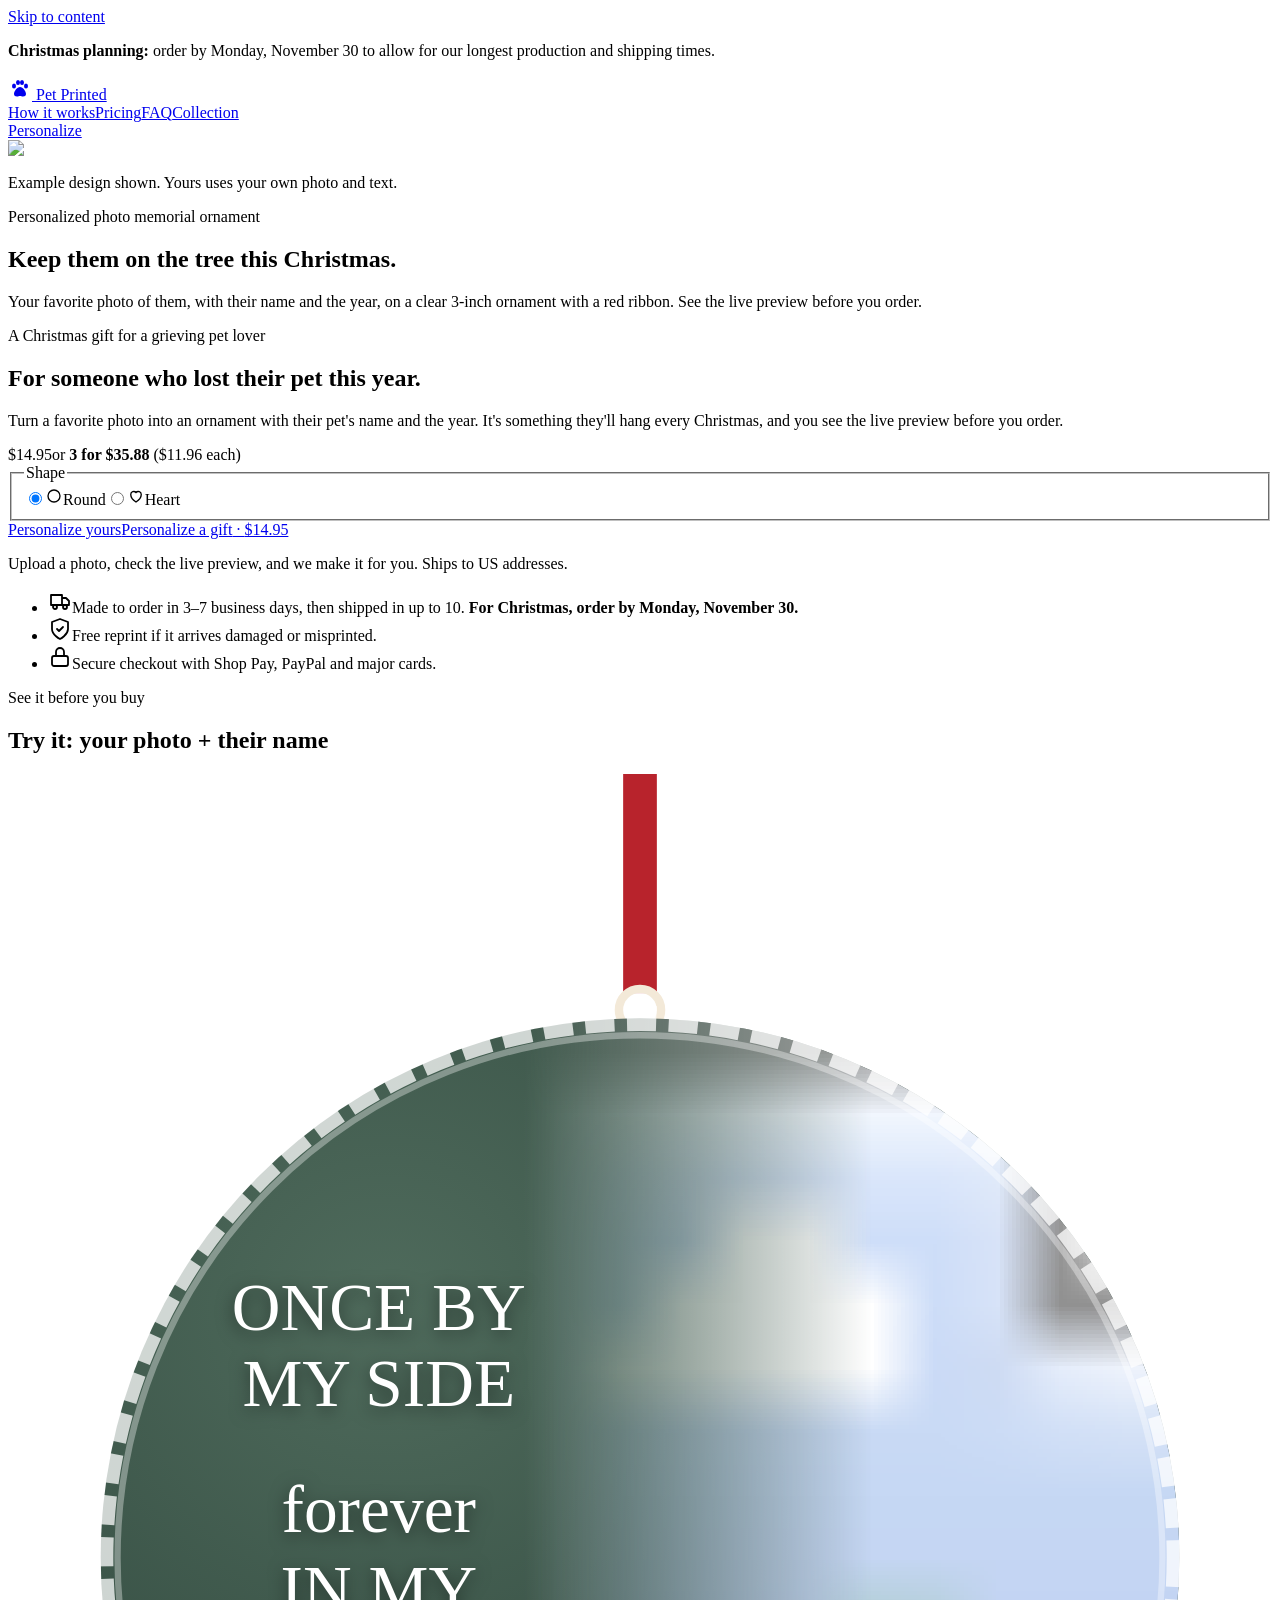
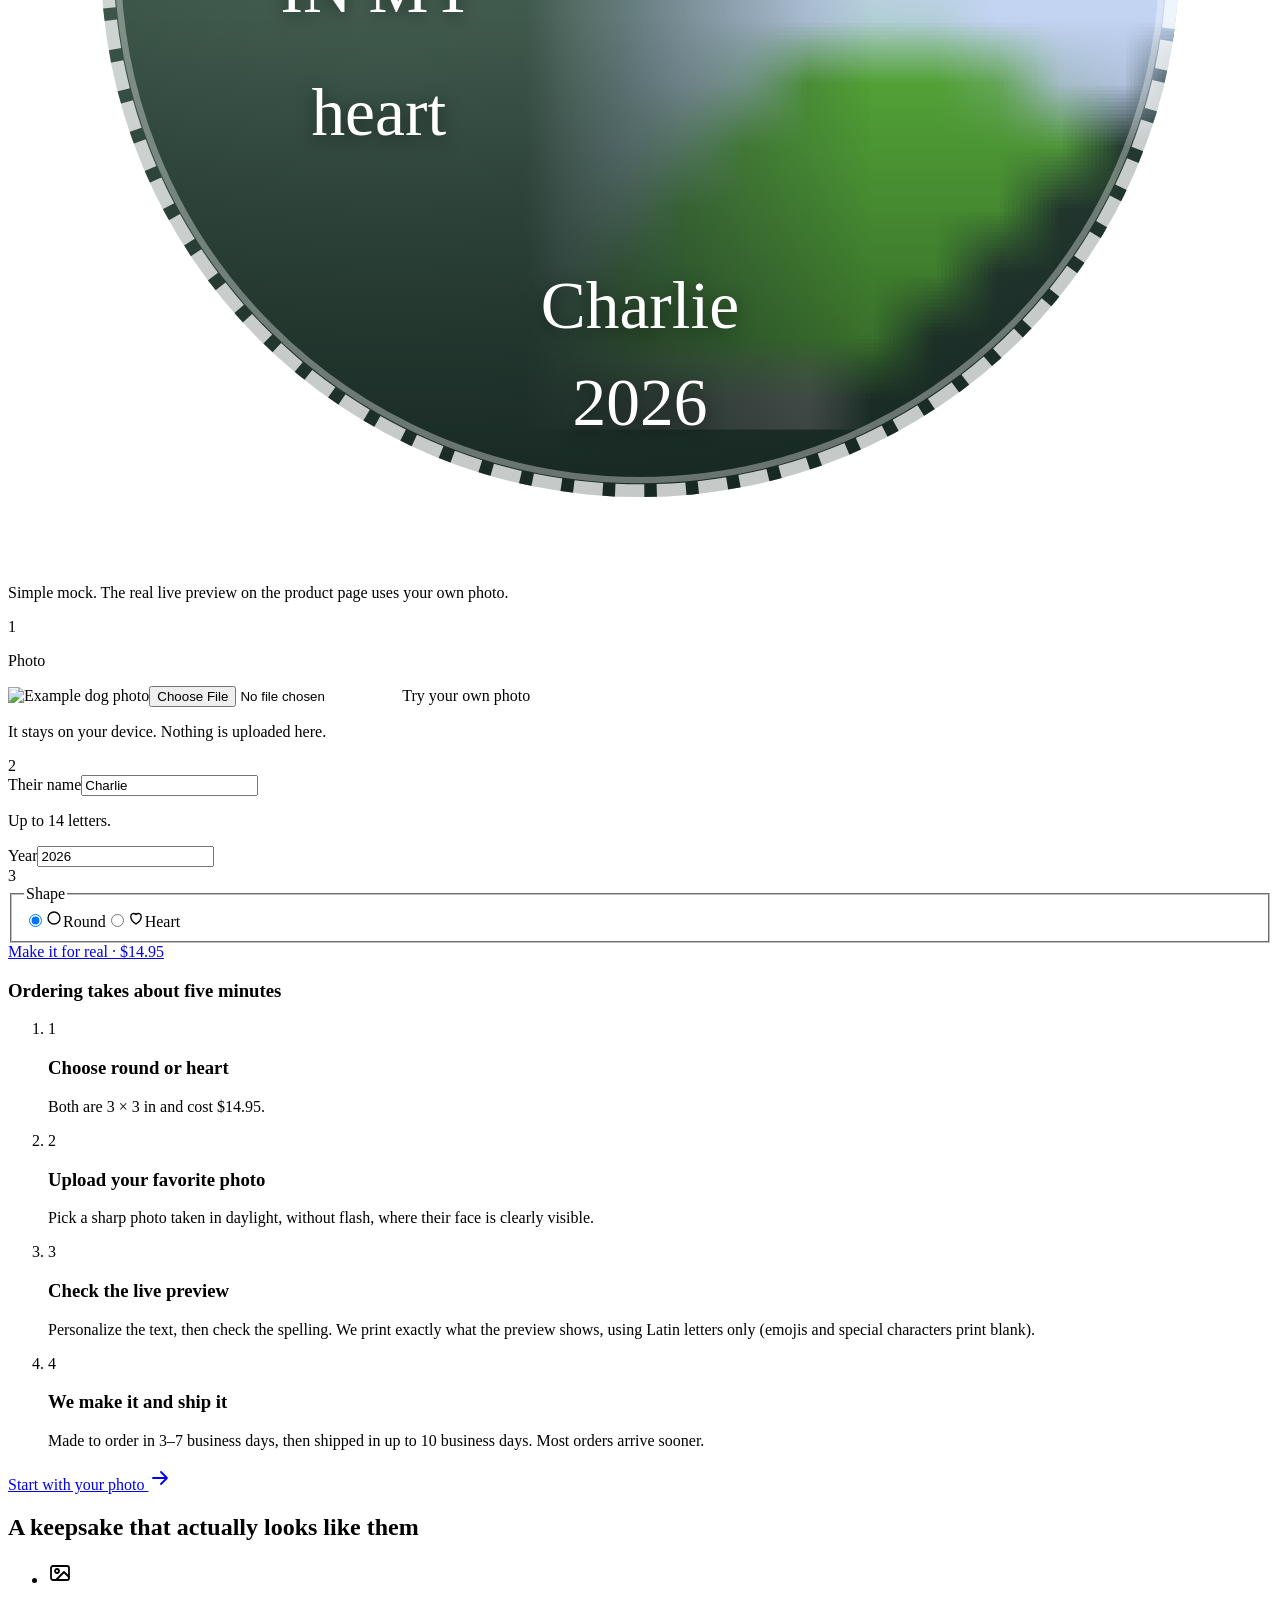
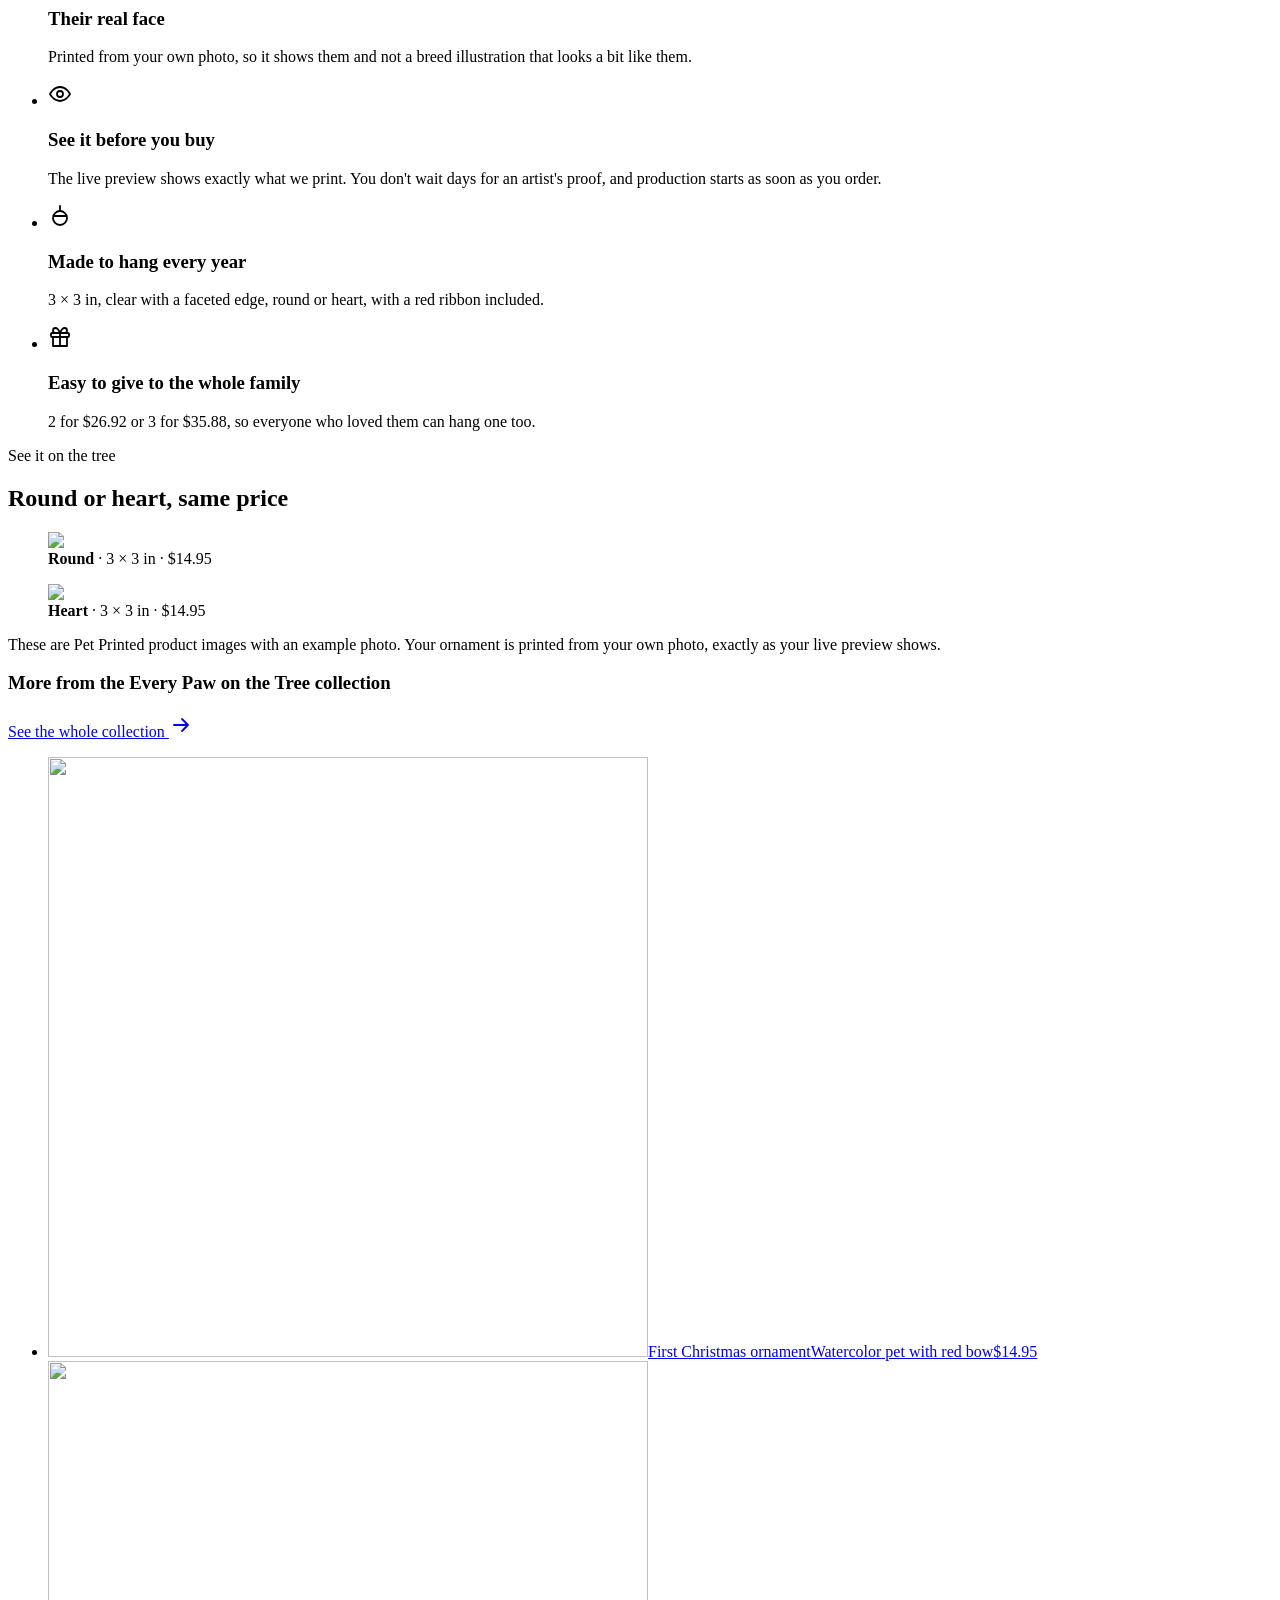
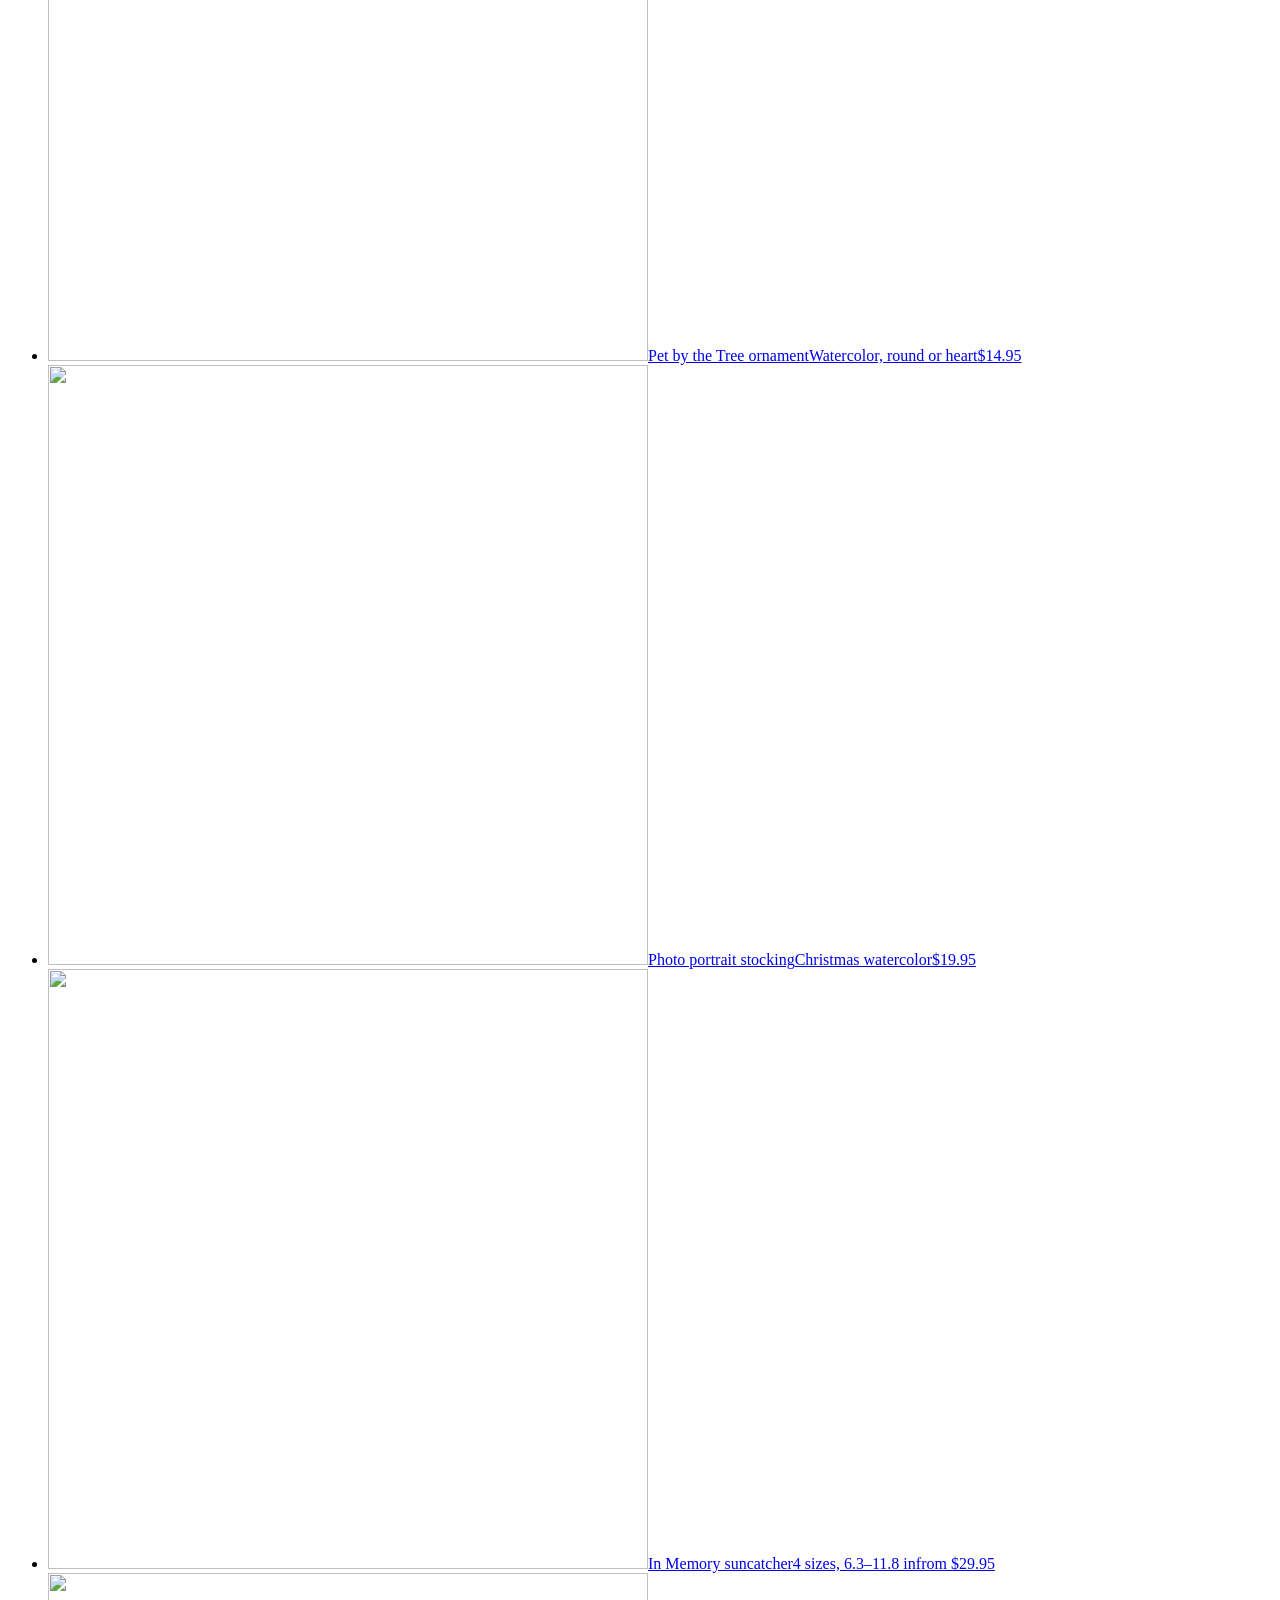
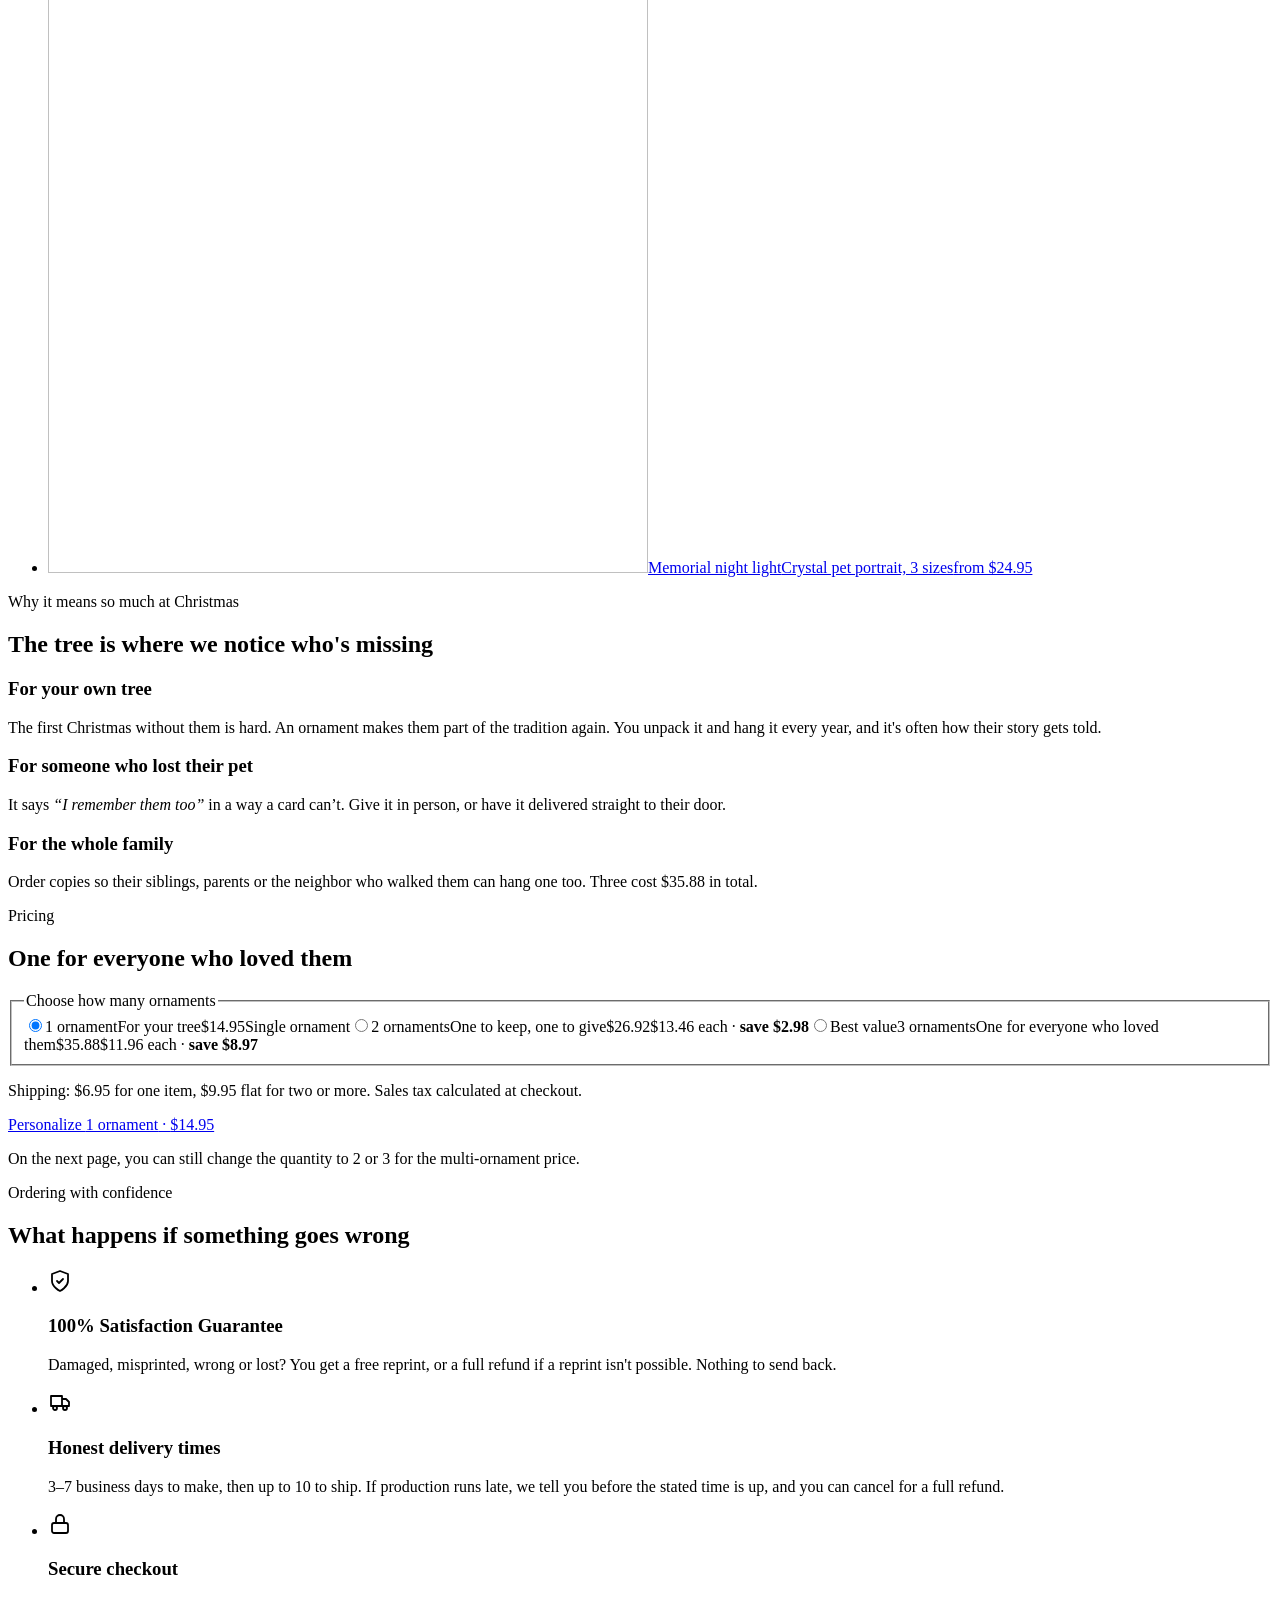
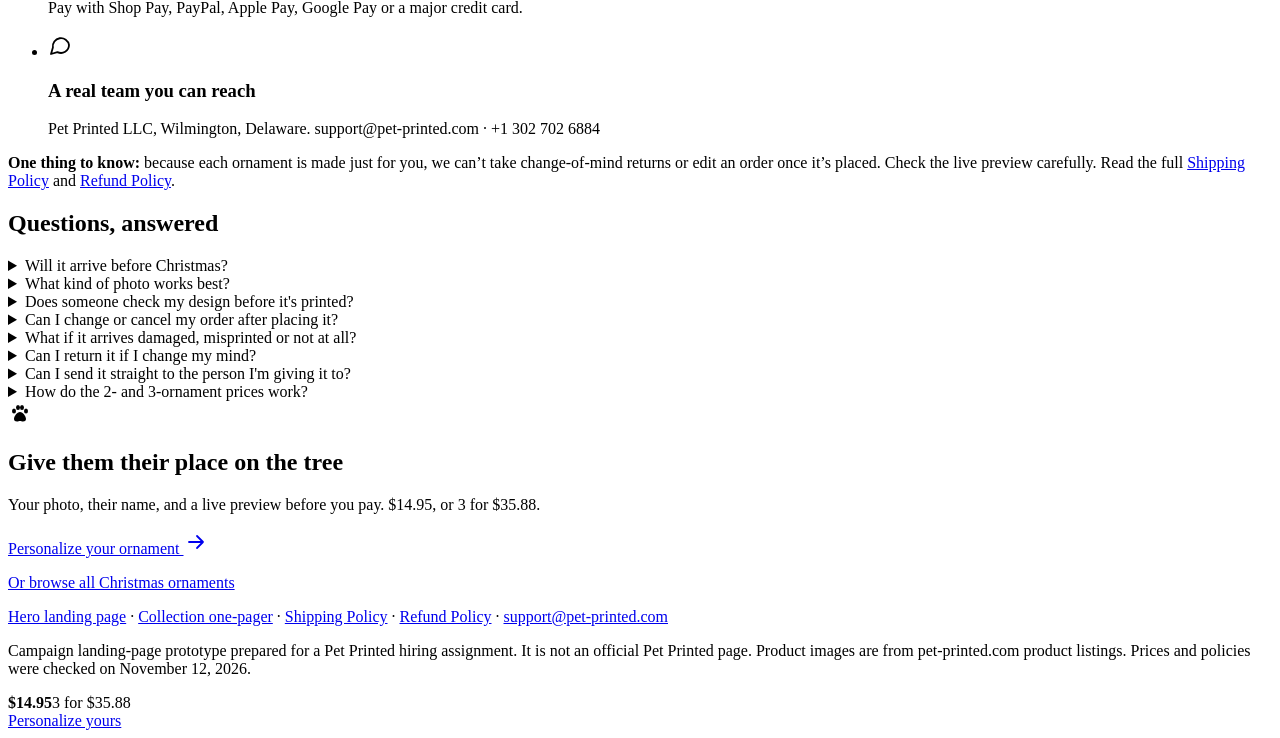
==== index.html @ f21dfe9c "Publish landing page preview build Co-Authored-By: Claude Opus 5.5 <noreply@anthropic.com>" ====
<!DOCTYPE html><!--WqIf_Zw67jNVhcbcyeoZ0--><html lang="en-US" data-variant="a" class="__variable_0a01da __variable_ee5ddd __variable_572bb9"><head><meta charSet="utf-8"/><meta name="viewport" content="width=device-width, initial-scale=1"/><link rel="preload" as="image" href="/pp-xmas26-preview/images/hero-memorial-round.webp"/><link rel="preload" as="image" href="/pp-xmas26-preview/images/sample-pet-photo.webp"/><link rel="stylesheet" href="/pp-xmas26-preview/_next/static/css/bf2ddf1258123b7b.css" data-precedence="next"/><link rel="preload" as="script" fetchPriority="low" href="/pp-xmas26-preview/_next/static/chunks/webpack-f27c2c9e8abea2e1.js"/><script src="/pp-xmas26-preview/_next/static/chunks/4bd1b696-c023c6e3521b1417.js" async=""></script><script src="/pp-xmas26-preview/_next/static/chunks/255-7eaa55ddf4765980.js" async=""></script><script src="/pp-xmas26-preview/_next/static/chunks/main-app-a1c8a99e2c07ea62.js" async=""></script><script src="/pp-xmas26-preview/_next/static/chunks/850-84a666735e8f96a6.js" async=""></script><script src="/pp-xmas26-preview/_next/static/chunks/app/page-88f3a6515b3baf18.js" async=""></script><meta name="theme-color" content="#1E3D34"/><title>Pet Memorial Photo Ornament: Keep Them on the Tree | Pet Printed</title><meta name="description" content="A personalized photo memorial ornament with their name and the year. Preview it live before you order. $14.95, or 3 for $35.88. Made to order and shipped to US addresses."/><meta name="robots" content="noindex, nofollow"/><meta property="og:title" content="Keep them on the tree this Christmas"/><meta property="og:description" content="Personalized photo memorial ornament from Pet Printed. $14.95, or 3 for $35.88."/><meta property="og:image" content="https://claudineboyon.github.io/pp-xmas26-preview/images/hero-memorial-round.webp"/><meta property="og:image:width" content="900"/><meta property="og:image:height" content="900"/><meta property="og:type" content="website"/><meta name="twitter:card" content="summary_large_image"/><meta name="twitter:title" content="Keep them on the tree this Christmas"/><meta name="twitter:description" content="Personalized photo memorial ornament from Pet Printed. $14.95, or 3 for $35.88."/><meta name="twitter:image" content="https://claudineboyon.github.io/pp-xmas26-preview/images/hero-memorial-round.webp"/><meta name="twitter:image:width" content="900"/><meta name="twitter:image:height" content="900"/><link rel="icon" href="data:image/svg+xml,%3Csvg xmlns=&#x27;http://www.w3.org/2000/svg&#x27; viewBox=&#x27;0 0 24 24&#x27;%3E%3Ccircle cx=&#x27;12&#x27; cy=&#x27;14&#x27; r=&#x27;8&#x27; fill=&#x27;%239E2A2F&#x27;/%3E%3Crect x=&#x27;11&#x27; y=&#x27;2&#x27; width=&#x27;2&#x27; height=&#x27;5&#x27; fill=&#x27;%231E3D34&#x27;/%3E%3C/svg%3E"/><script>(function(){try{var v=new URLSearchParams(location.search).get('v');if(v!=='a'&&v!=='b'){v='a';if(false){var s=localStorage.getItem('pp_exp_xmas26_hero_framing');if(s==='a'||s==='b'){v=s}else{v=Math.random()<0.5?'a':'b';localStorage.setItem('pp_exp_xmas26_hero_framing',v)}}}document.documentElement.setAttribute('data-variant',v)}catch(e){document.documentElement.setAttribute('data-variant','a')}})();</script><script src="/pp-xmas26-preview/_next/static/chunks/polyfills-42372ed130431b0a.js" noModule=""></script></head><body><div hidden=""><!--$--><!--/$--></div><a class="skip" href="#main">Skip to content</a><div class="announce" role="region" aria-label="Delivery notice"><p><strong>Christmas planning:</strong> order by <!-- -->Monday, November 30<span class="hide-sm"> to allow for our longest production and shipping times</span>.</p></div><header class="header"><div class="container header__inner"><a class="logo" href="https://pet-printed.com" aria-label="Pet Printed home"><svg width="24" height="24" viewBox="0 0 24 24" fill="currentColor" aria-hidden="true" class="logo__paw"><ellipse cx="6" cy="10" rx="2" ry="2.6"></ellipse><ellipse cx="10" cy="6.5" rx="2" ry="2.6"></ellipse><ellipse cx="14" cy="6.5" rx="2" ry="2.6"></ellipse><ellipse cx="18" cy="10" rx="2" ry="2.6"></ellipse><path d="M12 11c-3 0-6 4.5-6 7 0 1.7 1.3 2.5 3 2.5 1.2 0 2-.6 3-.6s1.8.6 3 .6c1.7 0 3-.8 3-2.5 0-2.5-3-7-6-7Z"></path></svg> Pet Printed</a><nav aria-label="Page sections" class="header__nav"><a href="#how-it-works">How it works</a><a href="#offer">Pricing</a><a href="#faq">FAQ</a><a href="/pp-xmas26-preview/collection/">Collection</a></nav><a class="btn btn--small btn--primary header__cta" href="https://pet-printed.com/products/personalized-ornament-once-by-my-side-forever-in-my-heart" data-cta="header">Personalize</a></div></header><main id="main"><section class="hero" aria-labelledby="hero-title"><div class="container hero__grid"><div class="hero__media"><img alt="Round clear ornament with red ribbon, printed with a photo of a dog, the words &quot;Once by my side, forever in my heart&quot;, the name Charlie and 2026" width="900" height="900" decoding="async" data-nimg="1" class="hero__img" style="color:transparent" src="/pp-xmas26-preview/images/hero-memorial-round.webp"/><p class="hero__caption">Example design shown. Yours uses your own photo and text.</p></div><div class="hero__copy"><div class="v-a"><p class="eyebrow">Personalized photo memorial ornament</p><h1 id="hero-title" class="hero__title">Keep them on the tree this Christmas.</h1><p class="hero__sub">Your favorite photo of them, with their name and the year, on a clear 3-inch ornament with a red ribbon. See the live preview before you order.</p></div><div class="v-b"><p class="eyebrow">A Christmas gift for a grieving pet lover</p><h1 class="hero__title">For someone who lost their pet this year.</h1><p class="hero__sub">Turn a favorite photo into an ornament with their pet&#x27;s name and the year. It&#x27;s something they&#x27;ll hang every Christmas, and you see the live preview before you order.</p></div><div class="hero__price" aria-label="Price"><span class="price">$14.95</span><span class="price__note">or <strong>3 for <!-- -->$35.88</strong> (<!-- -->$11.96<!-- --> each)</span></div><fieldset class="shape"><legend class="shape__legend">Shape</legend><div class="shape__options"><label class="shape__opt"><input type="radio" name="shape" checked="" value="round"/><span><svg viewBox="0 0 24 24" width="18" height="18" aria-hidden="true" fill="none" stroke="currentColor" stroke-width="1.8"><circle cx="12" cy="12" r="8"></circle></svg>Round</span></label><label class="shape__opt"><input type="radio" name="shape" value="heart"/><span><svg viewBox="0 0 24 24" width="18" height="18" aria-hidden="true" fill="none" stroke="currentColor" stroke-width="1.8"><path d="M12 20s-7-4.4-7-10a4 4 0 0 1 7-2.6A4 4 0 0 1 19 10c0 5.6-7 10-7 10Z"></path></svg>Heart</span></label></div></fieldset><a class="btn btn--primary btn--block" href="https://pet-printed.com/products/personalized-ornament-once-by-my-side-forever-in-my-heart" data-cta="hero"><span class="v-a">Personalize yours</span><span class="v-b">Personalize a gift</span><span aria-hidden="true"> · <!-- -->$14.95</span></a><p class="hero__micro">Upload a photo, check the live preview, and we make it for you. Ships to US addresses.</p><ul class="hero__assure"><li><svg width="24" height="24" viewBox="0 0 24 24" fill="none" stroke="currentColor" stroke-width="1.8" stroke-linecap="round" stroke-linejoin="round" aria-hidden="true" class="ico"><path d="M3 6h11v10H3zM14 9h4l3 3v4h-7"></path><circle cx="7" cy="18" r="2"></circle><circle cx="17" cy="18" r="2"></circle></svg><span>Made to order in 3–7 business days, then shipped in up to 10.<!-- --> <strong>For Christmas, order by <!-- -->Monday, November 30<!-- -->.</strong></span></li><li><svg width="24" height="24" viewBox="0 0 24 24" fill="none" stroke="currentColor" stroke-width="1.8" stroke-linecap="round" stroke-linejoin="round" aria-hidden="true" class="ico"><path d="M12 22s8-4 8-10V5l-8-3-8 3v7c0 6 8 10 8 10Z"></path><path d="m9 12 2 2 4-4"></path></svg><span>Free reprint if it arrives damaged or misprinted.</span></li><li><svg width="24" height="24" viewBox="0 0 24 24" fill="none" stroke="currentColor" stroke-width="1.8" stroke-linecap="round" stroke-linejoin="round" aria-hidden="true" class="ico"><rect x="4" y="11" width="16" height="10" rx="2"></rect><path d="M8 11V7a4 4 0 0 1 8 0v4"></path></svg><span>Secure checkout with Shop Pay, PayPal and major cards.</span></li></ul></div></div></section><div aria-hidden="true"></div><section id="how-it-works" class="section section--paper" aria-labelledby="how-title"><div class="container"><p class="eyebrow">See it before you buy</p><h2 id="how-title" class="section__title">Try it: your photo + their name</h2><div class="mock"><div class="mock__stage" aria-live="polite"><svg viewBox="0 0 300 330" class="mock__svg" role="img" aria-label="Round ornament preview with the text: Once by my side, forever in my heart, Charlie, 2026"><defs><clipPath id="clip-_R_1jhbtb_"><circle cx="150" cy="186" r="128"></circle></clipPath><linearGradient id="fade-_R_1jhbtb_" gradientUnits="userSpaceOnUse" x1="122" x2="205" y1="0" y2="0"><stop offset="0" stop-color="#fff" stop-opacity="0"></stop><stop offset="1" stop-color="#fff" stop-opacity="1"></stop></linearGradient><linearGradient id="fade-_R_1jhbtb_-b" x1="0" x2="0" y1="0" y2="1"><stop offset="0.55" stop-color="#0d1a16" stop-opacity="0"></stop><stop offset="1" stop-color="#0d1a16" stop-opacity="0.7"></stop></linearGradient><mask id="fade-_R_1jhbtb_-m"><rect x="0" y="0" width="300" height="330" fill="url(#fade-_R_1jhbtb_)"></rect></mask><radialGradient id="glow-_R_1jhbtb_" cx="0.3" cy="0.3" r="0.9"><stop offset="0" stop-color="#4f6b5c"></stop><stop offset="1" stop-color="#1b3029"></stop></radialGradient></defs><rect x="146" y="0" width="8" height="52" fill="#b8232c"></rect><circle cx="150" cy="56" r="5" fill="none" stroke="#f3e9d8" stroke-width="2"></circle><g clip-path="url(#clip-_R_1jhbtb_)"><rect x="0" y="40" width="300" height="290" fill="url(#glow-_R_1jhbtb_)"></rect><image href="/pp-xmas26-preview/images/sample-pet-photo.webp" x="122" y="58" width="180" height="240" preserveAspectRatio="xMidYMid slice" mask="url(#fade-_R_1jhbtb_-m)"></image><rect x="0" y="40" width="300" height="290" fill="url(#fade-_R_1jhbtb_-b)"></rect><g fill="#fff" text-anchor="middle" style="filter:drop-shadow(0 1px 2px rgba(0,0,0,.5))"><text x="88" y="132" class="mock__serif">ONCE BY</text><text x="88" y="150" class="mock__serif">MY SIDE</text><text x="88" y="180" class="mock__script">forever</text><text x="88" y="199" class="mock__serif">IN MY</text><text x="88" y="228" class="mock__script">heart</text><text x="150" y="274" class="mock__script mock__name" lengthAdjust="spacingAndGlyphs">Charlie</text><text x="150" y="297" class="mock__serif mock__year">2026</text></g></g><circle cx="150" cy="186" r="128" fill="none" stroke="#fff" stroke-opacity=".75" stroke-width="6" stroke-dasharray="7 3"></circle><circle cx="150" cy="186" r="124" fill="none" stroke="#fff" stroke-opacity=".35" stroke-width="1.5"></circle></svg><p class="mock__label">Simple mock. The real live preview on the product page uses your own photo.</p></div><div class="mock__controls"><div class="mock__field"><span class="mock__step">1</span><div><p class="mock__ftitle">Photo</p><div class="mock__photo"><img src="/pp-xmas26-preview/images/sample-pet-photo.webp" alt="Example dog photo" width="56" height="70"/><label class="mock__upload"><input type="file" accept="image/*"/>Try your own photo</label></div><p class="mock__hint">It stays on your device. Nothing is uploaded here.</p></div></div><div class="mock__field"><span class="mock__step">2</span><div class="mock__grow"><label class="mock__ftitle" for="name-_R_1jhbtb_">Their name</label><input id="name-_R_1jhbtb_" class="mock__input" maxLength="14" autoComplete="off" aria-describedby="name-hint-_R_1jhbtb_" value="Charlie"/><p id="name-hint-_R_1jhbtb_" class="mock__hint">Up to 14 letters.</p><label class="mock__ftitle" for="year-_R_1jhbtb_">Year</label><input id="year-_R_1jhbtb_" class="mock__input" maxLength="11" inputMode="numeric" autoComplete="off" value="2026"/></div></div><div class="mock__field"><span class="mock__step">3</span><div class="mock__grow"><fieldset class="shape shape--compact"><legend class="shape__legend">Shape</legend><div class="shape__options"><label class="shape__opt"><input type="radio" name="shape-compact" checked="" value="round"/><span><svg viewBox="0 0 24 24" width="18" height="18" aria-hidden="true" fill="none" stroke="currentColor" stroke-width="1.8"><circle cx="12" cy="12" r="8"></circle></svg>Round</span></label><label class="shape__opt"><input type="radio" name="shape-compact" value="heart"/><span><svg viewBox="0 0 24 24" width="18" height="18" aria-hidden="true" fill="none" stroke="currentColor" stroke-width="1.8"><path d="M12 20s-7-4.4-7-10a4 4 0 0 1 7-2.6A4 4 0 0 1 19 10c0 5.6-7 10-7 10Z"></path></svg>Heart</span></label></div></fieldset></div></div><a class="btn btn--primary btn--block" href="https://pet-printed.com/products/personalized-ornament-once-by-my-side-forever-in-my-heart" data-cta="mock">Make it for real · <!-- -->$14.95</a></div></div><h3 class="steps__title">Ordering takes about five minutes</h3><ol class="steps"><li class="step"><span class="step__num" aria-hidden="true">1</span><div><h3>Choose round or heart</h3><p>Both are 3 × 3 in and cost $14.95.</p></div></li><li class="step"><span class="step__num" aria-hidden="true">2</span><div><h3>Upload your favorite photo</h3><p>Pick a sharp photo taken in daylight, without flash, where their face is clearly visible.</p></div></li><li class="step"><span class="step__num" aria-hidden="true">3</span><div><h3>Check the live preview</h3><p>Personalize the text, then check the spelling. We print exactly what the preview shows, using Latin letters only (emojis and special characters print blank).</p></div></li><li class="step"><span class="step__num" aria-hidden="true">4</span><div><h3>We make it and ship it</h3><p>Made to order in 3–7 business days, then shipped in up to 10 business days. Most orders arrive sooner.</p></div></li></ol><div class="center"><a class="btn btn--primary" href="https://pet-printed.com/products/personalized-ornament-once-by-my-side-forever-in-my-heart" data-cta="how_it_works">Start with your photo <svg width="24" height="24" viewBox="0 0 24 24" fill="none" stroke="currentColor" stroke-width="1.8" stroke-linecap="round" stroke-linejoin="round" aria-hidden="true" class="btn__ico"><path d="M5 12h14M13 6l6 6-6 6"></path></svg></a></div></div></section><section class="section" aria-labelledby="benefits-title"><div class="container"><h2 id="benefits-title" class="section__title">A keepsake that actually looks like them</h2><ul class="benefits"><li class="benefit"><svg width="24" height="24" viewBox="0 0 24 24" fill="none" stroke="currentColor" stroke-width="1.8" stroke-linecap="round" stroke-linejoin="round" aria-hidden="true" class="benefit__icon"><rect x="3" y="5" width="18" height="14" rx="2"></rect><circle cx="9" cy="10" r="2"></circle><path d="m21 16-5-5-8 8"></path></svg><h3>Their real face</h3><p>Printed from your own photo, so it shows them and not a breed illustration that looks a bit like them.</p></li><li class="benefit"><svg width="24" height="24" viewBox="0 0 24 24" fill="none" stroke="currentColor" stroke-width="1.8" stroke-linecap="round" stroke-linejoin="round" aria-hidden="true" class="benefit__icon"><path d="M2 12s3.5-7 10-7 10 7 10 7-3.5 7-10 7S2 12 2 12Z"></path><circle cx="12" cy="12" r="3"></circle></svg><h3>See it before you buy</h3><p>The live preview shows exactly what we print. You don&#x27;t wait days for an artist&#x27;s proof, and production starts as soon as you order.</p></li><li class="benefit"><svg width="24" height="24" viewBox="0 0 24 24" fill="none" stroke="currentColor" stroke-width="1.8" stroke-linecap="round" stroke-linejoin="round" aria-hidden="true" class="benefit__icon"><path d="M12 2v4"></path><circle cx="12" cy="14" r="7"></circle><path d="M5.5 12h13"></path></svg><h3>Made to hang every year</h3><p>3 × 3 in, clear with a faceted edge, round or heart, with a red ribbon included.</p></li><li class="benefit"><svg width="24" height="24" viewBox="0 0 24 24" fill="none" stroke="currentColor" stroke-width="1.8" stroke-linecap="round" stroke-linejoin="round" aria-hidden="true" class="benefit__icon"><rect x="3" y="8" width="18" height="4" rx="1"></rect><path d="M12 8v13M5 12v9h14v-9M7.5 8a2.5 2.5 0 0 1 0-5C10 3 12 8 12 8s2-5 4.5-5a2.5 2.5 0 0 1 0 5"></path></svg><h3>Easy to give to the whole family</h3><p>2 for $26.92 or 3 for $35.88, so everyone who loved them can hang one too.</p></li></ul></div></section><section class="section" aria-labelledby="examples-title"><div class="container"><p class="eyebrow">See it on the tree</p><h2 id="examples-title" class="section__title">Round or heart, same price</h2><div class="examples"><figure class="example"><img alt="Round memorial photo ornament example with red ribbon" loading="lazy" width="900" height="900" decoding="async" data-nimg="1" style="color:transparent" src="/pp-xmas26-preview/images/hero-memorial-round.webp"/><figcaption><strong>Round</strong> · <!-- -->3 × 3 in<!-- --> · <!-- -->$14.95</figcaption></figure><figure class="example"><img alt="Heart memorial photo ornament example with red ribbon" loading="lazy" width="900" height="900" decoding="async" data-nimg="1" style="color:transparent" src="/pp-xmas26-preview/images/hero-memorial-alt.webp"/><figcaption><strong>Heart</strong> · <!-- -->3 × 3 in<!-- --> · <!-- -->$14.95</figcaption></figure></div><p class="fineprint center">These are Pet Printed product images with an example photo. Your ornament is printed from your own photo, exactly as your live preview shows.</p><div class="collection" aria-labelledby="collection-title"><div class="collection__head"><h3 id="collection-title" class="collection__title">More from the Every Paw on the Tree collection</h3><a class="collection__all" href="/pp-xmas26-preview/collection/">See the whole collection <svg width="24" height="24" viewBox="0 0 24 24" fill="none" stroke="currentColor" stroke-width="1.8" stroke-linecap="round" stroke-linejoin="round" aria-hidden="true" class="btn__ico"><path d="M5 12h14M13 6l6 6-6 6"></path></svg></a></div><ul class="collection__grid"><li><a class="card" href="https://pet-printed.com/products/personalized-ornament-first-christmas-watercolor-pet-with-red-bow"><img alt="" loading="lazy" width="600" height="600" decoding="async" data-nimg="1" style="color:transparent" src="/pp-xmas26-preview/images/first-christmas.webp"/><span class="card__title">First Christmas ornament</span><span class="card__note">Watercolor pet with red bow</span><span class="card__price">$14.95</span></a></li><li><a class="card" href="https://pet-printed.com/products/personalized-ornament-christmas-watercolor-pet-by-the-tree"><img alt="" loading="lazy" width="600" height="600" decoding="async" data-nimg="1" style="color:transparent" src="/pp-xmas26-preview/images/pet-by-the-tree.webp"/><span class="card__title">Pet by the Tree ornament</span><span class="card__note">Watercolor, round or heart</span><span class="card__price">$14.95</span></a></li><li><a class="card" href="https://pet-printed.com/products/personalized-stockings-watercolor-christmas-pet-portrait-photo"><img alt="" loading="lazy" width="600" height="600" decoding="async" data-nimg="1" style="color:transparent" src="/pp-xmas26-preview/images/stocking-watercolor.webp"/><span class="card__title">Photo portrait stocking</span><span class="card__note">Christmas watercolor</span><span class="card__price">$19.95</span></a></li><li><a class="card" href="https://pet-printed.com/products/in-memory-personalized-suncatcher"><img alt="" loading="lazy" width="600" height="600" decoding="async" data-nimg="1" style="color:transparent" src="/pp-xmas26-preview/images/suncatcher-in-memory.webp"/><span class="card__title">In Memory suncatcher</span><span class="card__note">4 sizes, 6.3–11.8 in</span><span class="card__price">from $29.95</span></a></li><li><a class="card" href="https://pet-printed.com/products/personalized-acrylic-night-light-memorial-crystal-pet-portrait"><img alt="" loading="lazy" width="600" height="600" decoding="async" data-nimg="1" style="color:transparent" src="/pp-xmas26-preview/images/night-light-memorial.webp"/><span class="card__title">Memorial night light</span><span class="card__note">Crystal pet portrait, 3 sizes</span><span class="card__price">from $24.95</span></a></li></ul></div></div></section><section class="section section--green" aria-labelledby="gift-title"><div class="container gift"><div><p class="eyebrow eyebrow--light">Why it means so much at Christmas</p><h2 id="gift-title" class="section__title section__title--light">The tree is where we notice who&#x27;s missing</h2></div><div class="gift__cols"><div><h3>For your own tree</h3><p>The first Christmas without them is hard. An ornament makes them part of the tradition again. You unpack it and hang it every year, and it&#x27;s often how their story gets told.</p></div><div><h3>For someone who lost their pet</h3><p>It says <em>“I remember them too”</em> in a way a card can’t. Give it in person, or have it delivered straight to their door.</p></div><div><h3>For the whole family</h3><p>Order copies so their siblings, parents or the neighbor who walked them can hang one too. Three cost <!-- -->$35.88<!-- --> in total.</p></div></div></div></section><section id="offer" class="section section--paper" aria-labelledby="offer-title"><div class="container"><p class="eyebrow">Pricing</p><h2 id="offer-title" class="section__title">One for everyone who loved them</h2><fieldset class="tiers"><legend class="sr-only">Choose how many ornaments</legend><label class="tier tier--on"><input type="radio" name="tier" checked="" value="1"/><span class="tier__qty">1 ornament</span><span class="tier__label">For your tree</span><span class="tier__total">$14.95</span><span class="tier__each">Single ornament</span></label><label class="tier"><input type="radio" name="tier" value="2"/><span class="tier__qty">2 ornaments</span><span class="tier__label">One to keep, one to give</span><span class="tier__total">$26.92</span><span class="tier__each">$13.46<!-- --> each · <strong>save <!-- -->$2.98</strong></span></label><label class="tier"><input type="radio" name="tier" value="3"/><span class="tier__badge">Best value</span><span class="tier__qty">3 ornaments</span><span class="tier__label">One for everyone who loved them</span><span class="tier__total">$35.88</span><span class="tier__each">$11.96<!-- --> each · <strong>save <!-- -->$8.97</strong></span></label></fieldset><p class="tiers__ship">Shipping: <!-- -->$6.95<!-- --> for one item, <!-- -->$9.95<!-- --> flat for two or more. Sales tax calculated at checkout.</p><div class="center"><a class="btn btn--primary" href="https://pet-printed.com/products/personalized-ornament-once-by-my-side-forever-in-my-heart" data-cta="offer">Personalize <!-- -->1 ornament<!-- --> · <!-- -->$14.95</a><p class="fineprint">On the next page, you can still change the quantity to 2 or 3 for the multi-ornament price.</p></div></div></section><section class="section" aria-labelledby="trust-title"><div class="container"><p class="eyebrow">Ordering with confidence</p><h2 id="trust-title" class="section__title">What happens if something goes wrong</h2><ul class="trust"><li class="trust__item"><svg width="24" height="24" viewBox="0 0 24 24" fill="none" stroke="currentColor" stroke-width="1.8" stroke-linecap="round" stroke-linejoin="round" aria-hidden="true" class="trust__icon"><path d="M12 22s8-4 8-10V5l-8-3-8 3v7c0 6 8 10 8 10Z"></path><path d="m9 12 2 2 4-4"></path></svg><div><h3>100% Satisfaction Guarantee</h3><p>Damaged, misprinted, wrong or lost? You get a free reprint, or a full refund if a reprint isn&#x27;t possible. Nothing to send back.</p></div></li><li class="trust__item"><svg width="24" height="24" viewBox="0 0 24 24" fill="none" stroke="currentColor" stroke-width="1.8" stroke-linecap="round" stroke-linejoin="round" aria-hidden="true" class="trust__icon"><path d="M3 6h11v10H3zM14 9h4l3 3v4h-7"></path><circle cx="7" cy="18" r="2"></circle><circle cx="17" cy="18" r="2"></circle></svg><div><h3>Honest delivery times</h3><p>3–7 business days to make, then up to 10 to ship. If production runs late, we tell you before the stated time is up, and you can cancel for a full refund.</p></div></li><li class="trust__item"><svg width="24" height="24" viewBox="0 0 24 24" fill="none" stroke="currentColor" stroke-width="1.8" stroke-linecap="round" stroke-linejoin="round" aria-hidden="true" class="trust__icon"><rect x="4" y="11" width="16" height="10" rx="2"></rect><path d="M8 11V7a4 4 0 0 1 8 0v4"></path></svg><div><h3>Secure checkout</h3><p>Pay with Shop Pay, PayPal, Apple Pay, Google Pay or a major credit card.</p></div></li><li class="trust__item"><svg width="24" height="24" viewBox="0 0 24 24" fill="none" stroke="currentColor" stroke-width="1.8" stroke-linecap="round" stroke-linejoin="round" aria-hidden="true" class="trust__icon"><path d="M21 12a8 8 0 0 1-11.6 7.1L3 21l1.9-6.4A8 8 0 1 1 21 12Z"></path></svg><div><h3>A real team you can reach</h3><p>Pet Printed LLC, Wilmington, Delaware. support@pet-printed.com · +1 302 702 6884</p></div></li></ul><p class="honest"><strong>One thing to know:</strong> because each ornament is made just for you, we can’t take change-of-mind returns or edit an order once it’s placed. Check the live preview carefully.<!-- --> <!-- -->Read the full <a href="https://pet-printed.com/policies/shipping-policy">Shipping Policy</a> and <a href="https://pet-printed.com/policies/refund-policy">Refund Policy</a>.</p></div></section><section id="faq" class="section section--paper" aria-labelledby="faq-title"><div class="container container--narrow"><h2 id="faq-title" class="section__title">Questions, answered</h2><div class="faq"><details class="faq__item"><summary>Will it arrive before Christmas?</summary><p>Every ornament is made to order: production takes 3–7 business days, then shipping takes up to 10 business days. Most orders arrive sooner. To allow for the longest stated times before December 24, order by Monday, November 30. If production runs late, we email you before the stated time is up, and you can cancel for a full refund.</p></details><details class="faq__item"><summary>What kind of photo works best?</summary><p>A sharp, well-lit photo works best, ideally taken in daylight without flash, with their face clearly visible. The ornament is printed exactly as your live preview shows, so if the preview looks dark or blurry, try another photo.</p></details><details class="faq__item"><summary>Does someone check my design before it&#x27;s printed?</summary><p>No. Your ornament is produced exactly as shown in your live preview, with no extra review step. That&#x27;s why production can start right away. Please check the photo, name and spelling carefully before you order.</p></details><details class="faq__item"><summary>Can I change or cancel my order after placing it?</summary><p>No. We start preparing your personalized order as soon as you place it, so it can&#x27;t be changed or cancelled afterwards. That includes the delivery address. Please double-check everything at checkout.</p></details><details class="faq__item"><summary>What if it arrives damaged, misprinted or not at all?</summary><p>Our 100% Satisfaction Guarantee covers it. If your ornament arrives damaged, is misprinted or defective, is the wrong item, or hasn&#x27;t arrived 15 business days after shipping, we send a free reprint. If a reprint isn&#x27;t possible, you get a full refund. Email a photo within 30 days of delivery. You don&#x27;t need to send anything back.</p></details><details class="faq__item"><summary>Can I return it if I change my mind?</summary><p>Because each ornament is made just for you from your photo, we can&#x27;t accept change-of-mind returns or exchanges. The guarantee above still covers misprints, damage and lost parcels.</p></details><details class="faq__item"><summary>Can I send it straight to the person I&#x27;m giving it to?</summary><p>Yes. Enter their address as the delivery address at checkout. We ship to US addresses. Orders can&#x27;t be changed once placed, so check the address carefully. If there&#x27;s a problem with the ornament, the recipient can contact us too, using the order number or your name and email address.</p></details><details class="faq__item"><summary>How do the 2- and 3-ornament prices work?</summary><p>Choose 2 or 3 in the quantity selector on the product page: 2 cost $26.92 (save 10%) and 3 cost $35.88 (save 20%). Shipping is $6.95 for one item and $9.95 for two or more. Sales tax is calculated at checkout.</p></details></div></div></section><section class="section final" aria-labelledby="final-title"><div class="container center"><svg width="24" height="24" viewBox="0 0 24 24" fill="currentColor" aria-hidden="true" class="final__paw"><ellipse cx="6" cy="10" rx="2" ry="2.6"></ellipse><ellipse cx="10" cy="6.5" rx="2" ry="2.6"></ellipse><ellipse cx="14" cy="6.5" rx="2" ry="2.6"></ellipse><ellipse cx="18" cy="10" rx="2" ry="2.6"></ellipse><path d="M12 11c-3 0-6 4.5-6 7 0 1.7 1.3 2.5 3 2.5 1.2 0 2-.6 3-.6s1.8.6 3 .6c1.7 0 3-.8 3-2.5 0-2.5-3-7-6-7Z"></path></svg><h2 id="final-title" class="section__title section__title--light">Give them their place on the tree</h2><p class="final__sub">Your photo, their name, and a live preview before you pay. <!-- -->$14.95<!-- -->, or 3 for <!-- -->$35.88<!-- -->.</p><a class="btn btn--primary btn--large" href="https://pet-printed.com/products/personalized-ornament-once-by-my-side-forever-in-my-heart" data-cta="final">Personalize your ornament <svg width="24" height="24" viewBox="0 0 24 24" fill="none" stroke="currentColor" stroke-width="1.8" stroke-linecap="round" stroke-linejoin="round" aria-hidden="true" class="btn__ico"><path d="M5 12h14M13 6l6 6-6 6"></path></svg></a><p><a class="link-light" href="https://pet-printed.com/collections/ornaments">Or browse all Christmas ornaments</a></p></div></section></main><footer class="footer"><div class="container"><p><a href="/pp-xmas26-preview/">Hero landing page</a> · <a href="/pp-xmas26-preview/collection/">Collection one-pager</a> · <a href="https://pet-printed.com/policies/shipping-policy">Shipping Policy</a> · <a href="https://pet-printed.com/policies/refund-policy">Refund Policy</a> · <a href="mailto:support@pet-printed.com">support@pet-printed.com</a></p><p class="footer__note">Campaign landing-page prototype prepared for a Pet Printed hiring assignment. It is not an official Pet Printed page. Product images are from pet-printed.com product listings. Prices and policies were checked on November 12, 2026.</p></div></footer><div class="sticky" aria-hidden="true"><div class="sticky__price"><strong>$14.95</strong><span>3 for <!-- -->$35.88</span></div><a class="btn btn--primary" href="https://pet-printed.com/products/personalized-ornament-once-by-my-side-forever-in-my-heart" tabindex="-1" data-cta="sticky">Personalize yours</a></div><!--$--><!--/$--><script src="/pp-xmas26-preview/_next/static/chunks/webpack-f27c2c9e8abea2e1.js" id="_R_" async=""></script><script>(self.__next_f=self.__next_f||[]).push([0])</script><script>self.__next_f.push([1,"1:\"$Sreact.fragment\"\n2:I[9766,[],\"\"]\n3:I[8924,[],\"\"]\n4:I[7974,[\"850\",\"static/chunks/850-84a666735e8f96a6.js\",\"974\",\"static/chunks/app/page-88f3a6515b3baf18.js\"],\"LandingPage\"]\n5:I[4431,[],\"OutletBoundary\"]\n7:I[5278,[],\"AsyncMetadataOutlet\"]\n9:I[4431,[],\"ViewportBoundary\"]\nb:I[4431,[],\"MetadataBoundary\"]\nc:\"$Sreact.suspense\"\ne:I[7150,[],\"\"]\n:HL[\"/pp-xmas26-preview/_next/static/css/bf2ddf1258123b7b.css\",\"style\"]\n"])</script><script>self.__next_f.push([1,"0:{\"P\":null,\"b\":\"WqIf_Zw67jNVhcbcyeoZ0\",\"p\":\"/pp-xmas26-preview\",\"c\":[\"\",\"\"],\"i\":false,\"f\":[[[\"\",{\"children\":[\"__PAGE__\",{}]},\"$undefined\",\"$undefined\",true],[\"\",[\"$\",\"$1\",\"c\",{\"children\":[[[\"$\",\"link\",\"0\",{\"rel\":\"stylesheet\",\"href\":\"/pp-xmas26-preview/_next/static/css/bf2ddf1258123b7b.css\",\"precedence\":\"next\",\"crossOrigin\":\"$undefined\",\"nonce\":\"$undefined\"}]],[\"$\",\"html\",null,{\"lang\":\"en-US\",\"data-variant\":\"a\",\"className\":\"__variable_0a01da __variable_ee5ddd __variable_572bb9\",\"suppressHydrationWarning\":true,\"children\":[[\"$\",\"head\",null,{\"children\":[\"$\",\"script\",null,{\"dangerouslySetInnerHTML\":{\"__html\":\"(function(){try{var v=new URLSearchParams(location.search).get('v');if(v!=='a'\u0026\u0026v!=='b'){v='a';if(false){var s=localStorage.getItem('pp_exp_xmas26_hero_framing');if(s==='a'||s==='b'){v=s}else{v=Math.random()\u003c0.5?'a':'b';localStorage.setItem('pp_exp_xmas26_hero_framing',v)}}}document.documentElement.setAttribute('data-variant',v)}catch(e){document.documentElement.setAttribute('data-variant','a')}})();\"}}]}],[\"$\",\"body\",null,{\"children\":[\"$\",\"$L2\",null,{\"parallelRouterKey\":\"children\",\"error\":\"$undefined\",\"errorStyles\":\"$undefined\",\"errorScripts\":\"$undefined\",\"template\":[\"$\",\"$L3\",null,{}],\"templateStyles\":\"$undefined\",\"templateScripts\":\"$undefined\",\"notFound\":[[[\"$\",\"title\",null,{\"children\":\"404: This page could not be found.\"}],[\"$\",\"div\",null,{\"style\":{\"fontFamily\":\"system-ui,\\\"Segoe UI\\\",Roboto,Helvetica,Arial,sans-serif,\\\"Apple Color Emoji\\\",\\\"Segoe UI Emoji\\\"\",\"height\":\"100vh\",\"textAlign\":\"center\",\"display\":\"flex\",\"flexDirection\":\"column\",\"alignItems\":\"center\",\"justifyContent\":\"center\"},\"children\":[\"$\",\"div\",null,{\"children\":[[\"$\",\"style\",null,{\"dangerouslySetInnerHTML\":{\"__html\":\"body{color:#000;background:#fff;margin:0}.next-error-h1{border-right:1px solid rgba(0,0,0,.3)}@media (prefers-color-scheme:dark){body{color:#fff;background:#000}.next-error-h1{border-right:1px solid rgba(255,255,255,.3)}}\"}}],[\"$\",\"h1\",null,{\"className\":\"next-error-h1\",\"style\":{\"display\":\"inline-block\",\"margin\":\"0 20px 0 0\",\"padding\":\"0 23px 0 0\",\"fontSize\":24,\"fontWeight\":500,\"verticalAlign\":\"top\",\"lineHeight\":\"49px\"},\"children\":404}],[\"$\",\"div\",null,{\"style\":{\"display\":\"inline-block\"},\"children\":[\"$\",\"h2\",null,{\"style\":{\"fontSize\":14,\"fontWeight\":400,\"lineHeight\":\"49px\",\"margin\":0},\"children\":\"This page could not be found.\"}]}]]}]}]],[]],\"forbidden\":\"$undefined\",\"unauthorized\":\"$undefined\"}]}]]}]]}],{\"children\":[\"__PAGE__\",[\"$\",\"$1\",\"c\",{\"children\":[[\"$\",\"$L4\",null,{}],null,[\"$\",\"$L5\",null,{\"children\":[\"$L6\",[\"$\",\"$L7\",null,{\"promise\":\"$@8\"}]]}]]}],{},null,false]},null,false],[\"$\",\"$1\",\"h\",{\"children\":[null,[[\"$\",\"$L9\",null,{\"children\":\"$La\"}],null],[\"$\",\"$Lb\",null,{\"children\":[\"$\",\"div\",null,{\"hidden\":true,\"children\":[\"$\",\"$c\",null,{\"fallback\":null,\"children\":\"$Ld\"}]}]}]]}],false]],\"m\":\"$undefined\",\"G\":[\"$e\",[]],\"s\":false,\"S\":true}\n"])</script><script>self.__next_f.push([1,"a:[[\"$\",\"meta\",\"0\",{\"charSet\":\"utf-8\"}],[\"$\",\"meta\",\"1\",{\"name\":\"viewport\",\"content\":\"width=device-width, initial-scale=1\"}],[\"$\",\"meta\",\"2\",{\"name\":\"theme-color\",\"content\":\"#1E3D34\"}]]\n6:null\n"])</script><script>self.__next_f.push([1,"f:I[622,[],\"IconMark\"]\n"])</script><script>self.__next_f.push([1,"8:{\"metadata\":[[\"$\",\"title\",\"0\",{\"children\":\"Pet Memorial Photo Ornament: Keep Them on the Tree | Pet Printed\"}],[\"$\",\"meta\",\"1\",{\"name\":\"description\",\"content\":\"A personalized photo memorial ornament with their name and the year. Preview it live before you order. $14.95, or 3 for $35.88. Made to order and shipped to US addresses.\"}],[\"$\",\"meta\",\"2\",{\"name\":\"robots\",\"content\":\"noindex, nofollow\"}],[\"$\",\"meta\",\"3\",{\"property\":\"og:title\",\"content\":\"Keep them on the tree this Christmas\"}],[\"$\",\"meta\",\"4\",{\"property\":\"og:description\",\"content\":\"Personalized photo memorial ornament from Pet Printed. $14.95, or 3 for $35.88.\"}],[\"$\",\"meta\",\"5\",{\"property\":\"og:image\",\"content\":\"https://claudineboyon.github.io/pp-xmas26-preview/images/hero-memorial-round.webp\"}],[\"$\",\"meta\",\"6\",{\"property\":\"og:image:width\",\"content\":\"900\"}],[\"$\",\"meta\",\"7\",{\"property\":\"og:image:height\",\"content\":\"900\"}],[\"$\",\"meta\",\"8\",{\"property\":\"og:type\",\"content\":\"website\"}],[\"$\",\"meta\",\"9\",{\"name\":\"twitter:card\",\"content\":\"summary_large_image\"}],[\"$\",\"meta\",\"10\",{\"name\":\"twitter:title\",\"content\":\"Keep them on the tree this Christmas\"}],[\"$\",\"meta\",\"11\",{\"name\":\"twitter:description\",\"content\":\"Personalized photo memorial ornament from Pet Printed. $14.95, or 3 for $35.88.\"}],[\"$\",\"meta\",\"12\",{\"name\":\"twitter:image\",\"content\":\"https://claudineboyon.github.io/pp-xmas26-preview/images/hero-memorial-round.webp\"}],[\"$\",\"meta\",\"13\",{\"name\":\"twitter:image:width\",\"content\":\"900\"}],[\"$\",\"meta\",\"14\",{\"name\":\"twitter:image:height\",\"content\":\"900\"}],[\"$\",\"link\",\"15\",{\"rel\":\"icon\",\"href\":\"data:image/svg+xml,%3Csvg xmlns='http://www.w3.org/2000/svg' viewBox='0 0 24 24'%3E%3Ccircle cx='12' cy='14' r='8' fill='%239E2A2F'/%3E%3Crect x='11' y='2' width='2' height='5' fill='%231E3D34'/%3E%3C/svg%3E\"}],[\"$\",\"$Lf\",\"16\",{}]],\"error\":null,\"digest\":\"$undefined\"}\n"])</script><script>self.__next_f.push([1,"d:\"$8:metadata\"\n"])</script></body></html>
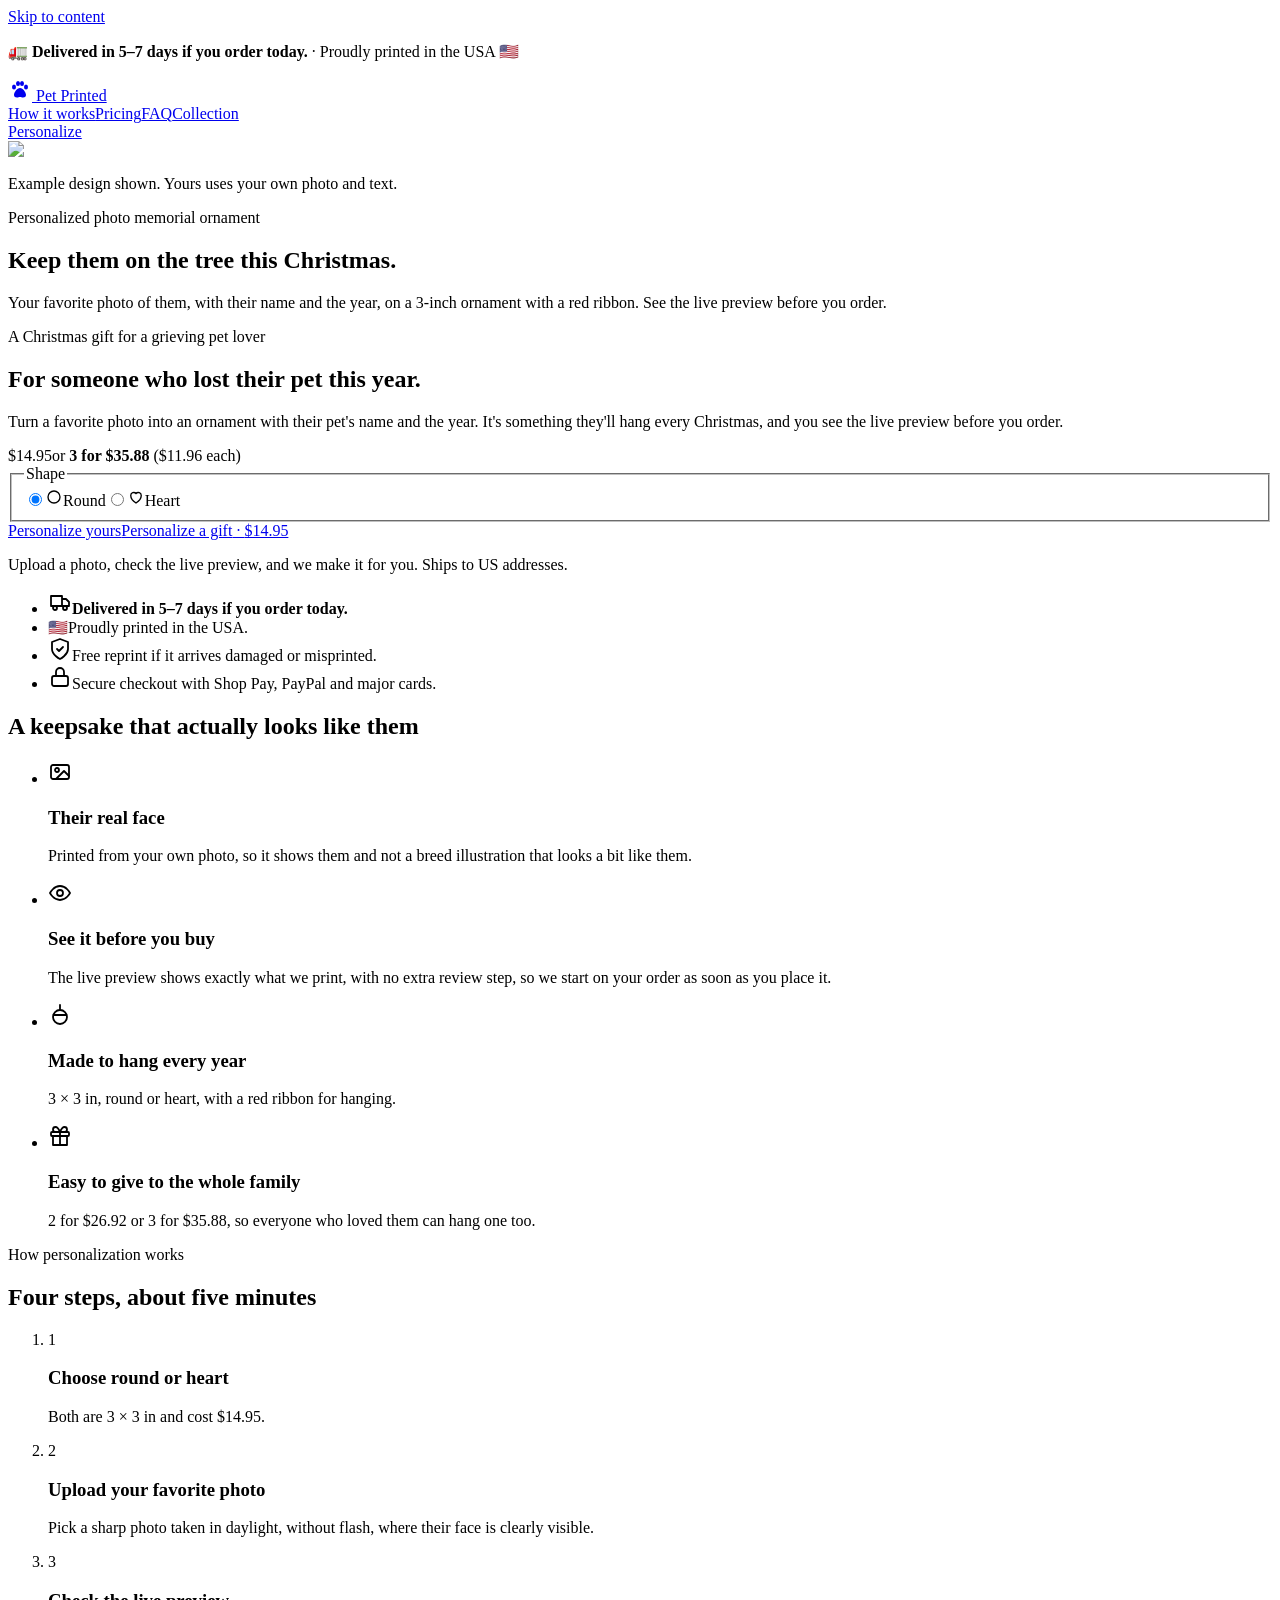
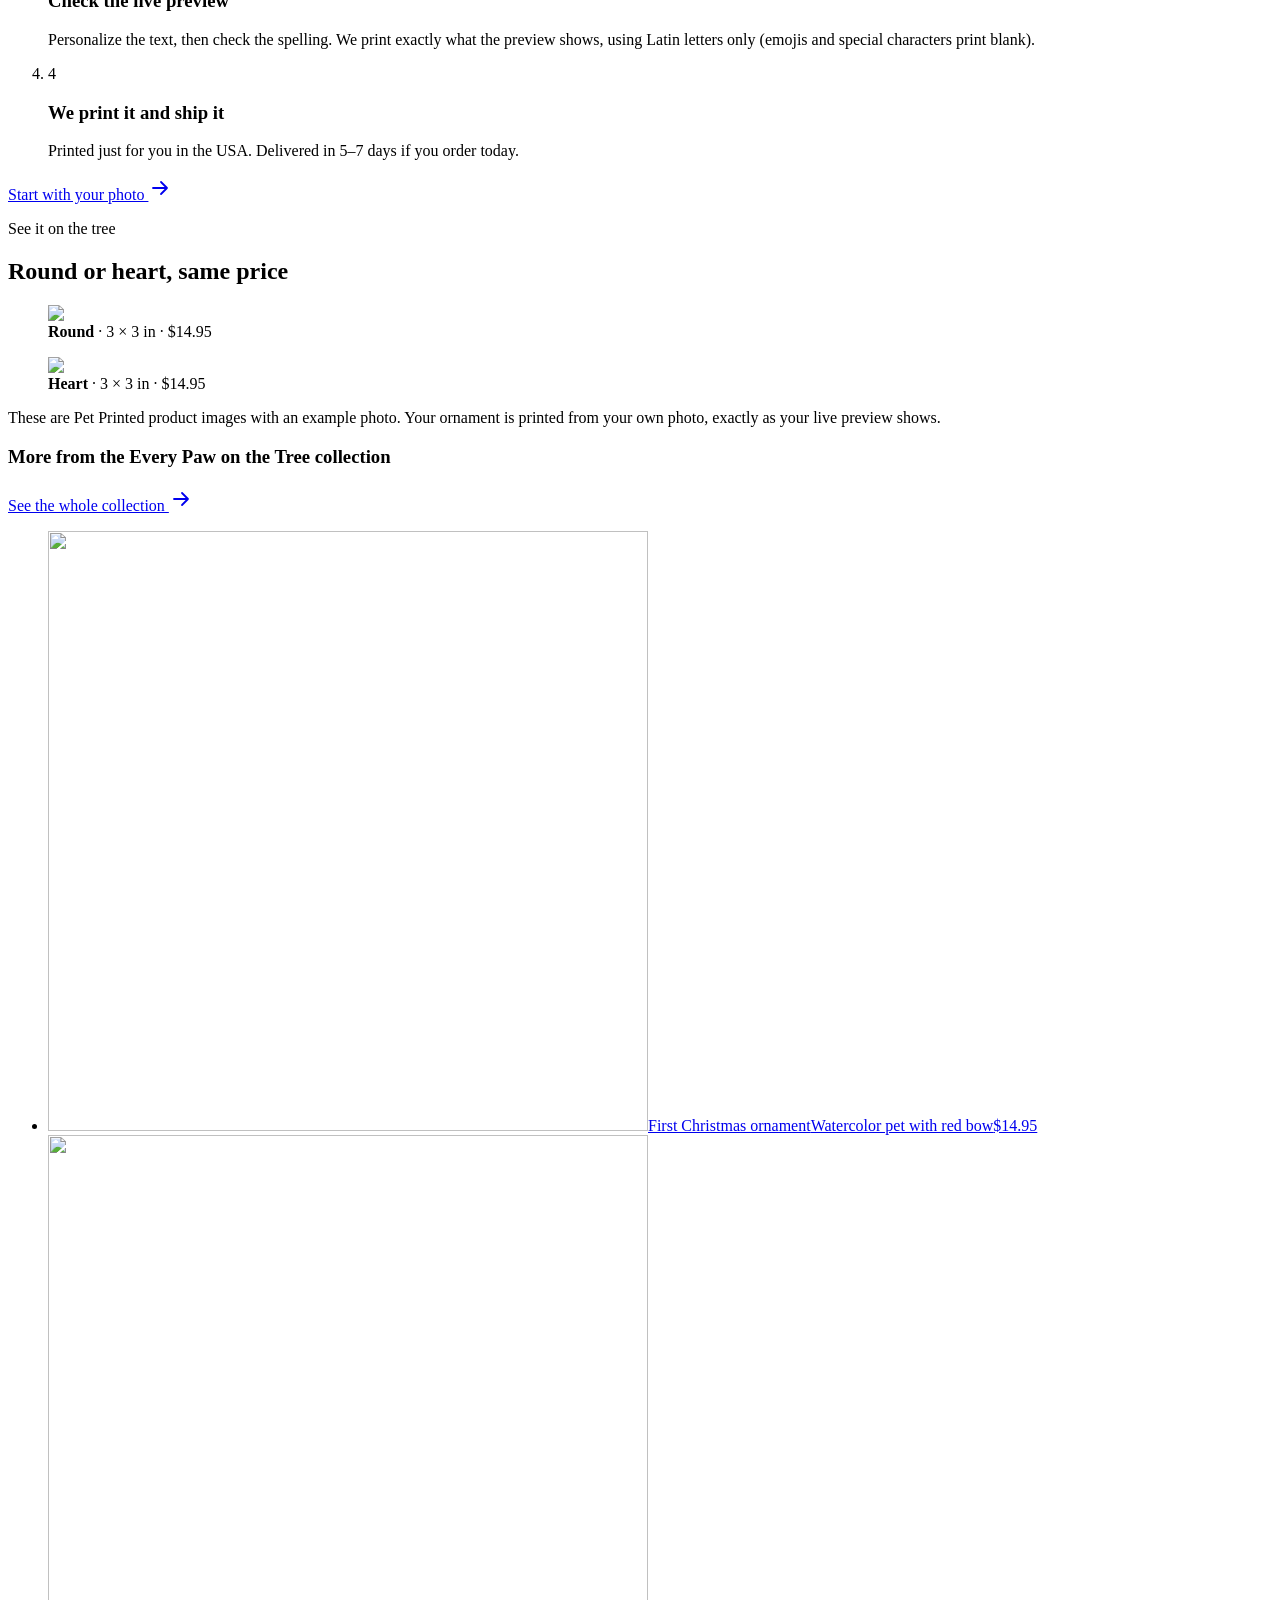
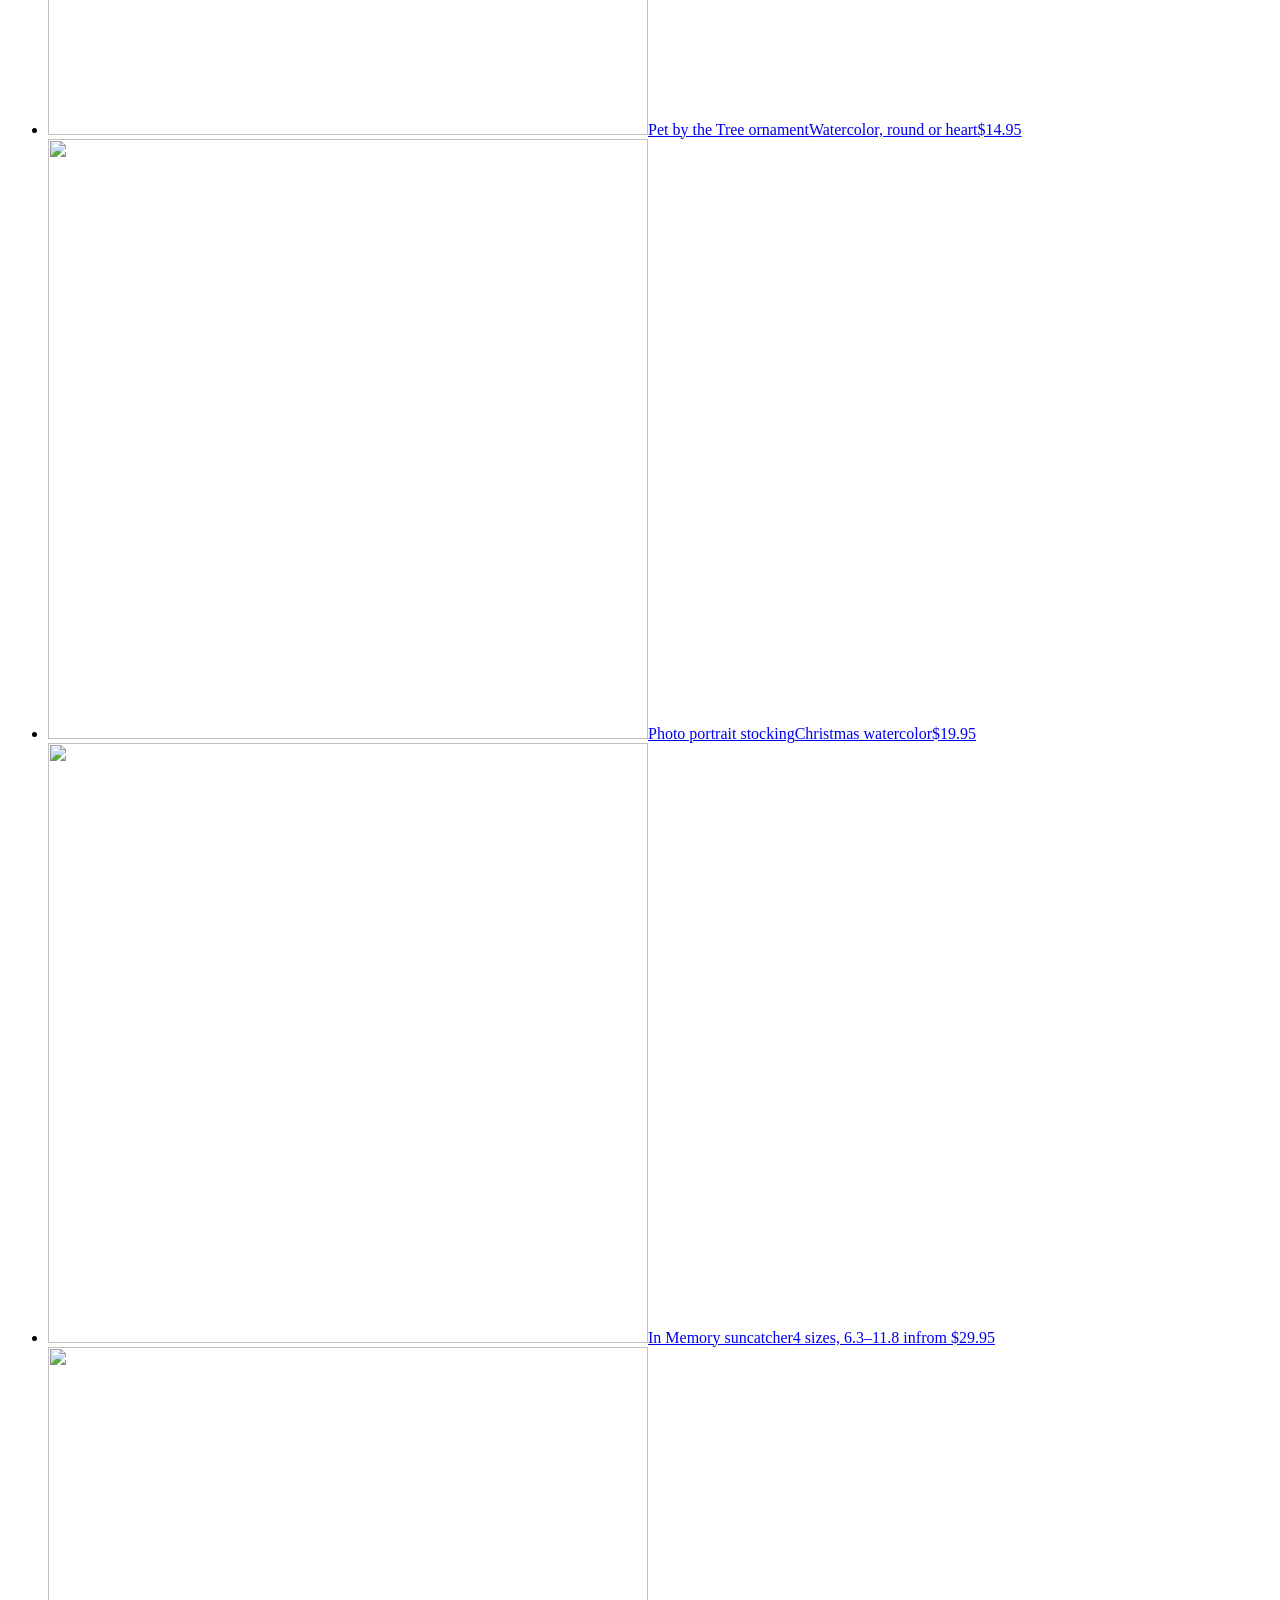
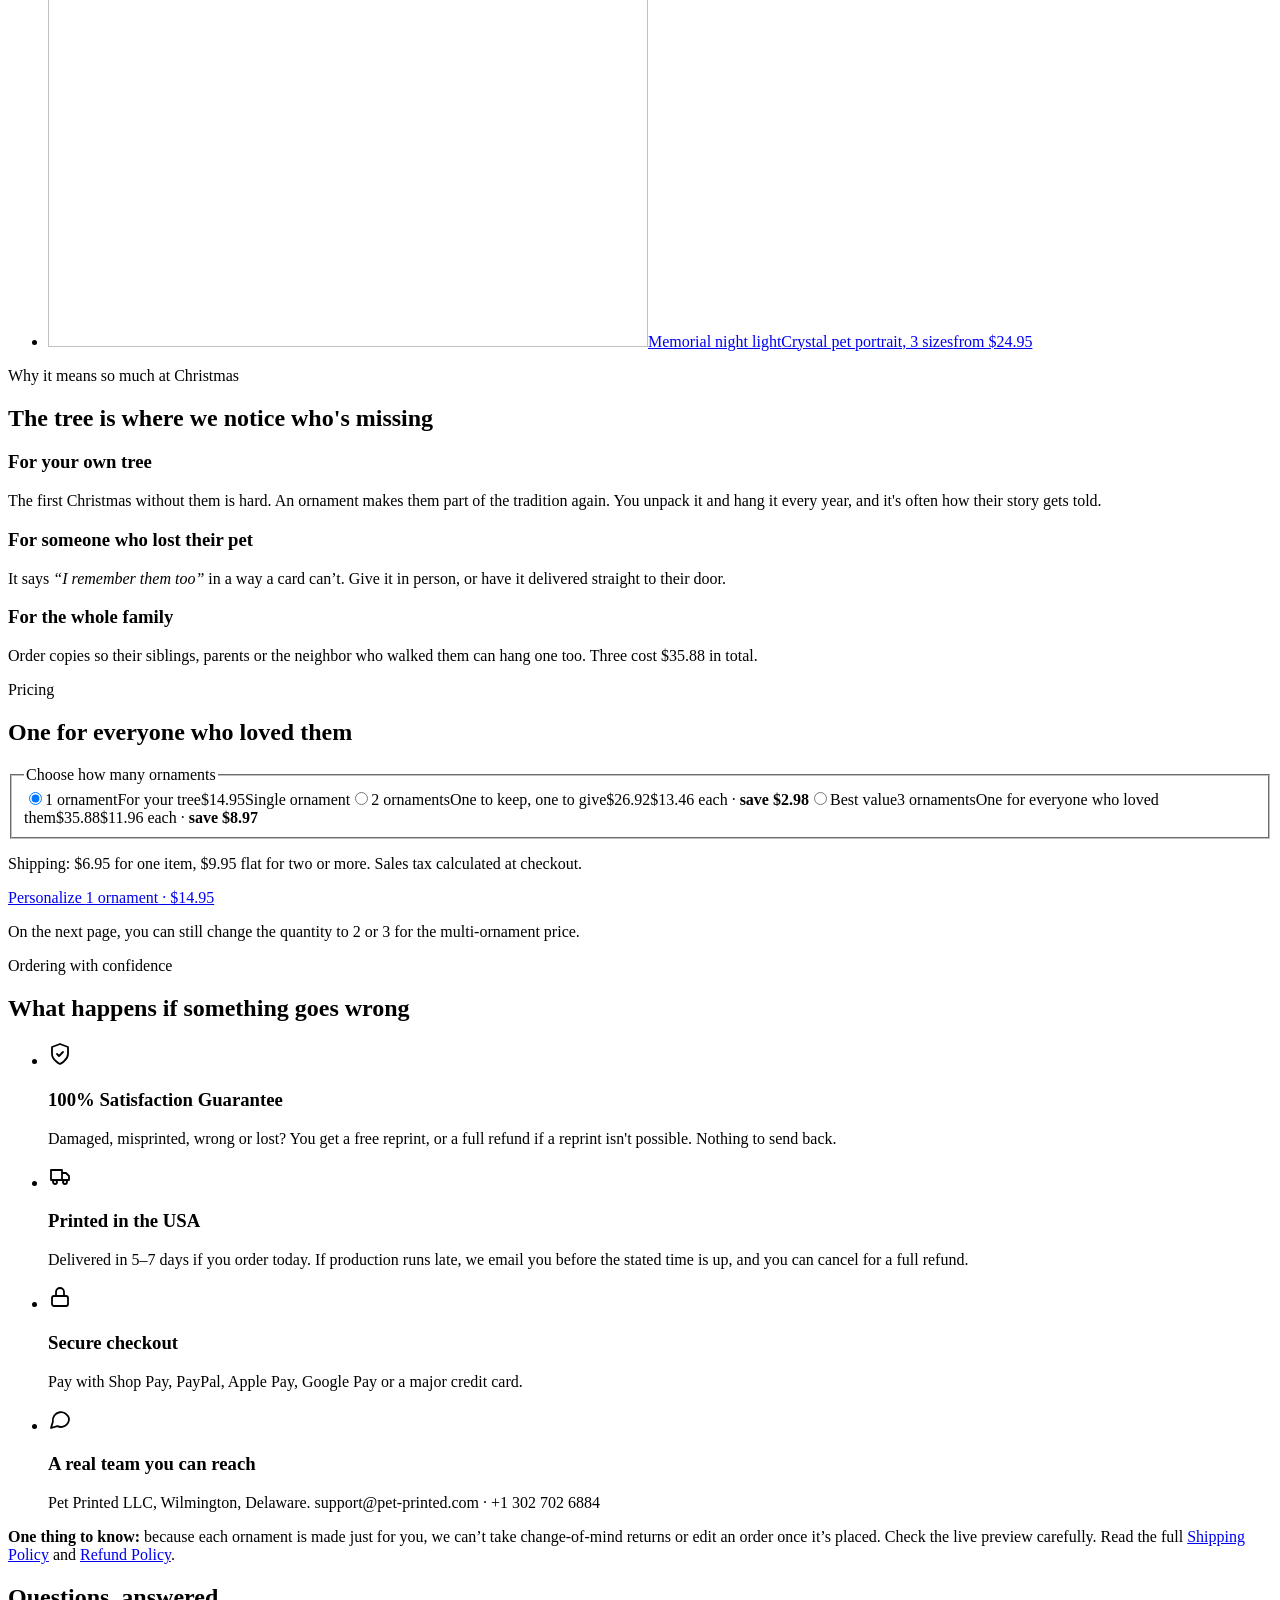
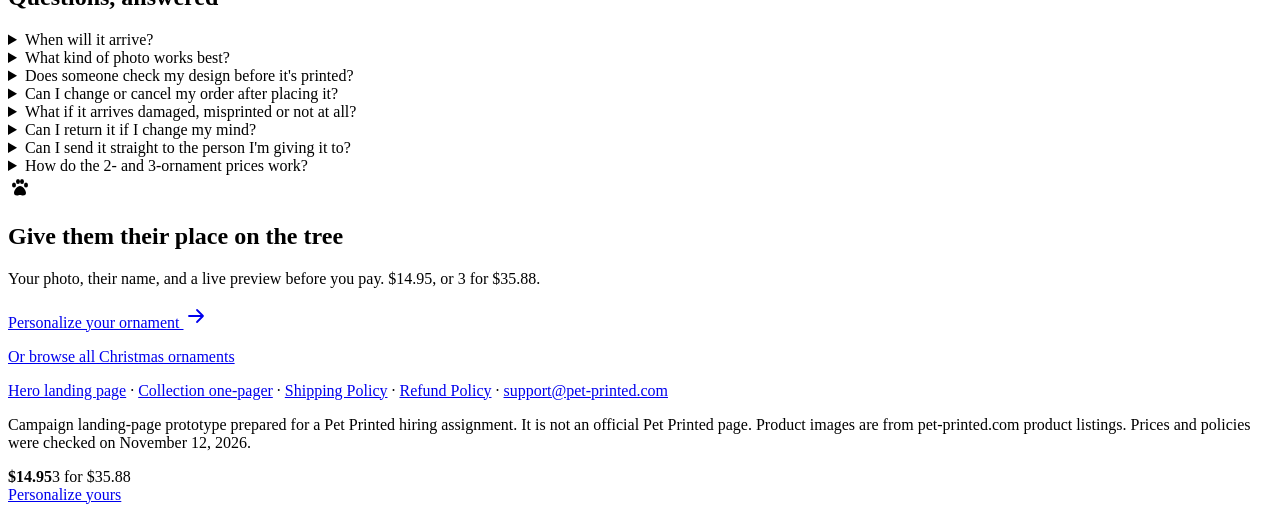
==== commit c835be53: "Update preview: original landing flow, one-picture collection page, website-only claims Co-Authored-" ====
--- a/index.html
+++ b/index.html
@@ -1 +1 @@
-<!DOCTYPE html><!--WqIf_Zw67jNVhcbcyeoZ0--><html lang="en-US" data-variant="a" class="__variable_0a01da __variable_ee5ddd __variable_572bb9"><head><meta charSet="utf-8"/><meta name="viewport" content="width=device-width, initial-scale=1"/><link rel="preload" as="image" href="/pp-xmas26-preview/images/hero-memorial-round.webp"/><link rel="preload" as="image" href="/pp-xmas26-preview/images/sample-pet-photo.webp"/><link rel="stylesheet" href="/pp-xmas26-preview/_next/static/css/bf2ddf1258123b7b.css" data-precedence="next"/><link rel="preload" as="script" fetchPriority="low" href="/pp-xmas26-preview/_next/static/chunks/webpack-f27c2c9e8abea2e1.js"/><script src="/pp-xmas26-preview/_next/static/chunks/4bd1b696-c023c6e3521b1417.js" async=""></script><script src="/pp-xmas26-preview/_next/static/chunks/255-7eaa55ddf4765980.js" async=""></script><script src="/pp-xmas26-preview/_next/static/chunks/main-app-a1c8a99e2c07ea62.js" async=""></script><script src="/pp-xmas26-preview/_next/static/chunks/850-84a666735e8f96a6.js" async=""></script><script src="/pp-xmas26-preview/_next/static/chunks/app/page-88f3a6515b3baf18.js" async=""></script><meta name="theme-color" content="#1E3D34"/><title>Pet Memorial Photo Ornament: Keep Them on the Tree | Pet Printed</title><meta name="description" content="A personalized photo memorial ornament with their name and the year. Preview it live before you order. $14.95, or 3 for $35.88. Made to order and shipped to US addresses."/><meta name="robots" content="noindex, nofollow"/><meta property="og:title" content="Keep them on the tree this Christmas"/><meta property="og:description" content="Personalized photo memorial ornament from Pet Printed. $14.95, or 3 for $35.88."/><meta property="og:image" content="https://claudineboyon.github.io/pp-xmas26-preview/images/hero-memorial-round.webp"/><meta property="og:image:width" content="900"/><meta property="og:image:height" content="900"/><meta property="og:type" content="website"/><meta name="twitter:card" content="summary_large_image"/><meta name="twitter:title" content="Keep them on the tree this Christmas"/><meta name="twitter:description" content="Personalized photo memorial ornament from Pet Printed. $14.95, or 3 for $35.88."/><meta name="twitter:image" content="https://claudineboyon.github.io/pp-xmas26-preview/images/hero-memorial-round.webp"/><meta name="twitter:image:width" content="900"/><meta name="twitter:image:height" content="900"/><link rel="icon" href="data:image/svg+xml,%3Csvg xmlns=&#x27;http://www.w3.org/2000/svg&#x27; viewBox=&#x27;0 0 24 24&#x27;%3E%3Ccircle cx=&#x27;12&#x27; cy=&#x27;14&#x27; r=&#x27;8&#x27; fill=&#x27;%239E2A2F&#x27;/%3E%3Crect x=&#x27;11&#x27; y=&#x27;2&#x27; width=&#x27;2&#x27; height=&#x27;5&#x27; fill=&#x27;%231E3D34&#x27;/%3E%3C/svg%3E"/><script>(function(){try{var v=new URLSearchParams(location.search).get('v');if(v!=='a'&&v!=='b'){v='a';if(false){var s=localStorage.getItem('pp_exp_xmas26_hero_framing');if(s==='a'||s==='b'){v=s}else{v=Math.random()<0.5?'a':'b';localStorage.setItem('pp_exp_xmas26_hero_framing',v)}}}document.documentElement.setAttribute('data-variant',v)}catch(e){document.documentElement.setAttribute('data-variant','a')}})();</script><script src="/pp-xmas26-preview/_next/static/chunks/polyfills-42372ed130431b0a.js" noModule=""></script></head><body><div hidden=""><!--$--><!--/$--></div><a class="skip" href="#main">Skip to content</a><div class="announce" role="region" aria-label="Delivery notice"><p><strong>Christmas planning:</strong> order by <!-- -->Monday, November 30<span class="hide-sm"> to allow for our longest production and shipping times</span>.</p></div><header class="header"><div class="container header__inner"><a class="logo" href="https://pet-printed.com" aria-label="Pet Printed home"><svg width="24" height="24" viewBox="0 0 24 24" fill="currentColor" aria-hidden="true" class="logo__paw"><ellipse cx="6" cy="10" rx="2" ry="2.6"></ellipse><ellipse cx="10" cy="6.5" rx="2" ry="2.6"></ellipse><ellipse cx="14" cy="6.5" rx="2" ry="2.6"></ellipse><ellipse cx="18" cy="10" rx="2" ry="2.6"></ellipse><path d="M12 11c-3 0-6 4.5-6 7 0 1.7 1.3 2.5 3 2.5 1.2 0 2-.6 3-.6s1.8.6 3 .6c1.7 0 3-.8 3-2.5 0-2.5-3-7-6-7Z"></path></svg> Pet Printed</a><nav aria-label="Page sections" class="header__nav"><a href="#how-it-works">How it works</a><a href="#offer">Pricing</a><a href="#faq">FAQ</a><a href="/pp-xmas26-preview/collection/">Collection</a></nav><a class="btn btn--small btn--primary header__cta" href="https://pet-printed.com/products/personalized-ornament-once-by-my-side-forever-in-my-heart" data-cta="header">Personalize</a></div></header><main id="main"><section class="hero" aria-labelledby="hero-title"><div class="container hero__grid"><div class="hero__media"><img alt="Round clear ornament with red ribbon, printed with a photo of a dog, the words &quot;Once by my side, forever in my heart&quot;, the name Charlie and 2026" width="900" height="900" decoding="async" data-nimg="1" class="hero__img" style="color:transparent" src="/pp-xmas26-preview/images/hero-memorial-round.webp"/><p class="hero__caption">Example design shown. Yours uses your own photo and text.</p></div><div class="hero__copy"><div class="v-a"><p class="eyebrow">Personalized photo memorial ornament</p><h1 id="hero-title" class="hero__title">Keep them on the tree this Christmas.</h1><p class="hero__sub">Your favorite photo of them, with their name and the year, on a clear 3-inch ornament with a red ribbon. See the live preview before you order.</p></div><div class="v-b"><p class="eyebrow">A Christmas gift for a grieving pet lover</p><h1 class="hero__title">For someone who lost their pet this year.</h1><p class="hero__sub">Turn a favorite photo into an ornament with their pet&#x27;s name and the year. It&#x27;s something they&#x27;ll hang every Christmas, and you see the live preview before you order.</p></div><div class="hero__price" aria-label="Price"><span class="price">$14.95</span><span class="price__note">or <strong>3 for <!-- -->$35.88</strong> (<!-- -->$11.96<!-- --> each)</span></div><fieldset class="shape"><legend class="shape__legend">Shape</legend><div class="shape__options"><label class="shape__opt"><input type="radio" name="shape" checked="" value="round"/><span><svg viewBox="0 0 24 24" width="18" height="18" aria-hidden="true" fill="none" stroke="currentColor" stroke-width="1.8"><circle cx="12" cy="12" r="8"></circle></svg>Round</span></label><label class="shape__opt"><input type="radio" name="shape" value="heart"/><span><svg viewBox="0 0 24 24" width="18" height="18" aria-hidden="true" fill="none" stroke="currentColor" stroke-width="1.8"><path d="M12 20s-7-4.4-7-10a4 4 0 0 1 7-2.6A4 4 0 0 1 19 10c0 5.6-7 10-7 10Z"></path></svg>Heart</span></label></div></fieldset><a class="btn btn--primary btn--block" href="https://pet-printed.com/products/personalized-ornament-once-by-my-side-forever-in-my-heart" data-cta="hero"><span class="v-a">Personalize yours</span><span class="v-b">Personalize a gift</span><span aria-hidden="true"> · <!-- -->$14.95</span></a><p class="hero__micro">Upload a photo, check the live preview, and we make it for you. Ships to US addresses.</p><ul class="hero__assure"><li><svg width="24" height="24" viewBox="0 0 24 24" fill="none" stroke="currentColor" stroke-width="1.8" stroke-linecap="round" stroke-linejoin="round" aria-hidden="true" class="ico"><path d="M3 6h11v10H3zM14 9h4l3 3v4h-7"></path><circle cx="7" cy="18" r="2"></circle><circle cx="17" cy="18" r="2"></circle></svg><span>Made to order in 3–7 business days, then shipped in up to 10.<!-- --> <strong>For Christmas, order by <!-- -->Monday, November 30<!-- -->.</strong></span></li><li><svg width="24" height="24" viewBox="0 0 24 24" fill="none" stroke="currentColor" stroke-width="1.8" stroke-linecap="round" stroke-linejoin="round" aria-hidden="true" class="ico"><path d="M12 22s8-4 8-10V5l-8-3-8 3v7c0 6 8 10 8 10Z"></path><path d="m9 12 2 2 4-4"></path></svg><span>Free reprint if it arrives damaged or misprinted.</span></li><li><svg width="24" height="24" viewBox="0 0 24 24" fill="none" stroke="currentColor" stroke-width="1.8" stroke-linecap="round" stroke-linejoin="round" aria-hidden="true" class="ico"><rect x="4" y="11" width="16" height="10" rx="2"></rect><path d="M8 11V7a4 4 0 0 1 8 0v4"></path></svg><span>Secure checkout with Shop Pay, PayPal and major cards.</span></li></ul></div></div></section><div aria-hidden="true"></div><section id="how-it-works" class="section section--paper" aria-labelledby="how-title"><div class="container"><p class="eyebrow">See it before you buy</p><h2 id="how-title" class="section__title">Try it: your photo + their name</h2><div class="mock"><div class="mock__stage" aria-live="polite"><svg viewBox="0 0 300 330" class="mock__svg" role="img" aria-label="Round ornament preview with the text: Once by my side, forever in my heart, Charlie, 2026"><defs><clipPath id="clip-_R_1jhbtb_"><circle cx="150" cy="186" r="128"></circle></clipPath><linearGradient id="fade-_R_1jhbtb_" gradientUnits="userSpaceOnUse" x1="122" x2="205" y1="0" y2="0"><stop offset="0" stop-color="#fff" stop-opacity="0"></stop><stop offset="1" stop-color="#fff" stop-opacity="1"></stop></linearGradient><linearGradient id="fade-_R_1jhbtb_-b" x1="0" x2="0" y1="0" y2="1"><stop offset="0.55" stop-color="#0d1a16" stop-opacity="0"></stop><stop offset="1" stop-color="#0d1a16" stop-opacity="0.7"></stop></linearGradient><mask id="fade-_R_1jhbtb_-m"><rect x="0" y="0" width="300" height="330" fill="url(#fade-_R_1jhbtb_)"></rect></mask><radialGradient id="glow-_R_1jhbtb_" cx="0.3" cy="0.3" r="0.9"><stop offset="0" stop-color="#4f6b5c"></stop><stop offset="1" stop-color="#1b3029"></stop></radialGradient></defs><rect x="146" y="0" width="8" height="52" fill="#b8232c"></rect><circle cx="150" cy="56" r="5" fill="none" stroke="#f3e9d8" stroke-width="2"></circle><g clip-path="url(#clip-_R_1jhbtb_)"><rect x="0" y="40" width="300" height="290" fill="url(#glow-_R_1jhbtb_)"></rect><image href="/pp-xmas26-preview/images/sample-pet-photo.webp" x="122" y="58" width="180" height="240" preserveAspectRatio="xMidYMid slice" mask="url(#fade-_R_1jhbtb_-m)"></image><rect x="0" y="40" width="300" height="290" fill="url(#fade-_R_1jhbtb_-b)"></rect><g fill="#fff" text-anchor="middle" style="filter:drop-shadow(0 1px 2px rgba(0,0,0,.5))"><text x="88" y="132" class="mock__serif">ONCE BY</text><text x="88" y="150" class="mock__serif">MY SIDE</text><text x="88" y="180" class="mock__script">forever</text><text x="88" y="199" class="mock__serif">IN MY</text><text x="88" y="228" class="mock__script">heart</text><text x="150" y="274" class="mock__script mock__name" lengthAdjust="spacingAndGlyphs">Charlie</text><text x="150" y="297" class="mock__serif mock__year">2026</text></g></g><circle cx="150" cy="186" r="128" fill="none" stroke="#fff" stroke-opacity=".75" stroke-width="6" stroke-dasharray="7 3"></circle><circle cx="150" cy="186" r="124" fill="none" stroke="#fff" stroke-opacity=".35" stroke-width="1.5"></circle></svg><p class="mock__label">Simple mock. The real live preview on the product page uses your own photo.</p></div><div class="mock__controls"><div class="mock__field"><span class="mock__step">1</span><div><p class="mock__ftitle">Photo</p><div class="mock__photo"><img src="/pp-xmas26-preview/images/sample-pet-photo.webp" alt="Example dog photo" width="56" height="70"/><label class="mock__upload"><input type="file" accept="image/*"/>Try your own photo</label></div><p class="mock__hint">It stays on your device. Nothing is uploaded here.</p></div></div><div class="mock__field"><span class="mock__step">2</span><div class="mock__grow"><label class="mock__ftitle" for="name-_R_1jhbtb_">Their name</label><input id="name-_R_1jhbtb_" class="mock__input" maxLength="14" autoComplete="off" aria-describedby="name-hint-_R_1jhbtb_" value="Charlie"/><p id="name-hint-_R_1jhbtb_" class="mock__hint">Up to 14 letters.</p><label class="mock__ftitle" for="year-_R_1jhbtb_">Year</label><input id="year-_R_1jhbtb_" class="mock__input" maxLength="11" inputMode="numeric" autoComplete="off" value="2026"/></div></div><div class="mock__field"><span class="mock__step">3</span><div class="mock__grow"><fieldset class="shape shape--compact"><legend class="shape__legend">Shape</legend><div class="shape__options"><label class="shape__opt"><input type="radio" name="shape-compact" checked="" value="round"/><span><svg viewBox="0 0 24 24" width="18" height="18" aria-hidden="true" fill="none" stroke="currentColor" stroke-width="1.8"><circle cx="12" cy="12" r="8"></circle></svg>Round</span></label><label class="shape__opt"><input type="radio" name="shape-compact" value="heart"/><span><svg viewBox="0 0 24 24" width="18" height="18" aria-hidden="true" fill="none" stroke="currentColor" stroke-width="1.8"><path d="M12 20s-7-4.4-7-10a4 4 0 0 1 7-2.6A4 4 0 0 1 19 10c0 5.6-7 10-7 10Z"></path></svg>Heart</span></label></div></fieldset></div></div><a class="btn btn--primary btn--block" href="https://pet-printed.com/products/personalized-ornament-once-by-my-side-forever-in-my-heart" data-cta="mock">Make it for real · <!-- -->$14.95</a></div></div><h3 class="steps__title">Ordering takes about five minutes</h3><ol class="steps"><li class="step"><span class="step__num" aria-hidden="true">1</span><div><h3>Choose round or heart</h3><p>Both are 3 × 3 in and cost $14.95.</p></div></li><li class="step"><span class="step__num" aria-hidden="true">2</span><div><h3>Upload your favorite photo</h3><p>Pick a sharp photo taken in daylight, without flash, where their face is clearly visible.</p></div></li><li class="step"><span class="step__num" aria-hidden="true">3</span><div><h3>Check the live preview</h3><p>Personalize the text, then check the spelling. We print exactly what the preview shows, using Latin letters only (emojis and special characters print blank).</p></div></li><li class="step"><span class="step__num" aria-hidden="true">4</span><div><h3>We make it and ship it</h3><p>Made to order in 3–7 business days, then shipped in up to 10 business days. Most orders arrive sooner.</p></div></li></ol><div class="center"><a class="btn btn--primary" href="https://pet-printed.com/products/personalized-ornament-once-by-my-side-forever-in-my-heart" data-cta="how_it_works">Start with your photo <svg width="24" height="24" viewBox="0 0 24 24" fill="none" stroke="currentColor" stroke-width="1.8" stroke-linecap="round" stroke-linejoin="round" aria-hidden="true" class="btn__ico"><path d="M5 12h14M13 6l6 6-6 6"></path></svg></a></div></div></section><section class="section" aria-labelledby="benefits-title"><div class="container"><h2 id="benefits-title" class="section__title">A keepsake that actually looks like them</h2><ul class="benefits"><li class="benefit"><svg width="24" height="24" viewBox="0 0 24 24" fill="none" stroke="currentColor" stroke-width="1.8" stroke-linecap="round" stroke-linejoin="round" aria-hidden="true" class="benefit__icon"><rect x="3" y="5" width="18" height="14" rx="2"></rect><circle cx="9" cy="10" r="2"></circle><path d="m21 16-5-5-8 8"></path></svg><h3>Their real face</h3><p>Printed from your own photo, so it shows them and not a breed illustration that looks a bit like them.</p></li><li class="benefit"><svg width="24" height="24" viewBox="0 0 24 24" fill="none" stroke="currentColor" stroke-width="1.8" stroke-linecap="round" stroke-linejoin="round" aria-hidden="true" class="benefit__icon"><path d="M2 12s3.5-7 10-7 10 7 10 7-3.5 7-10 7S2 12 2 12Z"></path><circle cx="12" cy="12" r="3"></circle></svg><h3>See it before you buy</h3><p>The live preview shows exactly what we print. You don&#x27;t wait days for an artist&#x27;s proof, and production starts as soon as you order.</p></li><li class="benefit"><svg width="24" height="24" viewBox="0 0 24 24" fill="none" stroke="currentColor" stroke-width="1.8" stroke-linecap="round" stroke-linejoin="round" aria-hidden="true" class="benefit__icon"><path d="M12 2v4"></path><circle cx="12" cy="14" r="7"></circle><path d="M5.5 12h13"></path></svg><h3>Made to hang every year</h3><p>3 × 3 in, clear with a faceted edge, round or heart, with a red ribbon included.</p></li><li class="benefit"><svg width="24" height="24" viewBox="0 0 24 24" fill="none" stroke="currentColor" stroke-width="1.8" stroke-linecap="round" stroke-linejoin="round" aria-hidden="true" class="benefit__icon"><rect x="3" y="8" width="18" height="4" rx="1"></rect><path d="M12 8v13M5 12v9h14v-9M7.5 8a2.5 2.5 0 0 1 0-5C10 3 12 8 12 8s2-5 4.5-5a2.5 2.5 0 0 1 0 5"></path></svg><h3>Easy to give to the whole family</h3><p>2 for $26.92 or 3 for $35.88, so everyone who loved them can hang one too.</p></li></ul></div></section><section class="section" aria-labelledby="examples-title"><div class="container"><p class="eyebrow">See it on the tree</p><h2 id="examples-title" class="section__title">Round or heart, same price</h2><div class="examples"><figure class="example"><img alt="Round memorial photo ornament example with red ribbon" loading="lazy" width="900" height="900" decoding="async" data-nimg="1" style="color:transparent" src="/pp-xmas26-preview/images/hero-memorial-round.webp"/><figcaption><strong>Round</strong> · <!-- -->3 × 3 in<!-- --> · <!-- -->$14.95</figcaption></figure><figure class="example"><img alt="Heart memorial photo ornament example with red ribbon" loading="lazy" width="900" height="900" decoding="async" data-nimg="1" style="color:transparent" src="/pp-xmas26-preview/images/hero-memorial-alt.webp"/><figcaption><strong>Heart</strong> · <!-- -->3 × 3 in<!-- --> · <!-- -->$14.95</figcaption></figure></div><p class="fineprint center">These are Pet Printed product images with an example photo. Your ornament is printed from your own photo, exactly as your live preview shows.</p><div class="collection" aria-labelledby="collection-title"><div class="collection__head"><h3 id="collection-title" class="collection__title">More from the Every Paw on the Tree collection</h3><a class="collection__all" href="/pp-xmas26-preview/collection/">See the whole collection <svg width="24" height="24" viewBox="0 0 24 24" fill="none" stroke="currentColor" stroke-width="1.8" stroke-linecap="round" stroke-linejoin="round" aria-hidden="true" class="btn__ico"><path d="M5 12h14M13 6l6 6-6 6"></path></svg></a></div><ul class="collection__grid"><li><a class="card" href="https://pet-printed.com/products/personalized-ornament-first-christmas-watercolor-pet-with-red-bow"><img alt="" loading="lazy" width="600" height="600" decoding="async" data-nimg="1" style="color:transparent" src="/pp-xmas26-preview/images/first-christmas.webp"/><span class="card__title">First Christmas ornament</span><span class="card__note">Watercolor pet with red bow</span><span class="card__price">$14.95</span></a></li><li><a class="card" href="https://pet-printed.com/products/personalized-ornament-christmas-watercolor-pet-by-the-tree"><img alt="" loading="lazy" width="600" height="600" decoding="async" data-nimg="1" style="color:transparent" src="/pp-xmas26-preview/images/pet-by-the-tree.webp"/><span class="card__title">Pet by the Tree ornament</span><span class="card__note">Watercolor, round or heart</span><span class="card__price">$14.95</span></a></li><li><a class="card" href="https://pet-printed.com/products/personalized-stockings-watercolor-christmas-pet-portrait-photo"><img alt="" loading="lazy" width="600" height="600" decoding="async" data-nimg="1" style="color:transparent" src="/pp-xmas26-preview/images/stocking-watercolor.webp"/><span class="card__title">Photo portrait stocking</span><span class="card__note">Christmas watercolor</span><span class="card__price">$19.95</span></a></li><li><a class="card" href="https://pet-printed.com/products/in-memory-personalized-suncatcher"><img alt="" loading="lazy" width="600" height="600" decoding="async" data-nimg="1" style="color:transparent" src="/pp-xmas26-preview/images/suncatcher-in-memory.webp"/><span class="card__title">In Memory suncatcher</span><span class="card__note">4 sizes, 6.3–11.8 in</span><span class="card__price">from $29.95</span></a></li><li><a class="card" href="https://pet-printed.com/products/personalized-acrylic-night-light-memorial-crystal-pet-portrait"><img alt="" loading="lazy" width="600" height="600" decoding="async" data-nimg="1" style="color:transparent" src="/pp-xmas26-preview/images/night-light-memorial.webp"/><span class="card__title">Memorial night light</span><span class="card__note">Crystal pet portrait, 3 sizes</span><span class="card__price">from $24.95</span></a></li></ul></div></div></section><section class="section section--green" aria-labelledby="gift-title"><div class="container gift"><div><p class="eyebrow eyebrow--light">Why it means so much at Christmas</p><h2 id="gift-title" class="section__title section__title--light">The tree is where we notice who&#x27;s missing</h2></div><div class="gift__cols"><div><h3>For your own tree</h3><p>The first Christmas without them is hard. An ornament makes them part of the tradition again. You unpack it and hang it every year, and it&#x27;s often how their story gets told.</p></div><div><h3>For someone who lost their pet</h3><p>It says <em>“I remember them too”</em> in a way a card can’t. Give it in person, or have it delivered straight to their door.</p></div><div><h3>For the whole family</h3><p>Order copies so their siblings, parents or the neighbor who walked them can hang one too. Three cost <!-- -->$35.88<!-- --> in total.</p></div></div></div></section><section id="offer" class="section section--paper" aria-labelledby="offer-title"><div class="container"><p class="eyebrow">Pricing</p><h2 id="offer-title" class="section__title">One for everyone who loved them</h2><fieldset class="tiers"><legend class="sr-only">Choose how many ornaments</legend><label class="tier tier--on"><input type="radio" name="tier" checked="" value="1"/><span class="tier__qty">1 ornament</span><span class="tier__label">For your tree</span><span class="tier__total">$14.95</span><span class="tier__each">Single ornament</span></label><label class="tier"><input type="radio" name="tier" value="2"/><span class="tier__qty">2 ornaments</span><span class="tier__label">One to keep, one to give</span><span class="tier__total">$26.92</span><span class="tier__each">$13.46<!-- --> each · <strong>save <!-- -->$2.98</strong></span></label><label class="tier"><input type="radio" name="tier" value="3"/><span class="tier__badge">Best value</span><span class="tier__qty">3 ornaments</span><span class="tier__label">One for everyone who loved them</span><span class="tier__total">$35.88</span><span class="tier__each">$11.96<!-- --> each · <strong>save <!-- -->$8.97</strong></span></label></fieldset><p class="tiers__ship">Shipping: <!-- -->$6.95<!-- --> for one item, <!-- -->$9.95<!-- --> flat for two or more. Sales tax calculated at checkout.</p><div class="center"><a class="btn btn--primary" href="https://pet-printed.com/products/personalized-ornament-once-by-my-side-forever-in-my-heart" data-cta="offer">Personalize <!-- -->1 ornament<!-- --> · <!-- -->$14.95</a><p class="fineprint">On the next page, you can still change the quantity to 2 or 3 for the multi-ornament price.</p></div></div></section><section class="section" aria-labelledby="trust-title"><div class="container"><p class="eyebrow">Ordering with confidence</p><h2 id="trust-title" class="section__title">What happens if something goes wrong</h2><ul class="trust"><li class="trust__item"><svg width="24" height="24" viewBox="0 0 24 24" fill="none" stroke="currentColor" stroke-width="1.8" stroke-linecap="round" stroke-linejoin="round" aria-hidden="true" class="trust__icon"><path d="M12 22s8-4 8-10V5l-8-3-8 3v7c0 6 8 10 8 10Z"></path><path d="m9 12 2 2 4-4"></path></svg><div><h3>100% Satisfaction Guarantee</h3><p>Damaged, misprinted, wrong or lost? You get a free reprint, or a full refund if a reprint isn&#x27;t possible. Nothing to send back.</p></div></li><li class="trust__item"><svg width="24" height="24" viewBox="0 0 24 24" fill="none" stroke="currentColor" stroke-width="1.8" stroke-linecap="round" stroke-linejoin="round" aria-hidden="true" class="trust__icon"><path d="M3 6h11v10H3zM14 9h4l3 3v4h-7"></path><circle cx="7" cy="18" r="2"></circle><circle cx="17" cy="18" r="2"></circle></svg><div><h3>Honest delivery times</h3><p>3–7 business days to make, then up to 10 to ship. If production runs late, we tell you before the stated time is up, and you can cancel for a full refund.</p></div></li><li class="trust__item"><svg width="24" height="24" viewBox="0 0 24 24" fill="none" stroke="currentColor" stroke-width="1.8" stroke-linecap="round" stroke-linejoin="round" aria-hidden="true" class="trust__icon"><rect x="4" y="11" width="16" height="10" rx="2"></rect><path d="M8 11V7a4 4 0 0 1 8 0v4"></path></svg><div><h3>Secure checkout</h3><p>Pay with Shop Pay, PayPal, Apple Pay, Google Pay or a major credit card.</p></div></li><li class="trust__item"><svg width="24" height="24" viewBox="0 0 24 24" fill="none" stroke="currentColor" stroke-width="1.8" stroke-linecap="round" stroke-linejoin="round" aria-hidden="true" class="trust__icon"><path d="M21 12a8 8 0 0 1-11.6 7.1L3 21l1.9-6.4A8 8 0 1 1 21 12Z"></path></svg><div><h3>A real team you can reach</h3><p>Pet Printed LLC, Wilmington, Delaware. support@pet-printed.com · +1 302 702 6884</p></div></li></ul><p class="honest"><strong>One thing to know:</strong> because each ornament is made just for you, we can’t take change-of-mind returns or edit an order once it’s placed. Check the live preview carefully.<!-- --> <!-- -->Read the full <a href="https://pet-printed.com/policies/shipping-policy">Shipping Policy</a> and <a href="https://pet-printed.com/policies/refund-policy">Refund Policy</a>.</p></div></section><section id="faq" class="section section--paper" aria-labelledby="faq-title"><div class="container container--narrow"><h2 id="faq-title" class="section__title">Questions, answered</h2><div class="faq"><details class="faq__item"><summary>Will it arrive before Christmas?</summary><p>Every ornament is made to order: production takes 3–7 business days, then shipping takes up to 10 business days. Most orders arrive sooner. To allow for the longest stated times before December 24, order by Monday, November 30. If production runs late, we email you before the stated time is up, and you can cancel for a full refund.</p></details><details class="faq__item"><summary>What kind of photo works best?</summary><p>A sharp, well-lit photo works best, ideally taken in daylight without flash, with their face clearly visible. The ornament is printed exactly as your live preview shows, so if the preview looks dark or blurry, try another photo.</p></details><details class="faq__item"><summary>Does someone check my design before it&#x27;s printed?</summary><p>No. Your ornament is produced exactly as shown in your live preview, with no extra review step. That&#x27;s why production can start right away. Please check the photo, name and spelling carefully before you order.</p></details><details class="faq__item"><summary>Can I change or cancel my order after placing it?</summary><p>No. We start preparing your personalized order as soon as you place it, so it can&#x27;t be changed or cancelled afterwards. That includes the delivery address. Please double-check everything at checkout.</p></details><details class="faq__item"><summary>What if it arrives damaged, misprinted or not at all?</summary><p>Our 100% Satisfaction Guarantee covers it. If your ornament arrives damaged, is misprinted or defective, is the wrong item, or hasn&#x27;t arrived 15 business days after shipping, we send a free reprint. If a reprint isn&#x27;t possible, you get a full refund. Email a photo within 30 days of delivery. You don&#x27;t need to send anything back.</p></details><details class="faq__item"><summary>Can I return it if I change my mind?</summary><p>Because each ornament is made just for you from your photo, we can&#x27;t accept change-of-mind returns or exchanges. The guarantee above still covers misprints, damage and lost parcels.</p></details><details class="faq__item"><summary>Can I send it straight to the person I&#x27;m giving it to?</summary><p>Yes. Enter their address as the delivery address at checkout. We ship to US addresses. Orders can&#x27;t be changed once placed, so check the address carefully. If there&#x27;s a problem with the ornament, the recipient can contact us too, using the order number or your name and email address.</p></details><details class="faq__item"><summary>How do the 2- and 3-ornament prices work?</summary><p>Choose 2 or 3 in the quantity selector on the product page: 2 cost $26.92 (save 10%) and 3 cost $35.88 (save 20%). Shipping is $6.95 for one item and $9.95 for two or more. Sales tax is calculated at checkout.</p></details></div></div></section><section class="section final" aria-labelledby="final-title"><div class="container center"><svg width="24" height="24" viewBox="0 0 24 24" fill="currentColor" aria-hidden="true" class="final__paw"><ellipse cx="6" cy="10" rx="2" ry="2.6"></ellipse><ellipse cx="10" cy="6.5" rx="2" ry="2.6"></ellipse><ellipse cx="14" cy="6.5" rx="2" ry="2.6"></ellipse><ellipse cx="18" cy="10" rx="2" ry="2.6"></ellipse><path d="M12 11c-3 0-6 4.5-6 7 0 1.7 1.3 2.5 3 2.5 1.2 0 2-.6 3-.6s1.8.6 3 .6c1.7 0 3-.8 3-2.5 0-2.5-3-7-6-7Z"></path></svg><h2 id="final-title" class="section__title section__title--light">Give them their place on the tree</h2><p class="final__sub">Your photo, their name, and a live preview before you pay. <!-- -->$14.95<!-- -->, or 3 for <!-- -->$35.88<!-- -->.</p><a class="btn btn--primary btn--large" href="https://pet-printed.com/products/personalized-ornament-once-by-my-side-forever-in-my-heart" data-cta="final">Personalize your ornament <svg width="24" height="24" viewBox="0 0 24 24" fill="none" stroke="currentColor" stroke-width="1.8" stroke-linecap="round" stroke-linejoin="round" aria-hidden="true" class="btn__ico"><path d="M5 12h14M13 6l6 6-6 6"></path></svg></a><p><a class="link-light" href="https://pet-printed.com/collections/ornaments">Or browse all Christmas ornaments</a></p></div></section></main><footer class="footer"><div class="container"><p><a href="/pp-xmas26-preview/">Hero landing page</a> · <a href="/pp-xmas26-preview/collection/">Collection one-pager</a> · <a href="https://pet-printed.com/policies/shipping-policy">Shipping Policy</a> · <a href="https://pet-printed.com/policies/refund-policy">Refund Policy</a> · <a href="mailto:support@pet-printed.com">support@pet-printed.com</a></p><p class="footer__note">Campaign landing-page prototype prepared for a Pet Printed hiring assignment. It is not an official Pet Printed page. Product images are from pet-printed.com product listings. Prices and policies were checked on November 12, 2026.</p></div></footer><div class="sticky" aria-hidden="true"><div class="sticky__price"><strong>$14.95</strong><span>3 for <!-- -->$35.88</span></div><a class="btn btn--primary" href="https://pet-printed.com/products/personalized-ornament-once-by-my-side-forever-in-my-heart" tabindex="-1" data-cta="sticky">Personalize yours</a></div><!--$--><!--/$--><script src="/pp-xmas26-preview/_next/static/chunks/webpack-f27c2c9e8abea2e1.js" id="_R_" async=""></script><script>(self.__next_f=self.__next_f||[]).push([0])</script><script>self.__next_f.push([1,"1:\"$Sreact.fragment\"\n2:I[9766,[],\"\"]\n3:I[8924,[],\"\"]\n4:I[7974,[\"850\",\"static/chunks/850-84a666735e8f96a6.js\",\"974\",\"static/chunks/app/page-88f3a6515b3baf18.js\"],\"LandingPage\"]\n5:I[4431,[],\"OutletBoundary\"]\n7:I[5278,[],\"AsyncMetadataOutlet\"]\n9:I[4431,[],\"ViewportBoundary\"]\nb:I[4431,[],\"MetadataBoundary\"]\nc:\"$Sreact.suspense\"\ne:I[7150,[],\"\"]\n:HL[\"/pp-xmas26-preview/_next/static/css/bf2ddf1258123b7b.css\",\"style\"]\n"])</script><script>self.__next_f.push([1,"0:{\"P\":null,\"b\":\"WqIf_Zw67jNVhcbcyeoZ0\",\"p\":\"/pp-xmas26-preview\",\"c\":[\"\",\"\"],\"i\":false,\"f\":[[[\"\",{\"children\":[\"__PAGE__\",{}]},\"$undefined\",\"$undefined\",true],[\"\",[\"$\",\"$1\",\"c\",{\"children\":[[[\"$\",\"link\",\"0\",{\"rel\":\"stylesheet\",\"href\":\"/pp-xmas26-preview/_next/static/css/bf2ddf1258123b7b.css\",\"precedence\":\"next\",\"crossOrigin\":\"$undefined\",\"nonce\":\"$undefined\"}]],[\"$\",\"html\",null,{\"lang\":\"en-US\",\"data-variant\":\"a\",\"className\":\"__variable_0a01da __variable_ee5ddd __variable_572bb9\",\"suppressHydrationWarning\":true,\"children\":[[\"$\",\"head\",null,{\"children\":[\"$\",\"script\",null,{\"dangerouslySetInnerHTML\":{\"__html\":\"(function(){try{var v=new URLSearchParams(location.search).get('v');if(v!=='a'\u0026\u0026v!=='b'){v='a';if(false){var s=localStorage.getItem('pp_exp_xmas26_hero_framing');if(s==='a'||s==='b'){v=s}else{v=Math.random()\u003c0.5?'a':'b';localStorage.setItem('pp_exp_xmas26_hero_framing',v)}}}document.documentElement.setAttribute('data-variant',v)}catch(e){document.documentElement.setAttribute('data-variant','a')}})();\"}}]}],[\"$\",\"body\",null,{\"children\":[\"$\",\"$L2\",null,{\"parallelRouterKey\":\"children\",\"error\":\"$undefined\",\"errorStyles\":\"$undefined\",\"errorScripts\":\"$undefined\",\"template\":[\"$\",\"$L3\",null,{}],\"templateStyles\":\"$undefined\",\"templateScripts\":\"$undefined\",\"notFound\":[[[\"$\",\"title\",null,{\"children\":\"404: This page could not be found.\"}],[\"$\",\"div\",null,{\"style\":{\"fontFamily\":\"system-ui,\\\"Segoe UI\\\",Roboto,Helvetica,Arial,sans-serif,\\\"Apple Color Emoji\\\",\\\"Segoe UI Emoji\\\"\",\"height\":\"100vh\",\"textAlign\":\"center\",\"display\":\"flex\",\"flexDirection\":\"column\",\"alignItems\":\"center\",\"justifyContent\":\"center\"},\"children\":[\"$\",\"div\",null,{\"children\":[[\"$\",\"style\",null,{\"dangerouslySetInnerHTML\":{\"__html\":\"body{color:#000;background:#fff;margin:0}.next-error-h1{border-right:1px solid rgba(0,0,0,.3)}@media (prefers-color-scheme:dark){body{color:#fff;background:#000}.next-error-h1{border-right:1px solid rgba(255,255,255,.3)}}\"}}],[\"$\",\"h1\",null,{\"className\":\"next-error-h1\",\"style\":{\"display\":\"inline-block\",\"margin\":\"0 20px 0 0\",\"padding\":\"0 23px 0 0\",\"fontSize\":24,\"fontWeight\":500,\"verticalAlign\":\"top\",\"lineHeight\":\"49px\"},\"children\":404}],[\"$\",\"div\",null,{\"style\":{\"display\":\"inline-block\"},\"children\":[\"$\",\"h2\",null,{\"style\":{\"fontSize\":14,\"fontWeight\":400,\"lineHeight\":\"49px\",\"margin\":0},\"children\":\"This page could not be found.\"}]}]]}]}]],[]],\"forbidden\":\"$undefined\",\"unauthorized\":\"$undefined\"}]}]]}]]}],{\"children\":[\"__PAGE__\",[\"$\",\"$1\",\"c\",{\"children\":[[\"$\",\"$L4\",null,{}],null,[\"$\",\"$L5\",null,{\"children\":[\"$L6\",[\"$\",\"$L7\",null,{\"promise\":\"$@8\"}]]}]]}],{},null,false]},null,false],[\"$\",\"$1\",\"h\",{\"children\":[null,[[\"$\",\"$L9\",null,{\"children\":\"$La\"}],null],[\"$\",\"$Lb\",null,{\"children\":[\"$\",\"div\",null,{\"hidden\":true,\"children\":[\"$\",\"$c\",null,{\"fallback\":null,\"children\":\"$Ld\"}]}]}]]}],false]],\"m\":\"$undefined\",\"G\":[\"$e\",[]],\"s\":false,\"S\":true}\n"])</script><script>self.__next_f.push([1,"a:[[\"$\",\"meta\",\"0\",{\"charSet\":\"utf-8\"}],[\"$\",\"meta\",\"1\",{\"name\":\"viewport\",\"content\":\"width=device-width, initial-scale=1\"}],[\"$\",\"meta\",\"2\",{\"name\":\"theme-color\",\"content\":\"#1E3D34\"}]]\n6:null\n"])</script><script>self.__next_f.push([1,"f:I[622,[],\"IconMark\"]\n"])</script><script>self.__next_f.push([1,"8:{\"metadata\":[[\"$\",\"title\",\"0\",{\"children\":\"Pet Memorial Photo Ornament: Keep Them on the Tree | Pet Printed\"}],[\"$\",\"meta\",\"1\",{\"name\":\"description\",\"content\":\"A personalized photo memorial ornament with their name and the year. Preview it live before you order. $14.95, or 3 for $35.88. Made to order and shipped to US addresses.\"}],[\"$\",\"meta\",\"2\",{\"name\":\"robots\",\"content\":\"noindex, nofollow\"}],[\"$\",\"meta\",\"3\",{\"property\":\"og:title\",\"content\":\"Keep them on the tree this Christmas\"}],[\"$\",\"meta\",\"4\",{\"property\":\"og:description\",\"content\":\"Personalized photo memorial ornament from Pet Printed. $14.95, or 3 for $35.88.\"}],[\"$\",\"meta\",\"5\",{\"property\":\"og:image\",\"content\":\"https://claudineboyon.github.io/pp-xmas26-preview/images/hero-memorial-round.webp\"}],[\"$\",\"meta\",\"6\",{\"property\":\"og:image:width\",\"content\":\"900\"}],[\"$\",\"meta\",\"7\",{\"property\":\"og:image:height\",\"content\":\"900\"}],[\"$\",\"meta\",\"8\",{\"property\":\"og:type\",\"content\":\"website\"}],[\"$\",\"meta\",\"9\",{\"name\":\"twitter:card\",\"content\":\"summary_large_image\"}],[\"$\",\"meta\",\"10\",{\"name\":\"twitter:title\",\"content\":\"Keep them on the tree this Christmas\"}],[\"$\",\"meta\",\"11\",{\"name\":\"twitter:description\",\"content\":\"Personalized photo memorial ornament from Pet Printed. $14.95, or 3 for $35.88.\"}],[\"$\",\"meta\",\"12\",{\"name\":\"twitter:image\",\"content\":\"https://claudineboyon.github.io/pp-xmas26-preview/images/hero-memorial-round.webp\"}],[\"$\",\"meta\",\"13\",{\"name\":\"twitter:image:width\",\"content\":\"900\"}],[\"$\",\"meta\",\"14\",{\"name\":\"twitter:image:height\",\"content\":\"900\"}],[\"$\",\"link\",\"15\",{\"rel\":\"icon\",\"href\":\"data:image/svg+xml,%3Csvg xmlns='http://www.w3.org/2000/svg' viewBox='0 0 24 24'%3E%3Ccircle cx='12' cy='14' r='8' fill='%239E2A2F'/%3E%3Crect x='11' y='2' width='2' height='5' fill='%231E3D34'/%3E%3C/svg%3E\"}],[\"$\",\"$Lf\",\"16\",{}]],\"error\":null,\"digest\":\"$undefined\"}\n"])</script><script>self.__next_f.push([1,"d:\"$8:metadata\"\n"])</script></body></html>+<!DOCTYPE html><!--_s8srZzWUYR21NWL1NhgS--><html lang="en-US" data-variant="a" class="__variable_0a01da __variable_ee5ddd"><head><meta charSet="utf-8"/><meta name="viewport" content="width=device-width, initial-scale=1"/><link rel="preload" as="image" href="/pp-xmas26-preview/images/hero-memorial-round.webp"/><link rel="stylesheet" href="/pp-xmas26-preview/_next/static/css/dc8761e398e80111.css" data-precedence="next"/><link rel="preload" as="script" fetchPriority="low" href="/pp-xmas26-preview/_next/static/chunks/webpack-e2c218d571949ee8.js"/><script src="/pp-xmas26-preview/_next/static/chunks/4bd1b696-c023c6e3521b1417.js" async=""></script><script src="/pp-xmas26-preview/_next/static/chunks/255-7eaa55ddf4765980.js" async=""></script><script src="/pp-xmas26-preview/_next/static/chunks/main-app-a1c8a99e2c07ea62.js" async=""></script><script src="/pp-xmas26-preview/_next/static/chunks/481-03fc2b5a18cbc3a4.js" async=""></script><script src="/pp-xmas26-preview/_next/static/chunks/app/page-c4a32e2b3f7c2487.js" async=""></script><meta name="theme-color" content="#1E3D34"/><title>Pet Memorial Photo Ornament: Keep Them on the Tree | Pet Printed</title><meta name="description" content="A personalized photo memorial ornament with their name and the year. Preview it live before you order. $14.95, or 3 for $35.88. Made to order and shipped to US addresses."/><meta name="robots" content="noindex, nofollow"/><meta property="og:title" content="Keep them on the tree this Christmas"/><meta property="og:description" content="Personalized photo memorial ornament from Pet Printed. $14.95, or 3 for $35.88."/><meta property="og:image" content="https://claudineboyon.github.io/pp-xmas26-preview/images/hero-memorial-round.webp"/><meta property="og:image:width" content="900"/><meta property="og:image:height" content="900"/><meta property="og:type" content="website"/><meta name="twitter:card" content="summary_large_image"/><meta name="twitter:title" content="Keep them on the tree this Christmas"/><meta name="twitter:description" content="Personalized photo memorial ornament from Pet Printed. $14.95, or 3 for $35.88."/><meta name="twitter:image" content="https://claudineboyon.github.io/pp-xmas26-preview/images/hero-memorial-round.webp"/><meta name="twitter:image:width" content="900"/><meta name="twitter:image:height" content="900"/><link rel="icon" href="data:image/svg+xml,%3Csvg xmlns=&#x27;http://www.w3.org/2000/svg&#x27; viewBox=&#x27;0 0 24 24&#x27;%3E%3Ccircle cx=&#x27;12&#x27; cy=&#x27;14&#x27; r=&#x27;8&#x27; fill=&#x27;%239E2A2F&#x27;/%3E%3Crect x=&#x27;11&#x27; y=&#x27;2&#x27; width=&#x27;2&#x27; height=&#x27;5&#x27; fill=&#x27;%231E3D34&#x27;/%3E%3C/svg%3E"/><script>(function(){try{var v=new URLSearchParams(location.search).get('v');if(v!=='a'&&v!=='b'){v='a';if(false){var s=localStorage.getItem('pp_exp_xmas26_hero_framing');if(s==='a'||s==='b'){v=s}else{v=Math.random()<0.5?'a':'b';localStorage.setItem('pp_exp_xmas26_hero_framing',v)}}}document.documentElement.setAttribute('data-variant',v)}catch(e){document.documentElement.setAttribute('data-variant','a')}})();</script><script src="/pp-xmas26-preview/_next/static/chunks/polyfills-42372ed130431b0a.js" noModule=""></script></head><body><div hidden=""><!--$--><!--/$--></div><a class="skip" href="#main">Skip to content</a><div class="announce" role="region" aria-label="Delivery notice"><p><span aria-hidden="true">🚛 </span><strong>Delivered in 5–7 days if you order today.</strong><span class="hide-sm"> · <!-- -->Proudly printed in the USA<!-- --> <span aria-hidden="true">🇺🇸</span></span></p></div><header class="header"><div class="container header__inner"><a class="logo" href="https://pet-printed.com" aria-label="Pet Printed home"><svg width="24" height="24" viewBox="0 0 24 24" fill="currentColor" aria-hidden="true" class="logo__paw"><ellipse cx="6" cy="10" rx="2" ry="2.6"></ellipse><ellipse cx="10" cy="6.5" rx="2" ry="2.6"></ellipse><ellipse cx="14" cy="6.5" rx="2" ry="2.6"></ellipse><ellipse cx="18" cy="10" rx="2" ry="2.6"></ellipse><path d="M12 11c-3 0-6 4.5-6 7 0 1.7 1.3 2.5 3 2.5 1.2 0 2-.6 3-.6s1.8.6 3 .6c1.7 0 3-.8 3-2.5 0-2.5-3-7-6-7Z"></path></svg> Pet Printed</a><nav aria-label="Page sections" class="header__nav"><a href="#how-it-works">How it works</a><a href="#offer">Pricing</a><a href="#faq">FAQ</a><a href="/pp-xmas26-preview/collection/">Collection</a></nav><a class="btn btn--small btn--primary header__cta" href="https://pet-printed.com/products/personalized-ornament-once-by-my-side-forever-in-my-heart" data-cta="header">Personalize</a></div></header><main id="main"><section class="hero" aria-labelledby="hero-title"><div class="container hero__grid"><div class="hero__media"><img alt="Round ornament with red ribbon, printed with a photo of a dog, the words &quot;Once by my side, forever in my heart&quot;, the name Charlie and 2026" width="900" height="900" decoding="async" data-nimg="1" class="hero__img" style="color:transparent" src="/pp-xmas26-preview/images/hero-memorial-round.webp"/><p class="hero__caption">Example design shown. Yours uses your own photo and text.</p></div><div class="hero__copy"><div class="v-a"><p class="eyebrow">Personalized photo memorial ornament</p><h1 id="hero-title" class="hero__title">Keep them on the tree this Christmas.</h1><p class="hero__sub">Your favorite photo of them, with their name and the year, on a 3-inch ornament with a red ribbon. See the live preview before you order.</p></div><div class="v-b"><p class="eyebrow">A Christmas gift for a grieving pet lover</p><h1 class="hero__title">For someone who lost their pet this year.</h1><p class="hero__sub">Turn a favorite photo into an ornament with their pet&#x27;s name and the year. It&#x27;s something they&#x27;ll hang every Christmas, and you see the live preview before you order.</p></div><div class="hero__price" aria-label="Price"><span class="price">$14.95</span><span class="price__note">or <strong>3 for <!-- -->$35.88</strong> (<!-- -->$11.96<!-- --> each)</span></div><fieldset class="shape"><legend class="shape__legend">Shape</legend><div class="shape__options"><label class="shape__opt"><input type="radio" name="shape" checked="" value="round"/><span><svg viewBox="0 0 24 24" width="18" height="18" aria-hidden="true" fill="none" stroke="currentColor" stroke-width="1.8"><circle cx="12" cy="12" r="8"></circle></svg>Round</span></label><label class="shape__opt"><input type="radio" name="shape" value="heart"/><span><svg viewBox="0 0 24 24" width="18" height="18" aria-hidden="true" fill="none" stroke="currentColor" stroke-width="1.8"><path d="M12 20s-7-4.4-7-10a4 4 0 0 1 7-2.6A4 4 0 0 1 19 10c0 5.6-7 10-7 10Z"></path></svg>Heart</span></label></div></fieldset><a class="btn btn--primary btn--block" href="https://pet-printed.com/products/personalized-ornament-once-by-my-side-forever-in-my-heart" data-cta="hero"><span class="v-a">Personalize yours</span><span class="v-b">Personalize a gift</span><span aria-hidden="true"> · <!-- -->$14.95</span></a><p class="hero__micro">Upload a photo, check the live preview, and we make it for you. Ships to US addresses.</p><ul class="hero__assure"><li><svg width="24" height="24" viewBox="0 0 24 24" fill="none" stroke="currentColor" stroke-width="1.8" stroke-linecap="round" stroke-linejoin="round" aria-hidden="true" class="ico"><path d="M3 6h11v10H3zM14 9h4l3 3v4h-7"></path><circle cx="7" cy="18" r="2"></circle><circle cx="17" cy="18" r="2"></circle></svg><span><strong>Delivered in 5–7 days if you order today.</strong></span></li><li><span class="ico ico--flag" aria-hidden="true">🇺🇸</span><span>Proudly printed in the USA<!-- -->.</span></li><li><svg width="24" height="24" viewBox="0 0 24 24" fill="none" stroke="currentColor" stroke-width="1.8" stroke-linecap="round" stroke-linejoin="round" aria-hidden="true" class="ico"><path d="M12 22s8-4 8-10V5l-8-3-8 3v7c0 6 8 10 8 10Z"></path><path d="m9 12 2 2 4-4"></path></svg><span>Free reprint if it arrives damaged or misprinted.</span></li><li><svg width="24" height="24" viewBox="0 0 24 24" fill="none" stroke="currentColor" stroke-width="1.8" stroke-linecap="round" stroke-linejoin="round" aria-hidden="true" class="ico"><rect x="4" y="11" width="16" height="10" rx="2"></rect><path d="M8 11V7a4 4 0 0 1 8 0v4"></path></svg><span>Secure checkout with Shop Pay, PayPal and major cards.</span></li></ul></div></div></section><div aria-hidden="true"></div><section class="section" aria-labelledby="benefits-title"><div class="container"><h2 id="benefits-title" class="section__title">A keepsake that actually looks like them</h2><ul class="benefits"><li class="benefit"><svg width="24" height="24" viewBox="0 0 24 24" fill="none" stroke="currentColor" stroke-width="1.8" stroke-linecap="round" stroke-linejoin="round" aria-hidden="true" class="benefit__icon"><rect x="3" y="5" width="18" height="14" rx="2"></rect><circle cx="9" cy="10" r="2"></circle><path d="m21 16-5-5-8 8"></path></svg><h3>Their real face</h3><p>Printed from your own photo, so it shows them and not a breed illustration that looks a bit like them.</p></li><li class="benefit"><svg width="24" height="24" viewBox="0 0 24 24" fill="none" stroke="currentColor" stroke-width="1.8" stroke-linecap="round" stroke-linejoin="round" aria-hidden="true" class="benefit__icon"><path d="M2 12s3.5-7 10-7 10 7 10 7-3.5 7-10 7S2 12 2 12Z"></path><circle cx="12" cy="12" r="3"></circle></svg><h3>See it before you buy</h3><p>The live preview shows exactly what we print, with no extra review step, so we start on your order as soon as you place it.</p></li><li class="benefit"><svg width="24" height="24" viewBox="0 0 24 24" fill="none" stroke="currentColor" stroke-width="1.8" stroke-linecap="round" stroke-linejoin="round" aria-hidden="true" class="benefit__icon"><path d="M12 2v4"></path><circle cx="12" cy="14" r="7"></circle><path d="M5.5 12h13"></path></svg><h3>Made to hang every year</h3><p>3 × 3 in, round or heart, with a red ribbon for hanging.</p></li><li class="benefit"><svg width="24" height="24" viewBox="0 0 24 24" fill="none" stroke="currentColor" stroke-width="1.8" stroke-linecap="round" stroke-linejoin="round" aria-hidden="true" class="benefit__icon"><rect x="3" y="8" width="18" height="4" rx="1"></rect><path d="M12 8v13M5 12v9h14v-9M7.5 8a2.5 2.5 0 0 1 0-5C10 3 12 8 12 8s2-5 4.5-5a2.5 2.5 0 0 1 0 5"></path></svg><h3>Easy to give to the whole family</h3><p>2 for $26.92 or 3 for $35.88, so everyone who loved them can hang one too.</p></li></ul></div></section><section id="how-it-works" class="section section--paper" aria-labelledby="how-title"><div class="container"><p class="eyebrow">How personalization works</p><h2 id="how-title" class="section__title">Four steps, about five minutes</h2><ol class="steps"><li class="step"><span class="step__num" aria-hidden="true">1</span><div><h3>Choose round or heart</h3><p>Both are 3 × 3 in and cost $14.95.</p></div></li><li class="step"><span class="step__num" aria-hidden="true">2</span><div><h3>Upload your favorite photo</h3><p>Pick a sharp photo taken in daylight, without flash, where their face is clearly visible.</p></div></li><li class="step"><span class="step__num" aria-hidden="true">3</span><div><h3>Check the live preview</h3><p>Personalize the text, then check the spelling. We print exactly what the preview shows, using Latin letters only (emojis and special characters print blank).</p></div></li><li class="step"><span class="step__num" aria-hidden="true">4</span><div><h3>We print it and ship it</h3><p>Printed just for you in the USA. Delivered in 5–7 days if you order today.</p></div></li></ol><div class="center"><a class="btn btn--primary" href="https://pet-printed.com/products/personalized-ornament-once-by-my-side-forever-in-my-heart" data-cta="how_it_works">Start with your photo <svg width="24" height="24" viewBox="0 0 24 24" fill="none" stroke="currentColor" stroke-width="1.8" stroke-linecap="round" stroke-linejoin="round" aria-hidden="true" class="btn__ico"><path d="M5 12h14M13 6l6 6-6 6"></path></svg></a></div></div></section><section class="section" aria-labelledby="examples-title"><div class="container"><p class="eyebrow">See it on the tree</p><h2 id="examples-title" class="section__title">Round or heart, same price</h2><div class="examples"><figure class="example"><img alt="Round memorial photo ornament example with red ribbon" loading="lazy" width="900" height="900" decoding="async" data-nimg="1" style="color:transparent" src="/pp-xmas26-preview/images/hero-memorial-round.webp"/><figcaption><strong>Round</strong> · <!-- -->3 × 3 in<!-- --> · <!-- -->$14.95</figcaption></figure><figure class="example"><img alt="Heart memorial photo ornament example with red ribbon" loading="lazy" width="900" height="900" decoding="async" data-nimg="1" style="color:transparent" src="/pp-xmas26-preview/images/hero-memorial-alt.webp"/><figcaption><strong>Heart</strong> · <!-- -->3 × 3 in<!-- --> · <!-- -->$14.95</figcaption></figure></div><p class="fineprint center">These are Pet Printed product images with an example photo. Your ornament is printed from your own photo, exactly as your live preview shows.</p><div class="collection" aria-labelledby="collection-title"><div class="collection__head"><h3 id="collection-title" class="collection__title">More from the Every Paw on the Tree collection</h3><a class="collection__all" href="/pp-xmas26-preview/collection/">See the whole collection <svg width="24" height="24" viewBox="0 0 24 24" fill="none" stroke="currentColor" stroke-width="1.8" stroke-linecap="round" stroke-linejoin="round" aria-hidden="true" class="btn__ico"><path d="M5 12h14M13 6l6 6-6 6"></path></svg></a></div><ul class="collection__grid"><li><a class="card" href="https://pet-printed.com/products/personalized-ornament-first-christmas-watercolor-pet-with-red-bow"><img alt="" loading="lazy" width="600" height="600" decoding="async" data-nimg="1" style="color:transparent" src="/pp-xmas26-preview/images/first-christmas.webp"/><span class="card__title">First Christmas ornament</span><span class="card__note">Watercolor pet with red bow</span><span class="card__price">$14.95</span></a></li><li><a class="card" href="https://pet-printed.com/products/personalized-ornament-christmas-watercolor-pet-by-the-tree"><img alt="" loading="lazy" width="600" height="600" decoding="async" data-nimg="1" style="color:transparent" src="/pp-xmas26-preview/images/pet-by-the-tree.webp"/><span class="card__title">Pet by the Tree ornament</span><span class="card__note">Watercolor, round or heart</span><span class="card__price">$14.95</span></a></li><li><a class="card" href="https://pet-printed.com/products/personalized-stockings-watercolor-christmas-pet-portrait-photo"><img alt="" loading="lazy" width="600" height="600" decoding="async" data-nimg="1" style="color:transparent" src="/pp-xmas26-preview/images/stocking-watercolor.webp"/><span class="card__title">Photo portrait stocking</span><span class="card__note">Christmas watercolor</span><span class="card__price">$19.95</span></a></li><li><a class="card" href="https://pet-printed.com/products/in-memory-personalized-suncatcher"><img alt="" loading="lazy" width="600" height="600" decoding="async" data-nimg="1" style="color:transparent" src="/pp-xmas26-preview/images/suncatcher-in-memory.webp"/><span class="card__title">In Memory suncatcher</span><span class="card__note">4 sizes, 6.3–11.8 in</span><span class="card__price">from $29.95</span></a></li><li><a class="card" href="https://pet-printed.com/products/personalized-acrylic-night-light-memorial-crystal-pet-portrait"><img alt="" loading="lazy" width="600" height="600" decoding="async" data-nimg="1" style="color:transparent" src="/pp-xmas26-preview/images/night-light-memorial.webp"/><span class="card__title">Memorial night light</span><span class="card__note">Crystal pet portrait, 3 sizes</span><span class="card__price">from $24.95</span></a></li></ul></div></div></section><section class="section section--green" aria-labelledby="gift-title"><div class="container gift"><div><p class="eyebrow eyebrow--light">Why it means so much at Christmas</p><h2 id="gift-title" class="section__title section__title--light">The tree is where we notice who&#x27;s missing</h2></div><div class="gift__cols"><div><h3>For your own tree</h3><p>The first Christmas without them is hard. An ornament makes them part of the tradition again. You unpack it and hang it every year, and it&#x27;s often how their story gets told.</p></div><div><h3>For someone who lost their pet</h3><p>It says <em>“I remember them too”</em> in a way a card can’t. Give it in person, or have it delivered straight to their door.</p></div><div><h3>For the whole family</h3><p>Order copies so their siblings, parents or the neighbor who walked them can hang one too. Three cost <!-- -->$35.88<!-- --> in total.</p></div></div></div></section><section id="offer" class="section section--paper" aria-labelledby="offer-title"><div class="container"><p class="eyebrow">Pricing</p><h2 id="offer-title" class="section__title">One for everyone who loved them</h2><fieldset class="tiers"><legend class="sr-only">Choose how many ornaments</legend><label class="tier tier--on"><input type="radio" name="tier" checked="" value="1"/><span class="tier__qty">1 ornament</span><span class="tier__label">For your tree</span><span class="tier__total">$14.95</span><span class="tier__each">Single ornament</span></label><label class="tier"><input type="radio" name="tier" value="2"/><span class="tier__qty">2 ornaments</span><span class="tier__label">One to keep, one to give</span><span class="tier__total">$26.92</span><span class="tier__each">$13.46<!-- --> each · <strong>save <!-- -->$2.98</strong></span></label><label class="tier"><input type="radio" name="tier" value="3"/><span class="tier__badge">Best value</span><span class="tier__qty">3 ornaments</span><span class="tier__label">One for everyone who loved them</span><span class="tier__total">$35.88</span><span class="tier__each">$11.96<!-- --> each · <strong>save <!-- -->$8.97</strong></span></label></fieldset><p class="tiers__ship">Shipping: <!-- -->$6.95<!-- --> for one item, <!-- -->$9.95<!-- --> flat for two or more. Sales tax calculated at checkout.</p><div class="center"><a class="btn btn--primary" href="https://pet-printed.com/products/personalized-ornament-once-by-my-side-forever-in-my-heart" data-cta="offer">Personalize <!-- -->1 ornament<!-- --> · <!-- -->$14.95</a><p class="fineprint">On the next page, you can still change the quantity to 2 or 3 for the multi-ornament price.</p></div></div></section><section class="section" aria-labelledby="trust-title"><div class="container"><p class="eyebrow">Ordering with confidence</p><h2 id="trust-title" class="section__title">What happens if something goes wrong</h2><ul class="trust"><li class="trust__item"><svg width="24" height="24" viewBox="0 0 24 24" fill="none" stroke="currentColor" stroke-width="1.8" stroke-linecap="round" stroke-linejoin="round" aria-hidden="true" class="trust__icon"><path d="M12 22s8-4 8-10V5l-8-3-8 3v7c0 6 8 10 8 10Z"></path><path d="m9 12 2 2 4-4"></path></svg><div><h3>100% Satisfaction Guarantee</h3><p>Damaged, misprinted, wrong or lost? You get a free reprint, or a full refund if a reprint isn&#x27;t possible. Nothing to send back.</p></div></li><li class="trust__item"><svg width="24" height="24" viewBox="0 0 24 24" fill="none" stroke="currentColor" stroke-width="1.8" stroke-linecap="round" stroke-linejoin="round" aria-hidden="true" class="trust__icon"><path d="M3 6h11v10H3zM14 9h4l3 3v4h-7"></path><circle cx="7" cy="18" r="2"></circle><circle cx="17" cy="18" r="2"></circle></svg><div><h3>Printed in the USA</h3><p>Delivered in 5–7 days if you order today. If production runs late, we email you before the stated time is up, and you can cancel for a full refund.</p></div></li><li class="trust__item"><svg width="24" height="24" viewBox="0 0 24 24" fill="none" stroke="currentColor" stroke-width="1.8" stroke-linecap="round" stroke-linejoin="round" aria-hidden="true" class="trust__icon"><rect x="4" y="11" width="16" height="10" rx="2"></rect><path d="M8 11V7a4 4 0 0 1 8 0v4"></path></svg><div><h3>Secure checkout</h3><p>Pay with Shop Pay, PayPal, Apple Pay, Google Pay or a major credit card.</p></div></li><li class="trust__item"><svg width="24" height="24" viewBox="0 0 24 24" fill="none" stroke="currentColor" stroke-width="1.8" stroke-linecap="round" stroke-linejoin="round" aria-hidden="true" class="trust__icon"><path d="M21 12a8 8 0 0 1-11.6 7.1L3 21l1.9-6.4A8 8 0 1 1 21 12Z"></path></svg><div><h3>A real team you can reach</h3><p>Pet Printed LLC, Wilmington, Delaware. support@pet-printed.com · +1 302 702 6884</p></div></li></ul><p class="honest"><strong>One thing to know:</strong> because each ornament is made just for you, we can’t take change-of-mind returns or edit an order once it’s placed. Check the live preview carefully.<!-- --> <!-- -->Read the full <a href="https://pet-printed.com/policies/shipping-policy">Shipping Policy</a> and <a href="https://pet-printed.com/policies/refund-policy">Refund Policy</a>.</p></div></section><section id="faq" class="section section--paper" aria-labelledby="faq-title"><div class="container container--narrow"><h2 id="faq-title" class="section__title">Questions, answered</h2><div class="faq"><details class="faq__item"><summary>When will it arrive?</summary><p>Delivered in 5–7 days if you order today. Every ornament is printed just for you in the USA after you order, so the sooner you order, the more time you have before Christmas. If production ever runs late, we email you before the stated time is up, and you can cancel for a full refund.</p></details><details class="faq__item"><summary>What kind of photo works best?</summary><p>A sharp, well-lit photo works best, ideally taken in daylight without flash, with their face clearly visible. The ornament is printed exactly as your live preview shows, so if the preview looks dark or blurry, try another photo.</p></details><details class="faq__item"><summary>Does someone check my design before it&#x27;s printed?</summary><p>No. Your ornament is produced exactly as shown in your live preview, with no extra review step. That&#x27;s why production can start right away. Please check the photo, name and spelling carefully before you order.</p></details><details class="faq__item"><summary>Can I change or cancel my order after placing it?</summary><p>No. We start preparing your personalized order as soon as you place it, so it can&#x27;t be changed or cancelled afterwards. That includes the delivery address. Please double-check everything at checkout.</p></details><details class="faq__item"><summary>What if it arrives damaged, misprinted or not at all?</summary><p>Our 100% Satisfaction Guarantee covers it. If your ornament arrives damaged, is misprinted or defective, is the wrong item, or hasn&#x27;t arrived 15 business days after shipping, we send a free reprint. If a reprint isn&#x27;t possible, you get a full refund. Email a photo within 30 days of delivery. You don&#x27;t need to send anything back.</p></details><details class="faq__item"><summary>Can I return it if I change my mind?</summary><p>Because each ornament is made just for you from your photo, we can&#x27;t accept change-of-mind returns or exchanges. The guarantee above still covers misprints, damage and lost parcels.</p></details><details class="faq__item"><summary>Can I send it straight to the person I&#x27;m giving it to?</summary><p>Yes. Enter their address as the delivery address at checkout. We ship to US addresses. Orders can&#x27;t be changed once placed, so check the address carefully. If there&#x27;s a problem with the ornament, the recipient can contact us too, using the order number or your name and email address.</p></details><details class="faq__item"><summary>How do the 2- and 3-ornament prices work?</summary><p>Choose 2 or 3 in the quantity selector on the product page: 2 cost $26.92 (save 10%) and 3 cost $35.88 (save 20%). Shipping is $6.95 for one item and $9.95 for two or more. Sales tax is calculated at checkout.</p></details></div></div></section><section class="section final" aria-labelledby="final-title"><div class="container center"><svg width="24" height="24" viewBox="0 0 24 24" fill="currentColor" aria-hidden="true" class="final__paw"><ellipse cx="6" cy="10" rx="2" ry="2.6"></ellipse><ellipse cx="10" cy="6.5" rx="2" ry="2.6"></ellipse><ellipse cx="14" cy="6.5" rx="2" ry="2.6"></ellipse><ellipse cx="18" cy="10" rx="2" ry="2.6"></ellipse><path d="M12 11c-3 0-6 4.5-6 7 0 1.7 1.3 2.5 3 2.5 1.2 0 2-.6 3-.6s1.8.6 3 .6c1.7 0 3-.8 3-2.5 0-2.5-3-7-6-7Z"></path></svg><h2 id="final-title" class="section__title section__title--light">Give them their place on the tree</h2><p class="final__sub">Your photo, their name, and a live preview before you pay. <!-- -->$14.95<!-- -->, or 3 for <!-- -->$35.88<!-- -->.</p><a class="btn btn--primary btn--large" href="https://pet-printed.com/products/personalized-ornament-once-by-my-side-forever-in-my-heart" data-cta="final">Personalize your ornament <svg width="24" height="24" viewBox="0 0 24 24" fill="none" stroke="currentColor" stroke-width="1.8" stroke-linecap="round" stroke-linejoin="round" aria-hidden="true" class="btn__ico"><path d="M5 12h14M13 6l6 6-6 6"></path></svg></a><p><a class="link-light" href="https://pet-printed.com/collections/ornaments">Or browse all Christmas ornaments</a></p></div></section></main><footer class="footer"><div class="container"><p><a href="/pp-xmas26-preview/">Hero landing page</a> · <a href="/pp-xmas26-preview/collection/">Collection one-pager</a> · <a href="https://pet-printed.com/policies/shipping-policy">Shipping Policy</a> · <a href="https://pet-printed.com/policies/refund-policy">Refund Policy</a> · <a href="mailto:support@pet-printed.com">support@pet-printed.com</a></p><p class="footer__note">Campaign landing-page prototype prepared for a Pet Printed hiring assignment. It is not an official Pet Printed page. Product images are from pet-printed.com product listings. Prices and policies were checked on November 12, 2026.</p></div></footer><div class="sticky" aria-hidden="true"><div class="sticky__price"><strong>$14.95</strong><span>3 for <!-- -->$35.88</span></div><a class="btn btn--primary" href="https://pet-printed.com/products/personalized-ornament-once-by-my-side-forever-in-my-heart" tabindex="-1" data-cta="sticky">Personalize yours</a></div><!--$--><!--/$--><script src="/pp-xmas26-preview/_next/static/chunks/webpack-e2c218d571949ee8.js" id="_R_" async=""></script><script>(self.__next_f=self.__next_f||[]).push([0])</script><script>self.__next_f.push([1,"1:\"$Sreact.fragment\"\n2:I[9766,[],\"\"]\n3:I[8924,[],\"\"]\n4:I[6844,[\"481\",\"static/chunks/481-03fc2b5a18cbc3a4.js\",\"974\",\"static/chunks/app/page-c4a32e2b3f7c2487.js\"],\"LandingPage\"]\n5:I[4431,[],\"OutletBoundary\"]\n7:I[5278,[],\"AsyncMetadataOutlet\"]\n9:I[4431,[],\"ViewportBoundary\"]\nb:I[4431,[],\"MetadataBoundary\"]\nc:\"$Sreact.suspense\"\ne:I[7150,[],\"\"]\n:HL[\"/pp-xmas26-preview/_next/static/css/dc8761e398e80111.css\",\"style\"]\n"])</script><script>self.__next_f.push([1,"0:{\"P\":null,\"b\":\"_s8srZzWUYR21NWL1NhgS\",\"p\":\"/pp-xmas26-preview\",\"c\":[\"\",\"\"],\"i\":false,\"f\":[[[\"\",{\"children\":[\"__PAGE__\",{}]},\"$undefined\",\"$undefined\",true],[\"\",[\"$\",\"$1\",\"c\",{\"children\":[[[\"$\",\"link\",\"0\",{\"rel\":\"stylesheet\",\"href\":\"/pp-xmas26-preview/_next/static/css/dc8761e398e80111.css\",\"precedence\":\"next\",\"crossOrigin\":\"$undefined\",\"nonce\":\"$undefined\"}]],[\"$\",\"html\",null,{\"lang\":\"en-US\",\"data-variant\":\"a\",\"className\":\"__variable_0a01da __variable_ee5ddd\",\"suppressHydrationWarning\":true,\"children\":[[\"$\",\"head\",null,{\"children\":[\"$\",\"script\",null,{\"dangerouslySetInnerHTML\":{\"__html\":\"(function(){try{var v=new URLSearchParams(location.search).get('v');if(v!=='a'\u0026\u0026v!=='b'){v='a';if(false){var s=localStorage.getItem('pp_exp_xmas26_hero_framing');if(s==='a'||s==='b'){v=s}else{v=Math.random()\u003c0.5?'a':'b';localStorage.setItem('pp_exp_xmas26_hero_framing',v)}}}document.documentElement.setAttribute('data-variant',v)}catch(e){document.documentElement.setAttribute('data-variant','a')}})();\"}}]}],[\"$\",\"body\",null,{\"children\":[\"$\",\"$L2\",null,{\"parallelRouterKey\":\"children\",\"error\":\"$undefined\",\"errorStyles\":\"$undefined\",\"errorScripts\":\"$undefined\",\"template\":[\"$\",\"$L3\",null,{}],\"templateStyles\":\"$undefined\",\"templateScripts\":\"$undefined\",\"notFound\":[[[\"$\",\"title\",null,{\"children\":\"404: This page could not be found.\"}],[\"$\",\"div\",null,{\"style\":{\"fontFamily\":\"system-ui,\\\"Segoe UI\\\",Roboto,Helvetica,Arial,sans-serif,\\\"Apple Color Emoji\\\",\\\"Segoe UI Emoji\\\"\",\"height\":\"100vh\",\"textAlign\":\"center\",\"display\":\"flex\",\"flexDirection\":\"column\",\"alignItems\":\"center\",\"justifyContent\":\"center\"},\"children\":[\"$\",\"div\",null,{\"children\":[[\"$\",\"style\",null,{\"dangerouslySetInnerHTML\":{\"__html\":\"body{color:#000;background:#fff;margin:0}.next-error-h1{border-right:1px solid rgba(0,0,0,.3)}@media (prefers-color-scheme:dark){body{color:#fff;background:#000}.next-error-h1{border-right:1px solid rgba(255,255,255,.3)}}\"}}],[\"$\",\"h1\",null,{\"className\":\"next-error-h1\",\"style\":{\"display\":\"inline-block\",\"margin\":\"0 20px 0 0\",\"padding\":\"0 23px 0 0\",\"fontSize\":24,\"fontWeight\":500,\"verticalAlign\":\"top\",\"lineHeight\":\"49px\"},\"children\":404}],[\"$\",\"div\",null,{\"style\":{\"display\":\"inline-block\"},\"children\":[\"$\",\"h2\",null,{\"style\":{\"fontSize\":14,\"fontWeight\":400,\"lineHeight\":\"49px\",\"margin\":0},\"children\":\"This page could not be found.\"}]}]]}]}]],[]],\"forbidden\":\"$undefined\",\"unauthorized\":\"$undefined\"}]}]]}]]}],{\"children\":[\"__PAGE__\",[\"$\",\"$1\",\"c\",{\"children\":[[\"$\",\"$L4\",null,{}],null,[\"$\",\"$L5\",null,{\"children\":[\"$L6\",[\"$\",\"$L7\",null,{\"promise\":\"$@8\"}]]}]]}],{},null,false]},null,false],[\"$\",\"$1\",\"h\",{\"children\":[null,[[\"$\",\"$L9\",null,{\"children\":\"$La\"}],null],[\"$\",\"$Lb\",null,{\"children\":[\"$\",\"div\",null,{\"hidden\":true,\"children\":[\"$\",\"$c\",null,{\"fallback\":null,\"children\":\"$Ld\"}]}]}]]}],false]],\"m\":\"$undefined\",\"G\":[\"$e\",[]],\"s\":false,\"S\":true}\n"])</script><script>self.__next_f.push([1,"a:[[\"$\",\"meta\",\"0\",{\"charSet\":\"utf-8\"}],[\"$\",\"meta\",\"1\",{\"name\":\"viewport\",\"content\":\"width=device-width, initial-scale=1\"}],[\"$\",\"meta\",\"2\",{\"name\":\"theme-color\",\"content\":\"#1E3D34\"}]]\n6:null\n"])</script><script>self.__next_f.push([1,"f:I[622,[],\"IconMark\"]\n"])</script><script>self.__next_f.push([1,"8:{\"metadata\":[[\"$\",\"title\",\"0\",{\"children\":\"Pet Memorial Photo Ornament: Keep Them on the Tree | Pet Printed\"}],[\"$\",\"meta\",\"1\",{\"name\":\"description\",\"content\":\"A personalized photo memorial ornament with their name and the year. Preview it live before you order. $14.95, or 3 for $35.88. Made to order and shipped to US addresses.\"}],[\"$\",\"meta\",\"2\",{\"name\":\"robots\",\"content\":\"noindex, nofollow\"}],[\"$\",\"meta\",\"3\",{\"property\":\"og:title\",\"content\":\"Keep them on the tree this Christmas\"}],[\"$\",\"meta\",\"4\",{\"property\":\"og:description\",\"content\":\"Personalized photo memorial ornament from Pet Printed. $14.95, or 3 for $35.88.\"}],[\"$\",\"meta\",\"5\",{\"property\":\"og:image\",\"content\":\"https://claudineboyon.github.io/pp-xmas26-preview/images/hero-memorial-round.webp\"}],[\"$\",\"meta\",\"6\",{\"property\":\"og:image:width\",\"content\":\"900\"}],[\"$\",\"meta\",\"7\",{\"property\":\"og:image:height\",\"content\":\"900\"}],[\"$\",\"meta\",\"8\",{\"property\":\"og:type\",\"content\":\"website\"}],[\"$\",\"meta\",\"9\",{\"name\":\"twitter:card\",\"content\":\"summary_large_image\"}],[\"$\",\"meta\",\"10\",{\"name\":\"twitter:title\",\"content\":\"Keep them on the tree this Christmas\"}],[\"$\",\"meta\",\"11\",{\"name\":\"twitter:description\",\"content\":\"Personalized photo memorial ornament from Pet Printed. $14.95, or 3 for $35.88.\"}],[\"$\",\"meta\",\"12\",{\"name\":\"twitter:image\",\"content\":\"https://claudineboyon.github.io/pp-xmas26-preview/images/hero-memorial-round.webp\"}],[\"$\",\"meta\",\"13\",{\"name\":\"twitter:image:width\",\"content\":\"900\"}],[\"$\",\"meta\",\"14\",{\"name\":\"twitter:image:height\",\"content\":\"900\"}],[\"$\",\"link\",\"15\",{\"rel\":\"icon\",\"href\":\"data:image/svg+xml,%3Csvg xmlns='http://www.w3.org/2000/svg' viewBox='0 0 24 24'%3E%3Ccircle cx='12' cy='14' r='8' fill='%239E2A2F'/%3E%3Crect x='11' y='2' width='2' height='5' fill='%231E3D34'/%3E%3C/svg%3E\"}],[\"$\",\"$Lf\",\"16\",{}]],\"error\":null,\"digest\":\"$undefined\"}\n"])</script><script>self.__next_f.push([1,"d:\"$8:metadata\"\n"])</script></body></html>
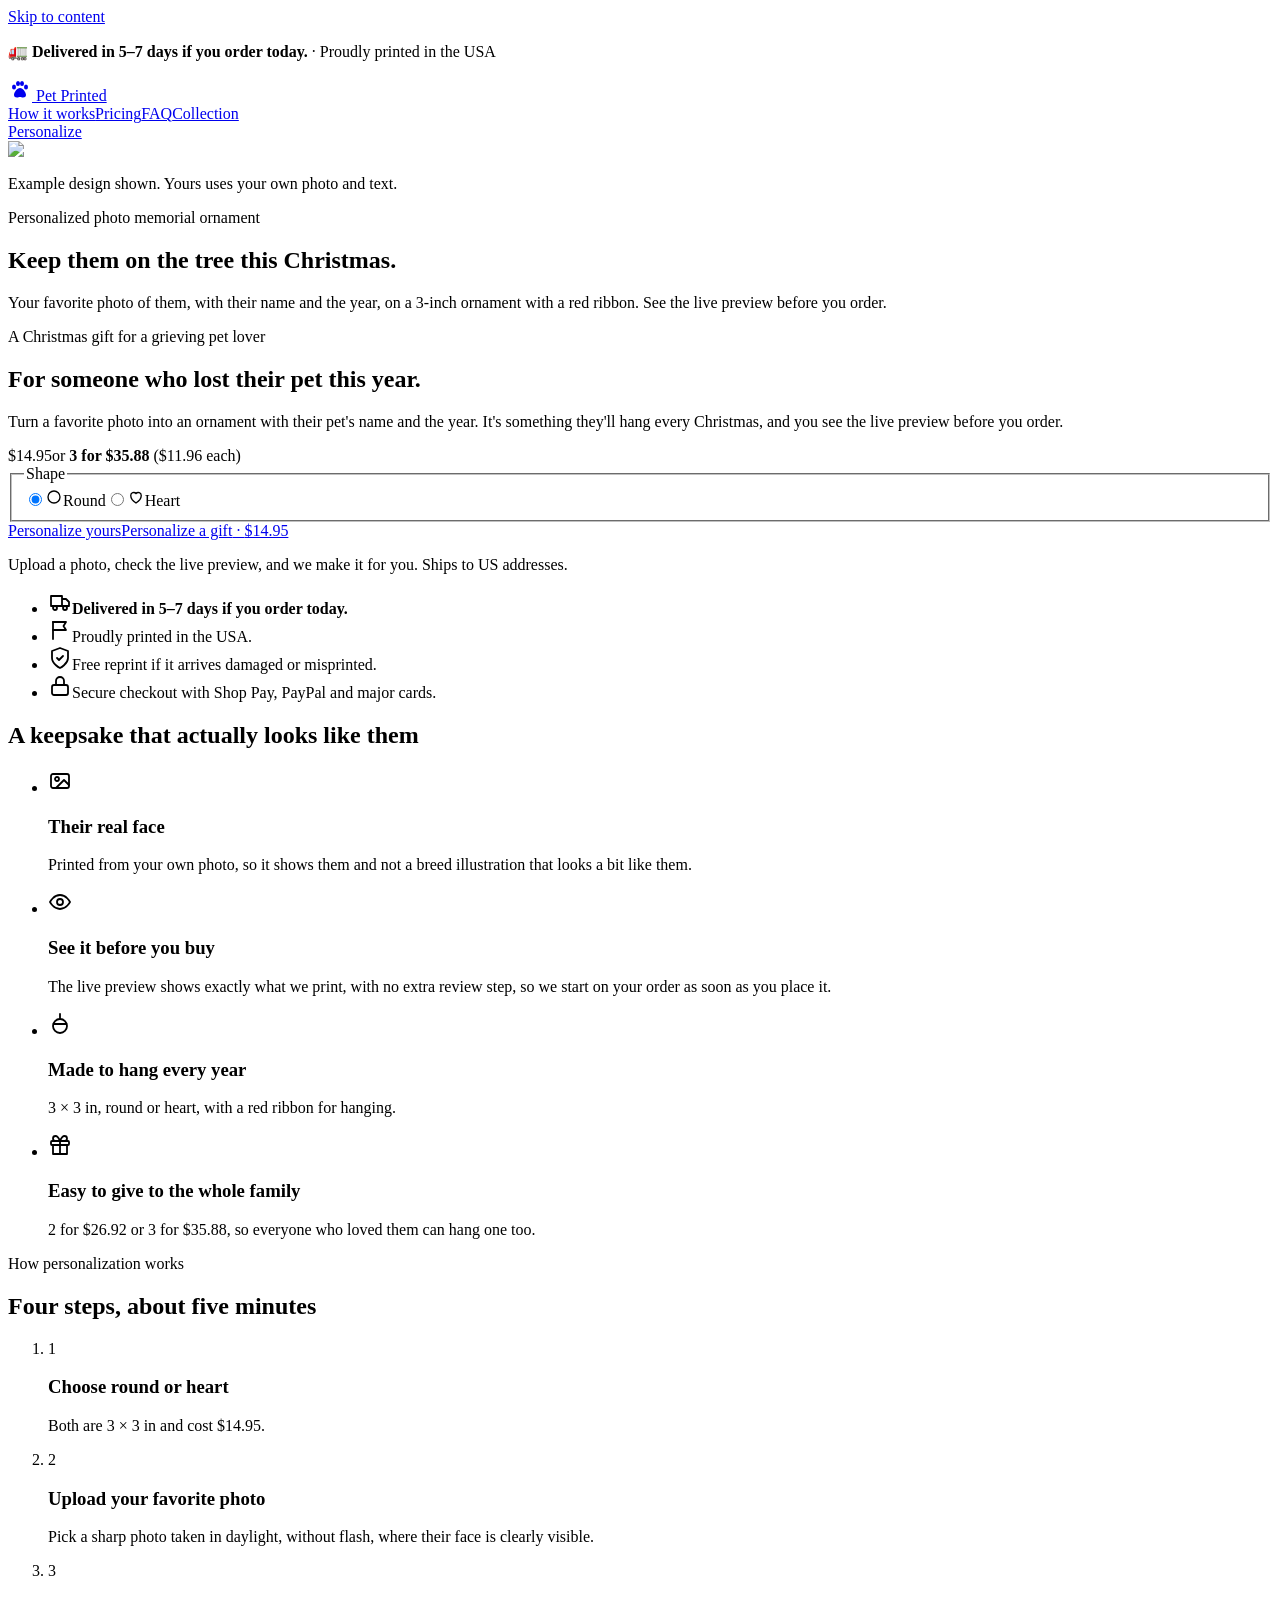
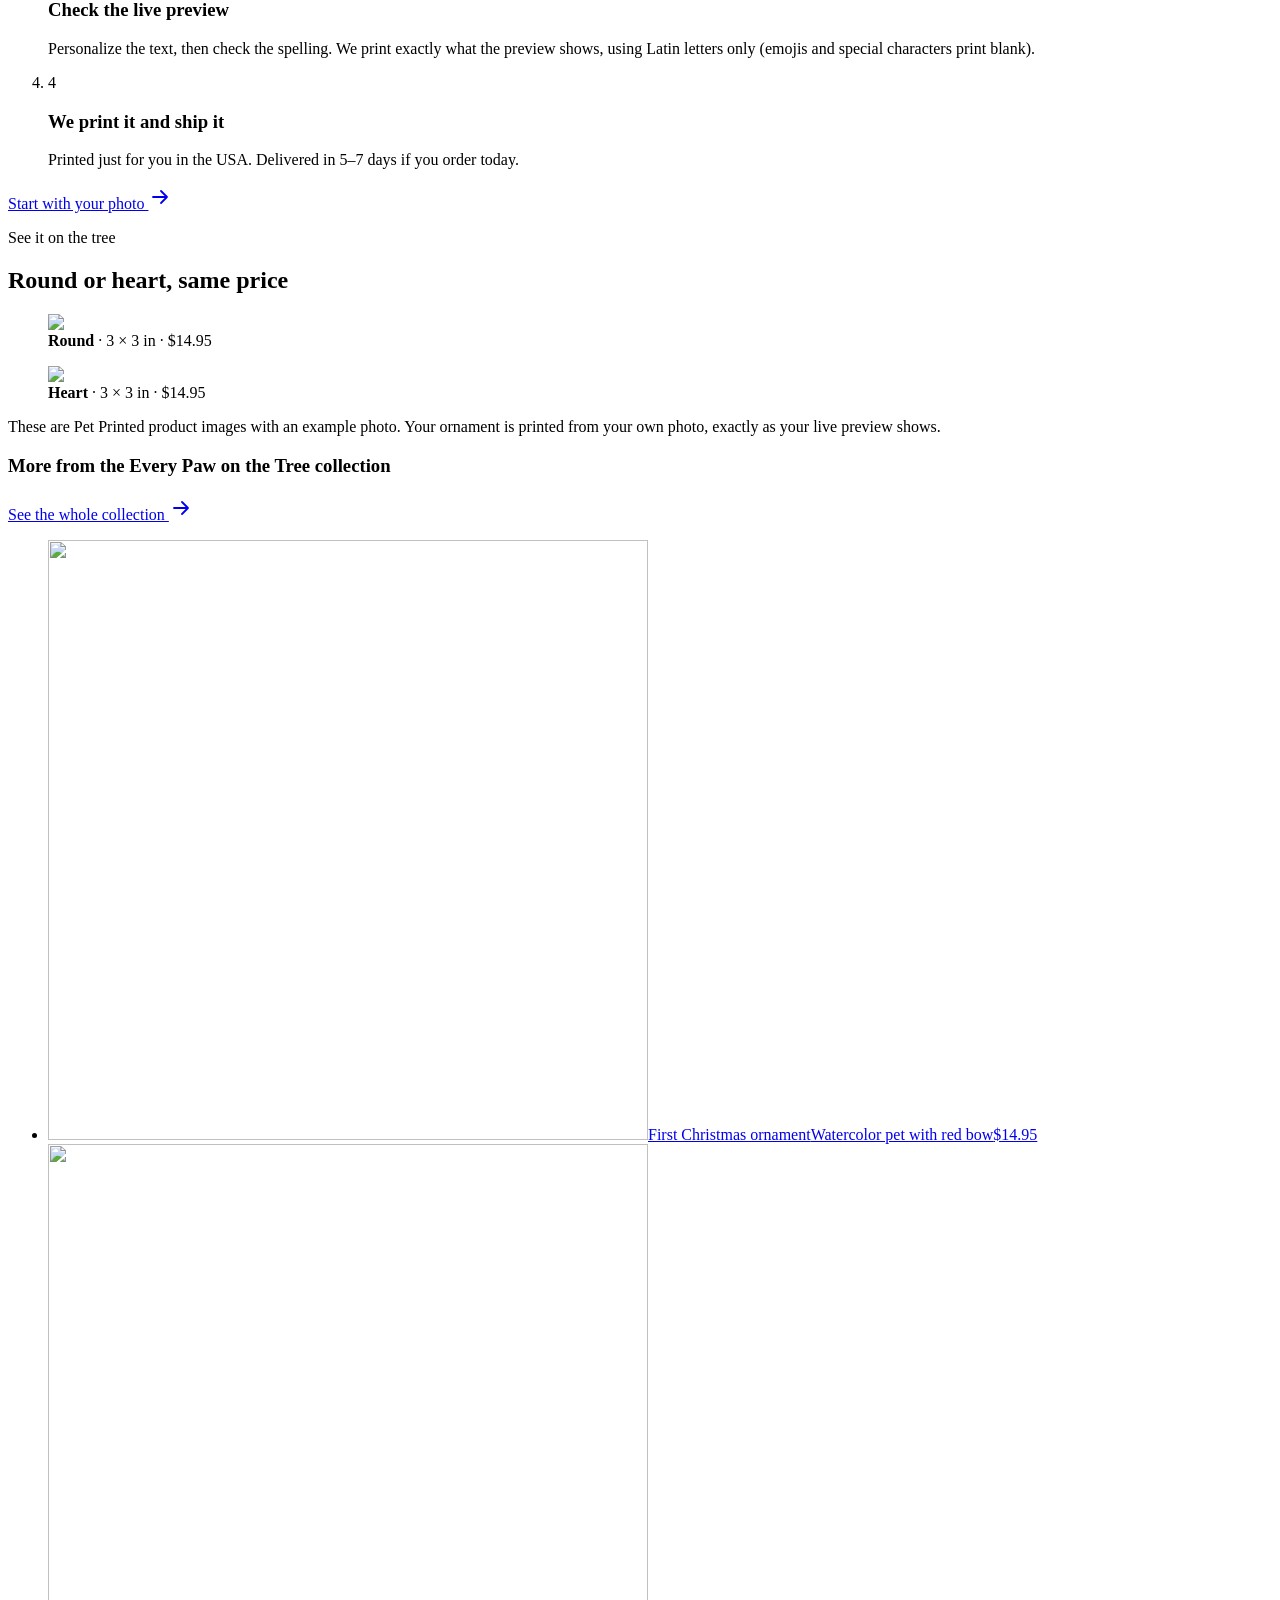
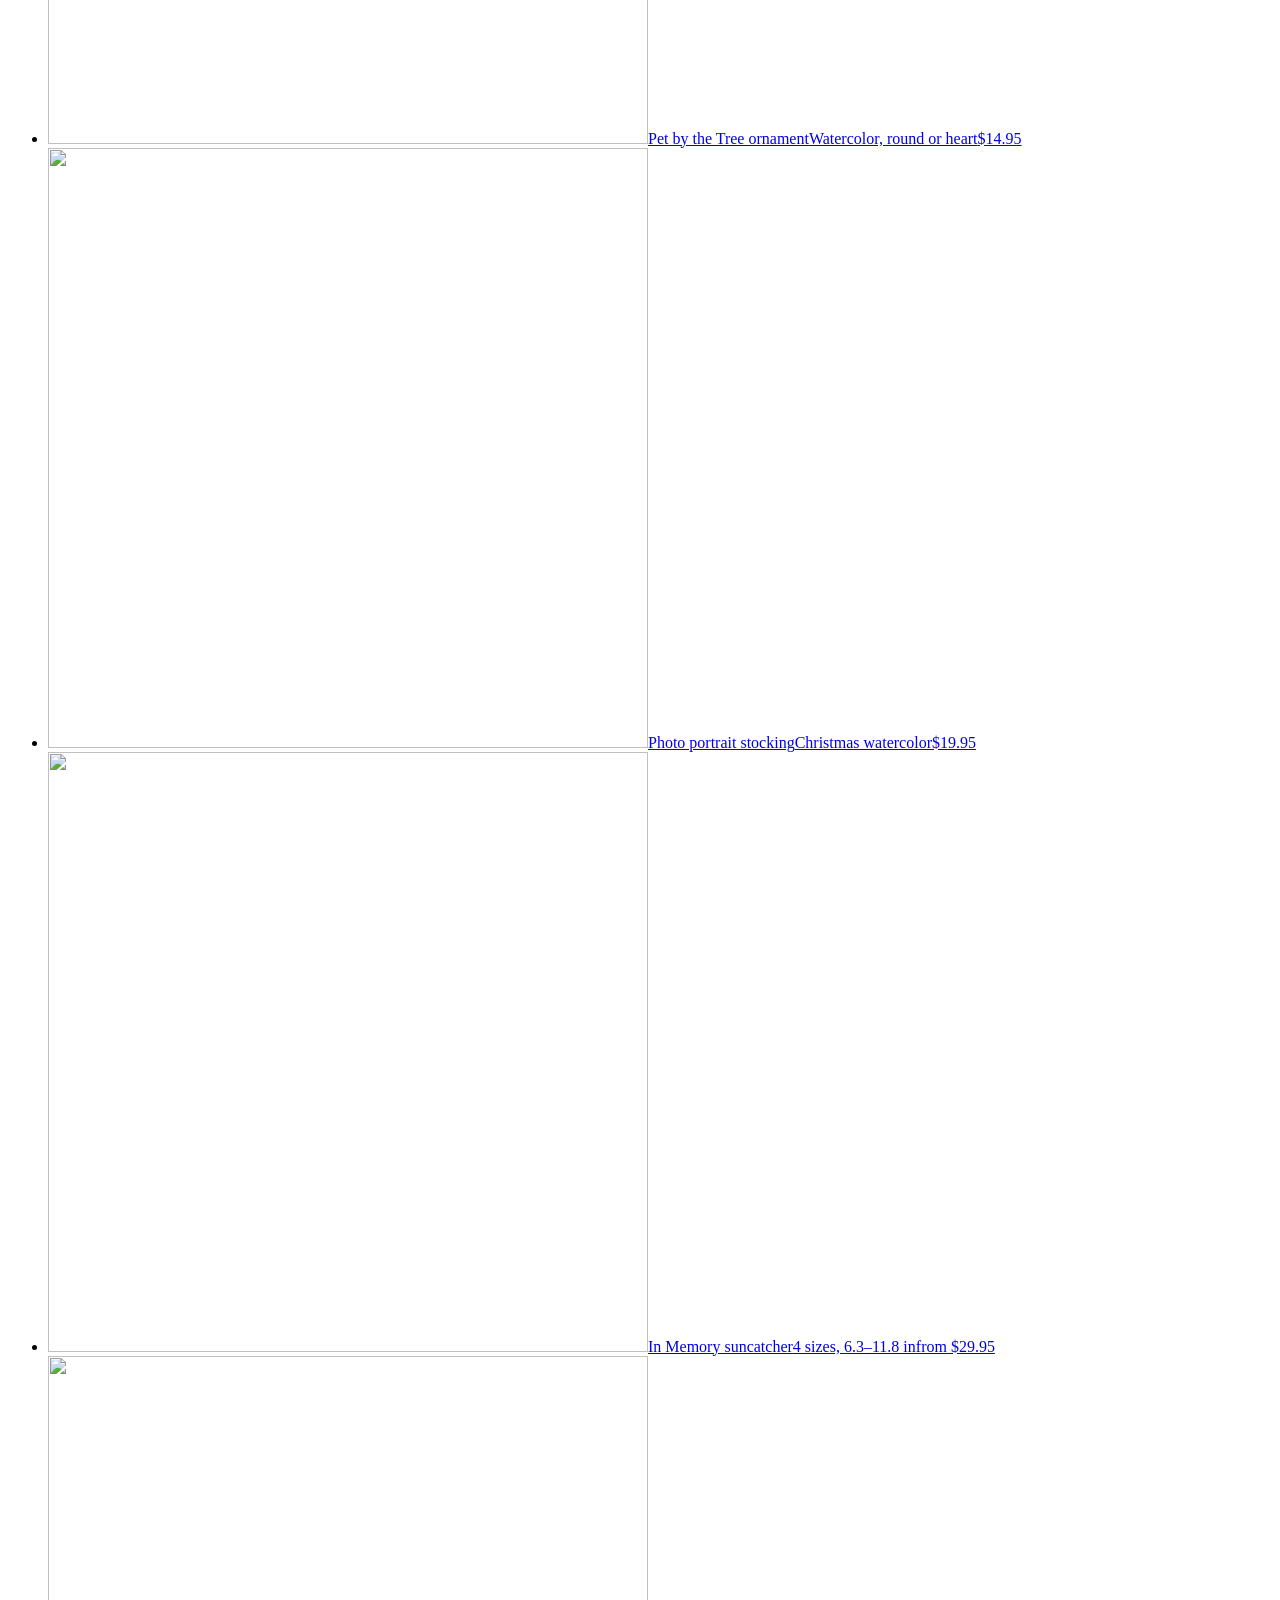
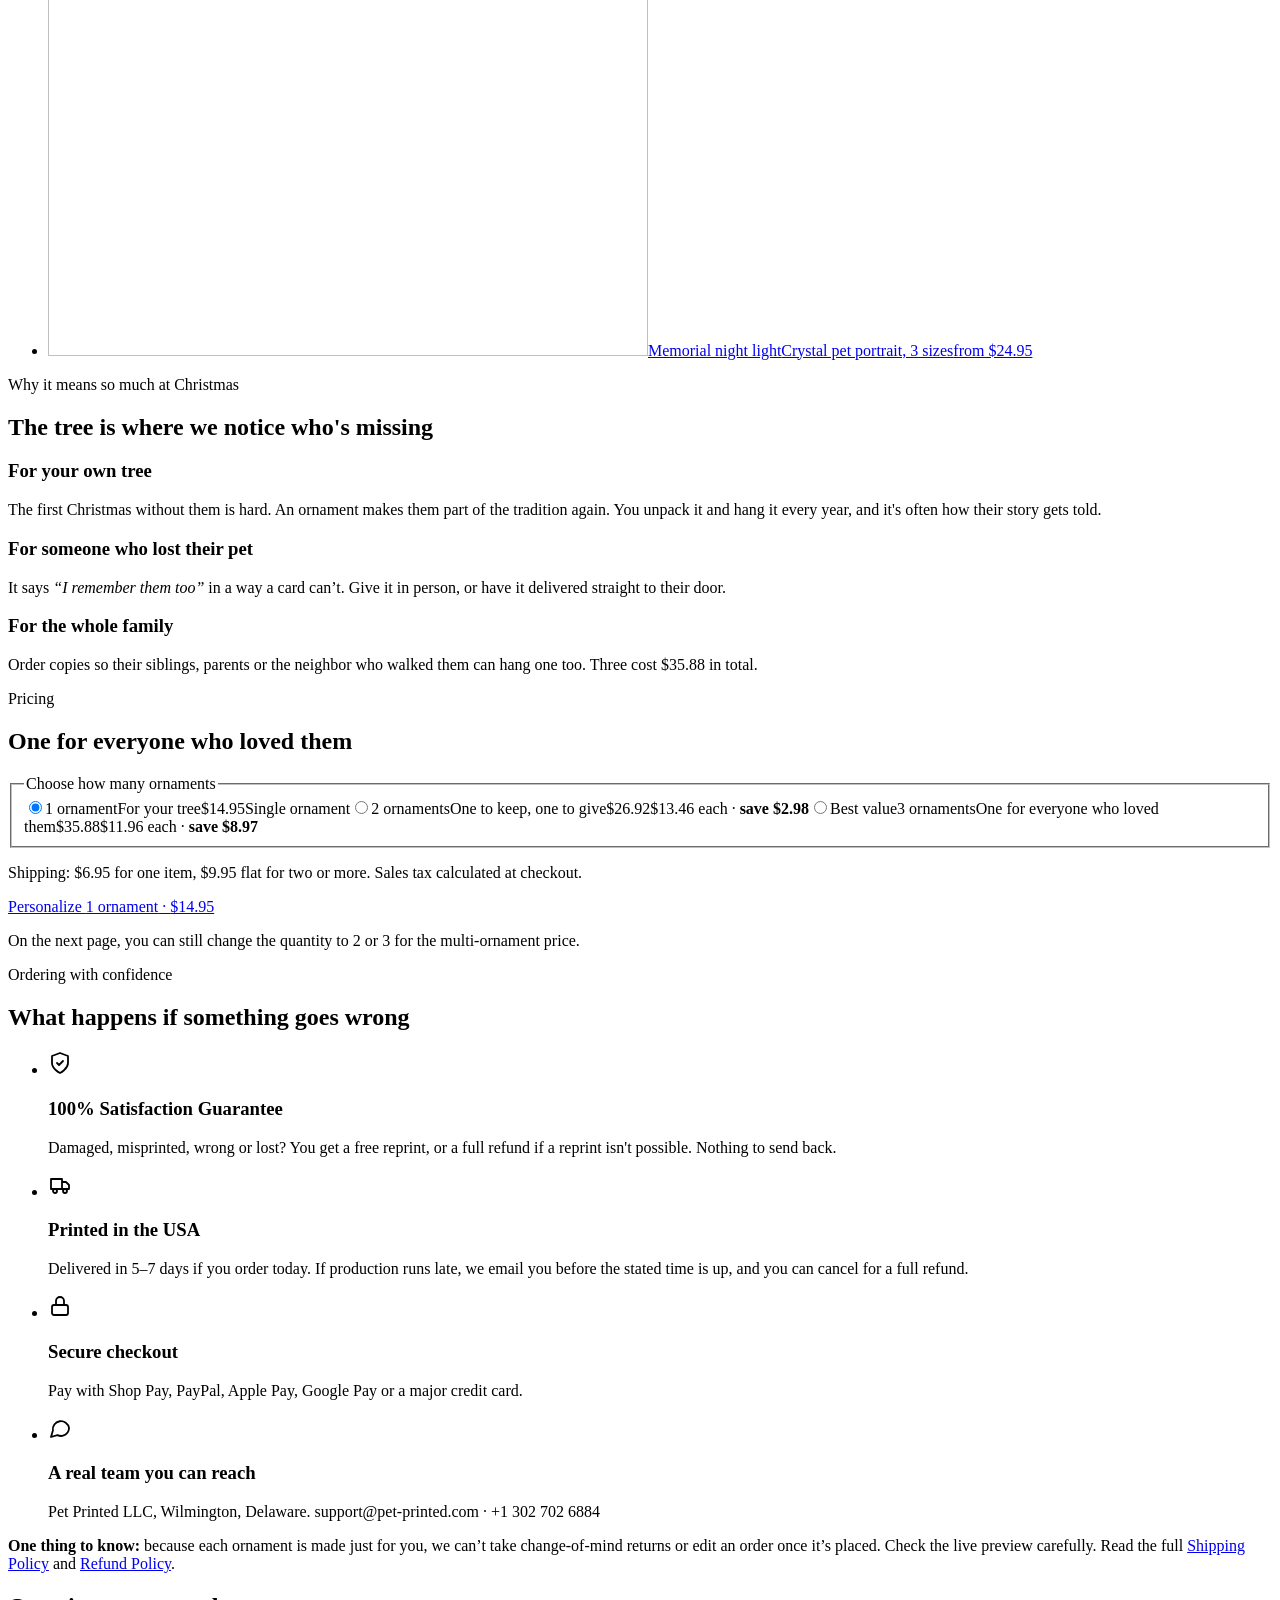
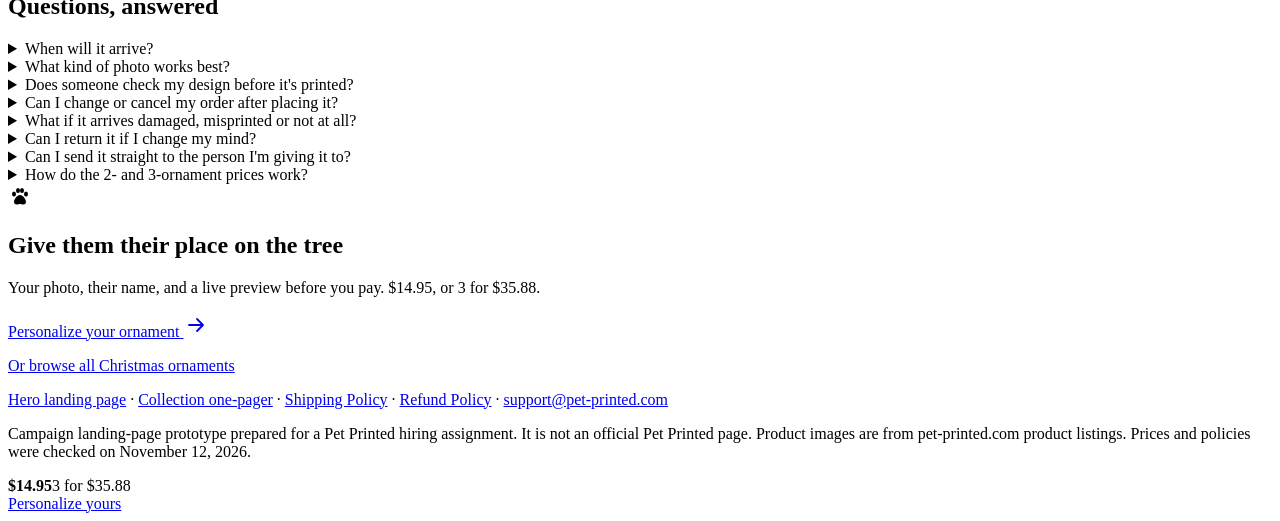
==== commit b816369a: "Collection page: visible price points and store placement; site-only claims Co-Authored-By: Claude O" ====
--- a/index.html
+++ b/index.html
@@ -1 +1 @@
-<!DOCTYPE html><!--_s8srZzWUYR21NWL1NhgS--><html lang="en-US" data-variant="a" class="__variable_0a01da __variable_ee5ddd"><head><meta charSet="utf-8"/><meta name="viewport" content="width=device-width, initial-scale=1"/><link rel="preload" as="image" href="/pp-xmas26-preview/images/hero-memorial-round.webp"/><link rel="stylesheet" href="/pp-xmas26-preview/_next/static/css/dc8761e398e80111.css" data-precedence="next"/><link rel="preload" as="script" fetchPriority="low" href="/pp-xmas26-preview/_next/static/chunks/webpack-e2c218d571949ee8.js"/><script src="/pp-xmas26-preview/_next/static/chunks/4bd1b696-c023c6e3521b1417.js" async=""></script><script src="/pp-xmas26-preview/_next/static/chunks/255-7eaa55ddf4765980.js" async=""></script><script src="/pp-xmas26-preview/_next/static/chunks/main-app-a1c8a99e2c07ea62.js" async=""></script><script src="/pp-xmas26-preview/_next/static/chunks/481-03fc2b5a18cbc3a4.js" async=""></script><script src="/pp-xmas26-preview/_next/static/chunks/app/page-c4a32e2b3f7c2487.js" async=""></script><meta name="theme-color" content="#1E3D34"/><title>Pet Memorial Photo Ornament: Keep Them on the Tree | Pet Printed</title><meta name="description" content="A personalized photo memorial ornament with their name and the year. Preview it live before you order. $14.95, or 3 for $35.88. Made to order and shipped to US addresses."/><meta name="robots" content="noindex, nofollow"/><meta property="og:title" content="Keep them on the tree this Christmas"/><meta property="og:description" content="Personalized photo memorial ornament from Pet Printed. $14.95, or 3 for $35.88."/><meta property="og:image" content="https://claudineboyon.github.io/pp-xmas26-preview/images/hero-memorial-round.webp"/><meta property="og:image:width" content="900"/><meta property="og:image:height" content="900"/><meta property="og:type" content="website"/><meta name="twitter:card" content="summary_large_image"/><meta name="twitter:title" content="Keep them on the tree this Christmas"/><meta name="twitter:description" content="Personalized photo memorial ornament from Pet Printed. $14.95, or 3 for $35.88."/><meta name="twitter:image" content="https://claudineboyon.github.io/pp-xmas26-preview/images/hero-memorial-round.webp"/><meta name="twitter:image:width" content="900"/><meta name="twitter:image:height" content="900"/><link rel="icon" href="data:image/svg+xml,%3Csvg xmlns=&#x27;http://www.w3.org/2000/svg&#x27; viewBox=&#x27;0 0 24 24&#x27;%3E%3Ccircle cx=&#x27;12&#x27; cy=&#x27;14&#x27; r=&#x27;8&#x27; fill=&#x27;%239E2A2F&#x27;/%3E%3Crect x=&#x27;11&#x27; y=&#x27;2&#x27; width=&#x27;2&#x27; height=&#x27;5&#x27; fill=&#x27;%231E3D34&#x27;/%3E%3C/svg%3E"/><script>(function(){try{var v=new URLSearchParams(location.search).get('v');if(v!=='a'&&v!=='b'){v='a';if(false){var s=localStorage.getItem('pp_exp_xmas26_hero_framing');if(s==='a'||s==='b'){v=s}else{v=Math.random()<0.5?'a':'b';localStorage.setItem('pp_exp_xmas26_hero_framing',v)}}}document.documentElement.setAttribute('data-variant',v)}catch(e){document.documentElement.setAttribute('data-variant','a')}})();</script><script src="/pp-xmas26-preview/_next/static/chunks/polyfills-42372ed130431b0a.js" noModule=""></script></head><body><div hidden=""><!--$--><!--/$--></div><a class="skip" href="#main">Skip to content</a><div class="announce" role="region" aria-label="Delivery notice"><p><span aria-hidden="true">🚛 </span><strong>Delivered in 5–7 days if you order today.</strong><span class="hide-sm"> · <!-- -->Proudly printed in the USA<!-- --> <span aria-hidden="true">🇺🇸</span></span></p></div><header class="header"><div class="container header__inner"><a class="logo" href="https://pet-printed.com" aria-label="Pet Printed home"><svg width="24" height="24" viewBox="0 0 24 24" fill="currentColor" aria-hidden="true" class="logo__paw"><ellipse cx="6" cy="10" rx="2" ry="2.6"></ellipse><ellipse cx="10" cy="6.5" rx="2" ry="2.6"></ellipse><ellipse cx="14" cy="6.5" rx="2" ry="2.6"></ellipse><ellipse cx="18" cy="10" rx="2" ry="2.6"></ellipse><path d="M12 11c-3 0-6 4.5-6 7 0 1.7 1.3 2.5 3 2.5 1.2 0 2-.6 3-.6s1.8.6 3 .6c1.7 0 3-.8 3-2.5 0-2.5-3-7-6-7Z"></path></svg> Pet Printed</a><nav aria-label="Page sections" class="header__nav"><a href="#how-it-works">How it works</a><a href="#offer">Pricing</a><a href="#faq">FAQ</a><a href="/pp-xmas26-preview/collection/">Collection</a></nav><a class="btn btn--small btn--primary header__cta" href="https://pet-printed.com/products/personalized-ornament-once-by-my-side-forever-in-my-heart" data-cta="header">Personalize</a></div></header><main id="main"><section class="hero" aria-labelledby="hero-title"><div class="container hero__grid"><div class="hero__media"><img alt="Round ornament with red ribbon, printed with a photo of a dog, the words &quot;Once by my side, forever in my heart&quot;, the name Charlie and 2026" width="900" height="900" decoding="async" data-nimg="1" class="hero__img" style="color:transparent" src="/pp-xmas26-preview/images/hero-memorial-round.webp"/><p class="hero__caption">Example design shown. Yours uses your own photo and text.</p></div><div class="hero__copy"><div class="v-a"><p class="eyebrow">Personalized photo memorial ornament</p><h1 id="hero-title" class="hero__title">Keep them on the tree this Christmas.</h1><p class="hero__sub">Your favorite photo of them, with their name and the year, on a 3-inch ornament with a red ribbon. See the live preview before you order.</p></div><div class="v-b"><p class="eyebrow">A Christmas gift for a grieving pet lover</p><h1 class="hero__title">For someone who lost their pet this year.</h1><p class="hero__sub">Turn a favorite photo into an ornament with their pet&#x27;s name and the year. It&#x27;s something they&#x27;ll hang every Christmas, and you see the live preview before you order.</p></div><div class="hero__price" aria-label="Price"><span class="price">$14.95</span><span class="price__note">or <strong>3 for <!-- -->$35.88</strong> (<!-- -->$11.96<!-- --> each)</span></div><fieldset class="shape"><legend class="shape__legend">Shape</legend><div class="shape__options"><label class="shape__opt"><input type="radio" name="shape" checked="" value="round"/><span><svg viewBox="0 0 24 24" width="18" height="18" aria-hidden="true" fill="none" stroke="currentColor" stroke-width="1.8"><circle cx="12" cy="12" r="8"></circle></svg>Round</span></label><label class="shape__opt"><input type="radio" name="shape" value="heart"/><span><svg viewBox="0 0 24 24" width="18" height="18" aria-hidden="true" fill="none" stroke="currentColor" stroke-width="1.8"><path d="M12 20s-7-4.4-7-10a4 4 0 0 1 7-2.6A4 4 0 0 1 19 10c0 5.6-7 10-7 10Z"></path></svg>Heart</span></label></div></fieldset><a class="btn btn--primary btn--block" href="https://pet-printed.com/products/personalized-ornament-once-by-my-side-forever-in-my-heart" data-cta="hero"><span class="v-a">Personalize yours</span><span class="v-b">Personalize a gift</span><span aria-hidden="true"> · <!-- -->$14.95</span></a><p class="hero__micro">Upload a photo, check the live preview, and we make it for you. Ships to US addresses.</p><ul class="hero__assure"><li><svg width="24" height="24" viewBox="0 0 24 24" fill="none" stroke="currentColor" stroke-width="1.8" stroke-linecap="round" stroke-linejoin="round" aria-hidden="true" class="ico"><path d="M3 6h11v10H3zM14 9h4l3 3v4h-7"></path><circle cx="7" cy="18" r="2"></circle><circle cx="17" cy="18" r="2"></circle></svg><span><strong>Delivered in 5–7 days if you order today.</strong></span></li><li><span class="ico ico--flag" aria-hidden="true">🇺🇸</span><span>Proudly printed in the USA<!-- -->.</span></li><li><svg width="24" height="24" viewBox="0 0 24 24" fill="none" stroke="currentColor" stroke-width="1.8" stroke-linecap="round" stroke-linejoin="round" aria-hidden="true" class="ico"><path d="M12 22s8-4 8-10V5l-8-3-8 3v7c0 6 8 10 8 10Z"></path><path d="m9 12 2 2 4-4"></path></svg><span>Free reprint if it arrives damaged or misprinted.</span></li><li><svg width="24" height="24" viewBox="0 0 24 24" fill="none" stroke="currentColor" stroke-width="1.8" stroke-linecap="round" stroke-linejoin="round" aria-hidden="true" class="ico"><rect x="4" y="11" width="16" height="10" rx="2"></rect><path d="M8 11V7a4 4 0 0 1 8 0v4"></path></svg><span>Secure checkout with Shop Pay, PayPal and major cards.</span></li></ul></div></div></section><div aria-hidden="true"></div><section class="section" aria-labelledby="benefits-title"><div class="container"><h2 id="benefits-title" class="section__title">A keepsake that actually looks like them</h2><ul class="benefits"><li class="benefit"><svg width="24" height="24" viewBox="0 0 24 24" fill="none" stroke="currentColor" stroke-width="1.8" stroke-linecap="round" stroke-linejoin="round" aria-hidden="true" class="benefit__icon"><rect x="3" y="5" width="18" height="14" rx="2"></rect><circle cx="9" cy="10" r="2"></circle><path d="m21 16-5-5-8 8"></path></svg><h3>Their real face</h3><p>Printed from your own photo, so it shows them and not a breed illustration that looks a bit like them.</p></li><li class="benefit"><svg width="24" height="24" viewBox="0 0 24 24" fill="none" stroke="currentColor" stroke-width="1.8" stroke-linecap="round" stroke-linejoin="round" aria-hidden="true" class="benefit__icon"><path d="M2 12s3.5-7 10-7 10 7 10 7-3.5 7-10 7S2 12 2 12Z"></path><circle cx="12" cy="12" r="3"></circle></svg><h3>See it before you buy</h3><p>The live preview shows exactly what we print, with no extra review step, so we start on your order as soon as you place it.</p></li><li class="benefit"><svg width="24" height="24" viewBox="0 0 24 24" fill="none" stroke="currentColor" stroke-width="1.8" stroke-linecap="round" stroke-linejoin="round" aria-hidden="true" class="benefit__icon"><path d="M12 2v4"></path><circle cx="12" cy="14" r="7"></circle><path d="M5.5 12h13"></path></svg><h3>Made to hang every year</h3><p>3 × 3 in, round or heart, with a red ribbon for hanging.</p></li><li class="benefit"><svg width="24" height="24" viewBox="0 0 24 24" fill="none" stroke="currentColor" stroke-width="1.8" stroke-linecap="round" stroke-linejoin="round" aria-hidden="true" class="benefit__icon"><rect x="3" y="8" width="18" height="4" rx="1"></rect><path d="M12 8v13M5 12v9h14v-9M7.5 8a2.5 2.5 0 0 1 0-5C10 3 12 8 12 8s2-5 4.5-5a2.5 2.5 0 0 1 0 5"></path></svg><h3>Easy to give to the whole family</h3><p>2 for $26.92 or 3 for $35.88, so everyone who loved them can hang one too.</p></li></ul></div></section><section id="how-it-works" class="section section--paper" aria-labelledby="how-title"><div class="container"><p class="eyebrow">How personalization works</p><h2 id="how-title" class="section__title">Four steps, about five minutes</h2><ol class="steps"><li class="step"><span class="step__num" aria-hidden="true">1</span><div><h3>Choose round or heart</h3><p>Both are 3 × 3 in and cost $14.95.</p></div></li><li class="step"><span class="step__num" aria-hidden="true">2</span><div><h3>Upload your favorite photo</h3><p>Pick a sharp photo taken in daylight, without flash, where their face is clearly visible.</p></div></li><li class="step"><span class="step__num" aria-hidden="true">3</span><div><h3>Check the live preview</h3><p>Personalize the text, then check the spelling. We print exactly what the preview shows, using Latin letters only (emojis and special characters print blank).</p></div></li><li class="step"><span class="step__num" aria-hidden="true">4</span><div><h3>We print it and ship it</h3><p>Printed just for you in the USA. Delivered in 5–7 days if you order today.</p></div></li></ol><div class="center"><a class="btn btn--primary" href="https://pet-printed.com/products/personalized-ornament-once-by-my-side-forever-in-my-heart" data-cta="how_it_works">Start with your photo <svg width="24" height="24" viewBox="0 0 24 24" fill="none" stroke="currentColor" stroke-width="1.8" stroke-linecap="round" stroke-linejoin="round" aria-hidden="true" class="btn__ico"><path d="M5 12h14M13 6l6 6-6 6"></path></svg></a></div></div></section><section class="section" aria-labelledby="examples-title"><div class="container"><p class="eyebrow">See it on the tree</p><h2 id="examples-title" class="section__title">Round or heart, same price</h2><div class="examples"><figure class="example"><img alt="Round memorial photo ornament example with red ribbon" loading="lazy" width="900" height="900" decoding="async" data-nimg="1" style="color:transparent" src="/pp-xmas26-preview/images/hero-memorial-round.webp"/><figcaption><strong>Round</strong> · <!-- -->3 × 3 in<!-- --> · <!-- -->$14.95</figcaption></figure><figure class="example"><img alt="Heart memorial photo ornament example with red ribbon" loading="lazy" width="900" height="900" decoding="async" data-nimg="1" style="color:transparent" src="/pp-xmas26-preview/images/hero-memorial-alt.webp"/><figcaption><strong>Heart</strong> · <!-- -->3 × 3 in<!-- --> · <!-- -->$14.95</figcaption></figure></div><p class="fineprint center">These are Pet Printed product images with an example photo. Your ornament is printed from your own photo, exactly as your live preview shows.</p><div class="collection" aria-labelledby="collection-title"><div class="collection__head"><h3 id="collection-title" class="collection__title">More from the Every Paw on the Tree collection</h3><a class="collection__all" href="/pp-xmas26-preview/collection/">See the whole collection <svg width="24" height="24" viewBox="0 0 24 24" fill="none" stroke="currentColor" stroke-width="1.8" stroke-linecap="round" stroke-linejoin="round" aria-hidden="true" class="btn__ico"><path d="M5 12h14M13 6l6 6-6 6"></path></svg></a></div><ul class="collection__grid"><li><a class="card" href="https://pet-printed.com/products/personalized-ornament-first-christmas-watercolor-pet-with-red-bow"><img alt="" loading="lazy" width="600" height="600" decoding="async" data-nimg="1" style="color:transparent" src="/pp-xmas26-preview/images/first-christmas.webp"/><span class="card__title">First Christmas ornament</span><span class="card__note">Watercolor pet with red bow</span><span class="card__price">$14.95</span></a></li><li><a class="card" href="https://pet-printed.com/products/personalized-ornament-christmas-watercolor-pet-by-the-tree"><img alt="" loading="lazy" width="600" height="600" decoding="async" data-nimg="1" style="color:transparent" src="/pp-xmas26-preview/images/pet-by-the-tree.webp"/><span class="card__title">Pet by the Tree ornament</span><span class="card__note">Watercolor, round or heart</span><span class="card__price">$14.95</span></a></li><li><a class="card" href="https://pet-printed.com/products/personalized-stockings-watercolor-christmas-pet-portrait-photo"><img alt="" loading="lazy" width="600" height="600" decoding="async" data-nimg="1" style="color:transparent" src="/pp-xmas26-preview/images/stocking-watercolor.webp"/><span class="card__title">Photo portrait stocking</span><span class="card__note">Christmas watercolor</span><span class="card__price">$19.95</span></a></li><li><a class="card" href="https://pet-printed.com/products/in-memory-personalized-suncatcher"><img alt="" loading="lazy" width="600" height="600" decoding="async" data-nimg="1" style="color:transparent" src="/pp-xmas26-preview/images/suncatcher-in-memory.webp"/><span class="card__title">In Memory suncatcher</span><span class="card__note">4 sizes, 6.3–11.8 in</span><span class="card__price">from $29.95</span></a></li><li><a class="card" href="https://pet-printed.com/products/personalized-acrylic-night-light-memorial-crystal-pet-portrait"><img alt="" loading="lazy" width="600" height="600" decoding="async" data-nimg="1" style="color:transparent" src="/pp-xmas26-preview/images/night-light-memorial.webp"/><span class="card__title">Memorial night light</span><span class="card__note">Crystal pet portrait, 3 sizes</span><span class="card__price">from $24.95</span></a></li></ul></div></div></section><section class="section section--green" aria-labelledby="gift-title"><div class="container gift"><div><p class="eyebrow eyebrow--light">Why it means so much at Christmas</p><h2 id="gift-title" class="section__title section__title--light">The tree is where we notice who&#x27;s missing</h2></div><div class="gift__cols"><div><h3>For your own tree</h3><p>The first Christmas without them is hard. An ornament makes them part of the tradition again. You unpack it and hang it every year, and it&#x27;s often how their story gets told.</p></div><div><h3>For someone who lost their pet</h3><p>It says <em>“I remember them too”</em> in a way a card can’t. Give it in person, or have it delivered straight to their door.</p></div><div><h3>For the whole family</h3><p>Order copies so their siblings, parents or the neighbor who walked them can hang one too. Three cost <!-- -->$35.88<!-- --> in total.</p></div></div></div></section><section id="offer" class="section section--paper" aria-labelledby="offer-title"><div class="container"><p class="eyebrow">Pricing</p><h2 id="offer-title" class="section__title">One for everyone who loved them</h2><fieldset class="tiers"><legend class="sr-only">Choose how many ornaments</legend><label class="tier tier--on"><input type="radio" name="tier" checked="" value="1"/><span class="tier__qty">1 ornament</span><span class="tier__label">For your tree</span><span class="tier__total">$14.95</span><span class="tier__each">Single ornament</span></label><label class="tier"><input type="radio" name="tier" value="2"/><span class="tier__qty">2 ornaments</span><span class="tier__label">One to keep, one to give</span><span class="tier__total">$26.92</span><span class="tier__each">$13.46<!-- --> each · <strong>save <!-- -->$2.98</strong></span></label><label class="tier"><input type="radio" name="tier" value="3"/><span class="tier__badge">Best value</span><span class="tier__qty">3 ornaments</span><span class="tier__label">One for everyone who loved them</span><span class="tier__total">$35.88</span><span class="tier__each">$11.96<!-- --> each · <strong>save <!-- -->$8.97</strong></span></label></fieldset><p class="tiers__ship">Shipping: <!-- -->$6.95<!-- --> for one item, <!-- -->$9.95<!-- --> flat for two or more. Sales tax calculated at checkout.</p><div class="center"><a class="btn btn--primary" href="https://pet-printed.com/products/personalized-ornament-once-by-my-side-forever-in-my-heart" data-cta="offer">Personalize <!-- -->1 ornament<!-- --> · <!-- -->$14.95</a><p class="fineprint">On the next page, you can still change the quantity to 2 or 3 for the multi-ornament price.</p></div></div></section><section class="section" aria-labelledby="trust-title"><div class="container"><p class="eyebrow">Ordering with confidence</p><h2 id="trust-title" class="section__title">What happens if something goes wrong</h2><ul class="trust"><li class="trust__item"><svg width="24" height="24" viewBox="0 0 24 24" fill="none" stroke="currentColor" stroke-width="1.8" stroke-linecap="round" stroke-linejoin="round" aria-hidden="true" class="trust__icon"><path d="M12 22s8-4 8-10V5l-8-3-8 3v7c0 6 8 10 8 10Z"></path><path d="m9 12 2 2 4-4"></path></svg><div><h3>100% Satisfaction Guarantee</h3><p>Damaged, misprinted, wrong or lost? You get a free reprint, or a full refund if a reprint isn&#x27;t possible. Nothing to send back.</p></div></li><li class="trust__item"><svg width="24" height="24" viewBox="0 0 24 24" fill="none" stroke="currentColor" stroke-width="1.8" stroke-linecap="round" stroke-linejoin="round" aria-hidden="true" class="trust__icon"><path d="M3 6h11v10H3zM14 9h4l3 3v4h-7"></path><circle cx="7" cy="18" r="2"></circle><circle cx="17" cy="18" r="2"></circle></svg><div><h3>Printed in the USA</h3><p>Delivered in 5–7 days if you order today. If production runs late, we email you before the stated time is up, and you can cancel for a full refund.</p></div></li><li class="trust__item"><svg width="24" height="24" viewBox="0 0 24 24" fill="none" stroke="currentColor" stroke-width="1.8" stroke-linecap="round" stroke-linejoin="round" aria-hidden="true" class="trust__icon"><rect x="4" y="11" width="16" height="10" rx="2"></rect><path d="M8 11V7a4 4 0 0 1 8 0v4"></path></svg><div><h3>Secure checkout</h3><p>Pay with Shop Pay, PayPal, Apple Pay, Google Pay or a major credit card.</p></div></li><li class="trust__item"><svg width="24" height="24" viewBox="0 0 24 24" fill="none" stroke="currentColor" stroke-width="1.8" stroke-linecap="round" stroke-linejoin="round" aria-hidden="true" class="trust__icon"><path d="M21 12a8 8 0 0 1-11.6 7.1L3 21l1.9-6.4A8 8 0 1 1 21 12Z"></path></svg><div><h3>A real team you can reach</h3><p>Pet Printed LLC, Wilmington, Delaware. support@pet-printed.com · +1 302 702 6884</p></div></li></ul><p class="honest"><strong>One thing to know:</strong> because each ornament is made just for you, we can’t take change-of-mind returns or edit an order once it’s placed. Check the live preview carefully.<!-- --> <!-- -->Read the full <a href="https://pet-printed.com/policies/shipping-policy">Shipping Policy</a> and <a href="https://pet-printed.com/policies/refund-policy">Refund Policy</a>.</p></div></section><section id="faq" class="section section--paper" aria-labelledby="faq-title"><div class="container container--narrow"><h2 id="faq-title" class="section__title">Questions, answered</h2><div class="faq"><details class="faq__item"><summary>When will it arrive?</summary><p>Delivered in 5–7 days if you order today. Every ornament is printed just for you in the USA after you order, so the sooner you order, the more time you have before Christmas. If production ever runs late, we email you before the stated time is up, and you can cancel for a full refund.</p></details><details class="faq__item"><summary>What kind of photo works best?</summary><p>A sharp, well-lit photo works best, ideally taken in daylight without flash, with their face clearly visible. The ornament is printed exactly as your live preview shows, so if the preview looks dark or blurry, try another photo.</p></details><details class="faq__item"><summary>Does someone check my design before it&#x27;s printed?</summary><p>No. Your ornament is produced exactly as shown in your live preview, with no extra review step. That&#x27;s why production can start right away. Please check the photo, name and spelling carefully before you order.</p></details><details class="faq__item"><summary>Can I change or cancel my order after placing it?</summary><p>No. We start preparing your personalized order as soon as you place it, so it can&#x27;t be changed or cancelled afterwards. That includes the delivery address. Please double-check everything at checkout.</p></details><details class="faq__item"><summary>What if it arrives damaged, misprinted or not at all?</summary><p>Our 100% Satisfaction Guarantee covers it. If your ornament arrives damaged, is misprinted or defective, is the wrong item, or hasn&#x27;t arrived 15 business days after shipping, we send a free reprint. If a reprint isn&#x27;t possible, you get a full refund. Email a photo within 30 days of delivery. You don&#x27;t need to send anything back.</p></details><details class="faq__item"><summary>Can I return it if I change my mind?</summary><p>Because each ornament is made just for you from your photo, we can&#x27;t accept change-of-mind returns or exchanges. The guarantee above still covers misprints, damage and lost parcels.</p></details><details class="faq__item"><summary>Can I send it straight to the person I&#x27;m giving it to?</summary><p>Yes. Enter their address as the delivery address at checkout. We ship to US addresses. Orders can&#x27;t be changed once placed, so check the address carefully. If there&#x27;s a problem with the ornament, the recipient can contact us too, using the order number or your name and email address.</p></details><details class="faq__item"><summary>How do the 2- and 3-ornament prices work?</summary><p>Choose 2 or 3 in the quantity selector on the product page: 2 cost $26.92 (save 10%) and 3 cost $35.88 (save 20%). Shipping is $6.95 for one item and $9.95 for two or more. Sales tax is calculated at checkout.</p></details></div></div></section><section class="section final" aria-labelledby="final-title"><div class="container center"><svg width="24" height="24" viewBox="0 0 24 24" fill="currentColor" aria-hidden="true" class="final__paw"><ellipse cx="6" cy="10" rx="2" ry="2.6"></ellipse><ellipse cx="10" cy="6.5" rx="2" ry="2.6"></ellipse><ellipse cx="14" cy="6.5" rx="2" ry="2.6"></ellipse><ellipse cx="18" cy="10" rx="2" ry="2.6"></ellipse><path d="M12 11c-3 0-6 4.5-6 7 0 1.7 1.3 2.5 3 2.5 1.2 0 2-.6 3-.6s1.8.6 3 .6c1.7 0 3-.8 3-2.5 0-2.5-3-7-6-7Z"></path></svg><h2 id="final-title" class="section__title section__title--light">Give them their place on the tree</h2><p class="final__sub">Your photo, their name, and a live preview before you pay. <!-- -->$14.95<!-- -->, or 3 for <!-- -->$35.88<!-- -->.</p><a class="btn btn--primary btn--large" href="https://pet-printed.com/products/personalized-ornament-once-by-my-side-forever-in-my-heart" data-cta="final">Personalize your ornament <svg width="24" height="24" viewBox="0 0 24 24" fill="none" stroke="currentColor" stroke-width="1.8" stroke-linecap="round" stroke-linejoin="round" aria-hidden="true" class="btn__ico"><path d="M5 12h14M13 6l6 6-6 6"></path></svg></a><p><a class="link-light" href="https://pet-printed.com/collections/ornaments">Or browse all Christmas ornaments</a></p></div></section></main><footer class="footer"><div class="container"><p><a href="/pp-xmas26-preview/">Hero landing page</a> · <a href="/pp-xmas26-preview/collection/">Collection one-pager</a> · <a href="https://pet-printed.com/policies/shipping-policy">Shipping Policy</a> · <a href="https://pet-printed.com/policies/refund-policy">Refund Policy</a> · <a href="mailto:support@pet-printed.com">support@pet-printed.com</a></p><p class="footer__note">Campaign landing-page prototype prepared for a Pet Printed hiring assignment. It is not an official Pet Printed page. Product images are from pet-printed.com product listings. Prices and policies were checked on November 12, 2026.</p></div></footer><div class="sticky" aria-hidden="true"><div class="sticky__price"><strong>$14.95</strong><span>3 for <!-- -->$35.88</span></div><a class="btn btn--primary" href="https://pet-printed.com/products/personalized-ornament-once-by-my-side-forever-in-my-heart" tabindex="-1" data-cta="sticky">Personalize yours</a></div><!--$--><!--/$--><script src="/pp-xmas26-preview/_next/static/chunks/webpack-e2c218d571949ee8.js" id="_R_" async=""></script><script>(self.__next_f=self.__next_f||[]).push([0])</script><script>self.__next_f.push([1,"1:\"$Sreact.fragment\"\n2:I[9766,[],\"\"]\n3:I[8924,[],\"\"]\n4:I[6844,[\"481\",\"static/chunks/481-03fc2b5a18cbc3a4.js\",\"974\",\"static/chunks/app/page-c4a32e2b3f7c2487.js\"],\"LandingPage\"]\n5:I[4431,[],\"OutletBoundary\"]\n7:I[5278,[],\"AsyncMetadataOutlet\"]\n9:I[4431,[],\"ViewportBoundary\"]\nb:I[4431,[],\"MetadataBoundary\"]\nc:\"$Sreact.suspense\"\ne:I[7150,[],\"\"]\n:HL[\"/pp-xmas26-preview/_next/static/css/dc8761e398e80111.css\",\"style\"]\n"])</script><script>self.__next_f.push([1,"0:{\"P\":null,\"b\":\"_s8srZzWUYR21NWL1NhgS\",\"p\":\"/pp-xmas26-preview\",\"c\":[\"\",\"\"],\"i\":false,\"f\":[[[\"\",{\"children\":[\"__PAGE__\",{}]},\"$undefined\",\"$undefined\",true],[\"\",[\"$\",\"$1\",\"c\",{\"children\":[[[\"$\",\"link\",\"0\",{\"rel\":\"stylesheet\",\"href\":\"/pp-xmas26-preview/_next/static/css/dc8761e398e80111.css\",\"precedence\":\"next\",\"crossOrigin\":\"$undefined\",\"nonce\":\"$undefined\"}]],[\"$\",\"html\",null,{\"lang\":\"en-US\",\"data-variant\":\"a\",\"className\":\"__variable_0a01da __variable_ee5ddd\",\"suppressHydrationWarning\":true,\"children\":[[\"$\",\"head\",null,{\"children\":[\"$\",\"script\",null,{\"dangerouslySetInnerHTML\":{\"__html\":\"(function(){try{var v=new URLSearchParams(location.search).get('v');if(v!=='a'\u0026\u0026v!=='b'){v='a';if(false){var s=localStorage.getItem('pp_exp_xmas26_hero_framing');if(s==='a'||s==='b'){v=s}else{v=Math.random()\u003c0.5?'a':'b';localStorage.setItem('pp_exp_xmas26_hero_framing',v)}}}document.documentElement.setAttribute('data-variant',v)}catch(e){document.documentElement.setAttribute('data-variant','a')}})();\"}}]}],[\"$\",\"body\",null,{\"children\":[\"$\",\"$L2\",null,{\"parallelRouterKey\":\"children\",\"error\":\"$undefined\",\"errorStyles\":\"$undefined\",\"errorScripts\":\"$undefined\",\"template\":[\"$\",\"$L3\",null,{}],\"templateStyles\":\"$undefined\",\"templateScripts\":\"$undefined\",\"notFound\":[[[\"$\",\"title\",null,{\"children\":\"404: This page could not be found.\"}],[\"$\",\"div\",null,{\"style\":{\"fontFamily\":\"system-ui,\\\"Segoe UI\\\",Roboto,Helvetica,Arial,sans-serif,\\\"Apple Color Emoji\\\",\\\"Segoe UI Emoji\\\"\",\"height\":\"100vh\",\"textAlign\":\"center\",\"display\":\"flex\",\"flexDirection\":\"column\",\"alignItems\":\"center\",\"justifyContent\":\"center\"},\"children\":[\"$\",\"div\",null,{\"children\":[[\"$\",\"style\",null,{\"dangerouslySetInnerHTML\":{\"__html\":\"body{color:#000;background:#fff;margin:0}.next-error-h1{border-right:1px solid rgba(0,0,0,.3)}@media (prefers-color-scheme:dark){body{color:#fff;background:#000}.next-error-h1{border-right:1px solid rgba(255,255,255,.3)}}\"}}],[\"$\",\"h1\",null,{\"className\":\"next-error-h1\",\"style\":{\"display\":\"inline-block\",\"margin\":\"0 20px 0 0\",\"padding\":\"0 23px 0 0\",\"fontSize\":24,\"fontWeight\":500,\"verticalAlign\":\"top\",\"lineHeight\":\"49px\"},\"children\":404}],[\"$\",\"div\",null,{\"style\":{\"display\":\"inline-block\"},\"children\":[\"$\",\"h2\",null,{\"style\":{\"fontSize\":14,\"fontWeight\":400,\"lineHeight\":\"49px\",\"margin\":0},\"children\":\"This page could not be found.\"}]}]]}]}]],[]],\"forbidden\":\"$undefined\",\"unauthorized\":\"$undefined\"}]}]]}]]}],{\"children\":[\"__PAGE__\",[\"$\",\"$1\",\"c\",{\"children\":[[\"$\",\"$L4\",null,{}],null,[\"$\",\"$L5\",null,{\"children\":[\"$L6\",[\"$\",\"$L7\",null,{\"promise\":\"$@8\"}]]}]]}],{},null,false]},null,false],[\"$\",\"$1\",\"h\",{\"children\":[null,[[\"$\",\"$L9\",null,{\"children\":\"$La\"}],null],[\"$\",\"$Lb\",null,{\"children\":[\"$\",\"div\",null,{\"hidden\":true,\"children\":[\"$\",\"$c\",null,{\"fallback\":null,\"children\":\"$Ld\"}]}]}]]}],false]],\"m\":\"$undefined\",\"G\":[\"$e\",[]],\"s\":false,\"S\":true}\n"])</script><script>self.__next_f.push([1,"a:[[\"$\",\"meta\",\"0\",{\"charSet\":\"utf-8\"}],[\"$\",\"meta\",\"1\",{\"name\":\"viewport\",\"content\":\"width=device-width, initial-scale=1\"}],[\"$\",\"meta\",\"2\",{\"name\":\"theme-color\",\"content\":\"#1E3D34\"}]]\n6:null\n"])</script><script>self.__next_f.push([1,"f:I[622,[],\"IconMark\"]\n"])</script><script>self.__next_f.push([1,"8:{\"metadata\":[[\"$\",\"title\",\"0\",{\"children\":\"Pet Memorial Photo Ornament: Keep Them on the Tree | Pet Printed\"}],[\"$\",\"meta\",\"1\",{\"name\":\"description\",\"content\":\"A personalized photo memorial ornament with their name and the year. Preview it live before you order. $14.95, or 3 for $35.88. Made to order and shipped to US addresses.\"}],[\"$\",\"meta\",\"2\",{\"name\":\"robots\",\"content\":\"noindex, nofollow\"}],[\"$\",\"meta\",\"3\",{\"property\":\"og:title\",\"content\":\"Keep them on the tree this Christmas\"}],[\"$\",\"meta\",\"4\",{\"property\":\"og:description\",\"content\":\"Personalized photo memorial ornament from Pet Printed. $14.95, or 3 for $35.88.\"}],[\"$\",\"meta\",\"5\",{\"property\":\"og:image\",\"content\":\"https://claudineboyon.github.io/pp-xmas26-preview/images/hero-memorial-round.webp\"}],[\"$\",\"meta\",\"6\",{\"property\":\"og:image:width\",\"content\":\"900\"}],[\"$\",\"meta\",\"7\",{\"property\":\"og:image:height\",\"content\":\"900\"}],[\"$\",\"meta\",\"8\",{\"property\":\"og:type\",\"content\":\"website\"}],[\"$\",\"meta\",\"9\",{\"name\":\"twitter:card\",\"content\":\"summary_large_image\"}],[\"$\",\"meta\",\"10\",{\"name\":\"twitter:title\",\"content\":\"Keep them on the tree this Christmas\"}],[\"$\",\"meta\",\"11\",{\"name\":\"twitter:description\",\"content\":\"Personalized photo memorial ornament from Pet Printed. $14.95, or 3 for $35.88.\"}],[\"$\",\"meta\",\"12\",{\"name\":\"twitter:image\",\"content\":\"https://claudineboyon.github.io/pp-xmas26-preview/images/hero-memorial-round.webp\"}],[\"$\",\"meta\",\"13\",{\"name\":\"twitter:image:width\",\"content\":\"900\"}],[\"$\",\"meta\",\"14\",{\"name\":\"twitter:image:height\",\"content\":\"900\"}],[\"$\",\"link\",\"15\",{\"rel\":\"icon\",\"href\":\"data:image/svg+xml,%3Csvg xmlns='http://www.w3.org/2000/svg' viewBox='0 0 24 24'%3E%3Ccircle cx='12' cy='14' r='8' fill='%239E2A2F'/%3E%3Crect x='11' y='2' width='2' height='5' fill='%231E3D34'/%3E%3C/svg%3E\"}],[\"$\",\"$Lf\",\"16\",{}]],\"error\":null,\"digest\":\"$undefined\"}\n"])</script><script>self.__next_f.push([1,"d:\"$8:metadata\"\n"])</script></body></html>+<!DOCTYPE html><!--S489nL4Uz58Canb2X0Qxj--><html lang="en-US" data-variant="a" class="__variable_0a01da __variable_ee5ddd"><head><meta charSet="utf-8"/><meta name="viewport" content="width=device-width, initial-scale=1"/><link rel="preload" as="image" href="/pp-xmas26-preview/images/hero-memorial-round.webp"/><link rel="stylesheet" href="/pp-xmas26-preview/_next/static/css/1ef8cd7cbc7b4e28.css" data-precedence="next"/><link rel="preload" as="script" fetchPriority="low" href="/pp-xmas26-preview/_next/static/chunks/webpack-e2c218d571949ee8.js"/><script src="/pp-xmas26-preview/_next/static/chunks/4bd1b696-c023c6e3521b1417.js" async=""></script><script src="/pp-xmas26-preview/_next/static/chunks/255-7eaa55ddf4765980.js" async=""></script><script src="/pp-xmas26-preview/_next/static/chunks/main-app-a1c8a99e2c07ea62.js" async=""></script><script src="/pp-xmas26-preview/_next/static/chunks/481-03fc2b5a18cbc3a4.js" async=""></script><script src="/pp-xmas26-preview/_next/static/chunks/app/page-7075265d05a5a6a6.js" async=""></script><meta name="theme-color" content="#1E3D34"/><title>Pet Memorial Photo Ornament: Keep Them on the Tree | Pet Printed</title><meta name="description" content="A personalized photo memorial ornament with their name and the year. Preview it live before you order. $14.95, or 3 for $35.88. Made to order and shipped to US addresses."/><meta name="robots" content="noindex, nofollow"/><meta property="og:title" content="Keep them on the tree this Christmas"/><meta property="og:description" content="Personalized photo memorial ornament from Pet Printed. $14.95, or 3 for $35.88."/><meta property="og:image" content="https://claudineboyon.github.io/pp-xmas26-preview/images/hero-memorial-round.webp"/><meta property="og:image:width" content="900"/><meta property="og:image:height" content="900"/><meta property="og:type" content="website"/><meta name="twitter:card" content="summary_large_image"/><meta name="twitter:title" content="Keep them on the tree this Christmas"/><meta name="twitter:description" content="Personalized photo memorial ornament from Pet Printed. $14.95, or 3 for $35.88."/><meta name="twitter:image" content="https://claudineboyon.github.io/pp-xmas26-preview/images/hero-memorial-round.webp"/><meta name="twitter:image:width" content="900"/><meta name="twitter:image:height" content="900"/><link rel="icon" href="data:image/svg+xml,%3Csvg xmlns=&#x27;http://www.w3.org/2000/svg&#x27; viewBox=&#x27;0 0 24 24&#x27;%3E%3Ccircle cx=&#x27;12&#x27; cy=&#x27;14&#x27; r=&#x27;8&#x27; fill=&#x27;%239E2A2F&#x27;/%3E%3Crect x=&#x27;11&#x27; y=&#x27;2&#x27; width=&#x27;2&#x27; height=&#x27;5&#x27; fill=&#x27;%231E3D34&#x27;/%3E%3C/svg%3E"/><script>(function(){try{var v=new URLSearchParams(location.search).get('v');if(v!=='a'&&v!=='b'){v='a';if(false){var s=localStorage.getItem('pp_exp_xmas26_hero_framing');if(s==='a'||s==='b'){v=s}else{v=Math.random()<0.5?'a':'b';localStorage.setItem('pp_exp_xmas26_hero_framing',v)}}}document.documentElement.setAttribute('data-variant',v)}catch(e){document.documentElement.setAttribute('data-variant','a')}})();</script><script src="/pp-xmas26-preview/_next/static/chunks/polyfills-42372ed130431b0a.js" noModule=""></script></head><body><div hidden=""><!--$--><!--/$--></div><a class="skip" href="#main">Skip to content</a><div class="announce" role="region" aria-label="Delivery notice"><p><span aria-hidden="true">🚛 </span><strong>Delivered in 5–7 days if you order today.</strong><span class="hide-sm"> · <!-- -->Proudly printed in the USA</span></p></div><header class="header"><div class="container header__inner"><a class="logo" href="https://pet-printed.com" aria-label="Pet Printed home"><svg width="24" height="24" viewBox="0 0 24 24" fill="currentColor" aria-hidden="true" class="logo__paw"><ellipse cx="6" cy="10" rx="2" ry="2.6"></ellipse><ellipse cx="10" cy="6.5" rx="2" ry="2.6"></ellipse><ellipse cx="14" cy="6.5" rx="2" ry="2.6"></ellipse><ellipse cx="18" cy="10" rx="2" ry="2.6"></ellipse><path d="M12 11c-3 0-6 4.5-6 7 0 1.7 1.3 2.5 3 2.5 1.2 0 2-.6 3-.6s1.8.6 3 .6c1.7 0 3-.8 3-2.5 0-2.5-3-7-6-7Z"></path></svg> Pet Printed</a><nav aria-label="Page sections" class="header__nav"><a href="#how-it-works">How it works</a><a href="#offer">Pricing</a><a href="#faq">FAQ</a><a href="/pp-xmas26-preview/collection/">Collection</a></nav><a class="btn btn--small btn--primary header__cta" href="https://pet-printed.com/products/personalized-ornament-once-by-my-side-forever-in-my-heart" data-cta="header">Personalize</a></div></header><main id="main"><section class="hero" aria-labelledby="hero-title"><div class="container hero__grid"><div class="hero__media"><img alt="Round ornament with red ribbon, printed with a photo of a dog, the words &quot;Once by my side, forever in my heart&quot;, the name Charlie and 2026" width="900" height="900" decoding="async" data-nimg="1" class="hero__img" style="color:transparent" src="/pp-xmas26-preview/images/hero-memorial-round.webp"/><p class="hero__caption">Example design shown. Yours uses your own photo and text.</p></div><div class="hero__copy"><div class="v-a"><p class="eyebrow">Personalized photo memorial ornament</p><h1 id="hero-title" class="hero__title">Keep them on the tree this Christmas.</h1><p class="hero__sub">Your favorite photo of them, with their name and the year, on a 3-inch ornament with a red ribbon. See the live preview before you order.</p></div><div class="v-b"><p class="eyebrow">A Christmas gift for a grieving pet lover</p><h1 class="hero__title">For someone who lost their pet this year.</h1><p class="hero__sub">Turn a favorite photo into an ornament with their pet&#x27;s name and the year. It&#x27;s something they&#x27;ll hang every Christmas, and you see the live preview before you order.</p></div><div class="hero__price" aria-label="Price"><span class="price">$14.95</span><span class="price__note">or <strong>3 for <!-- -->$35.88</strong> (<!-- -->$11.96<!-- --> each)</span></div><fieldset class="shape"><legend class="shape__legend">Shape</legend><div class="shape__options"><label class="shape__opt"><input type="radio" name="shape" checked="" value="round"/><span><svg viewBox="0 0 24 24" width="18" height="18" aria-hidden="true" fill="none" stroke="currentColor" stroke-width="1.8"><circle cx="12" cy="12" r="8"></circle></svg>Round</span></label><label class="shape__opt"><input type="radio" name="shape" value="heart"/><span><svg viewBox="0 0 24 24" width="18" height="18" aria-hidden="true" fill="none" stroke="currentColor" stroke-width="1.8"><path d="M12 20s-7-4.4-7-10a4 4 0 0 1 7-2.6A4 4 0 0 1 19 10c0 5.6-7 10-7 10Z"></path></svg>Heart</span></label></div></fieldset><a class="btn btn--primary btn--block" href="https://pet-printed.com/products/personalized-ornament-once-by-my-side-forever-in-my-heart" data-cta="hero"><span class="v-a">Personalize yours</span><span class="v-b">Personalize a gift</span><span aria-hidden="true"> · <!-- -->$14.95</span></a><p class="hero__micro">Upload a photo, check the live preview, and we make it for you. Ships to US addresses.</p><ul class="hero__assure"><li><svg width="24" height="24" viewBox="0 0 24 24" fill="none" stroke="currentColor" stroke-width="1.8" stroke-linecap="round" stroke-linejoin="round" aria-hidden="true" class="ico"><path d="M3 6h11v10H3zM14 9h4l3 3v4h-7"></path><circle cx="7" cy="18" r="2"></circle><circle cx="17" cy="18" r="2"></circle></svg><span><strong>Delivered in 5–7 days if you order today.</strong></span></li><li><svg width="24" height="24" viewBox="0 0 24 24" fill="none" stroke="currentColor" stroke-width="1.8" stroke-linecap="round" stroke-linejoin="round" aria-hidden="true" class="ico"><path d="M5 21V4"></path><path d="M5 4h13l-2.5 4L18 12H5"></path></svg><span>Proudly printed in the USA<!-- -->.</span></li><li><svg width="24" height="24" viewBox="0 0 24 24" fill="none" stroke="currentColor" stroke-width="1.8" stroke-linecap="round" stroke-linejoin="round" aria-hidden="true" class="ico"><path d="M12 22s8-4 8-10V5l-8-3-8 3v7c0 6 8 10 8 10Z"></path><path d="m9 12 2 2 4-4"></path></svg><span>Free reprint if it arrives damaged or misprinted.</span></li><li><svg width="24" height="24" viewBox="0 0 24 24" fill="none" stroke="currentColor" stroke-width="1.8" stroke-linecap="round" stroke-linejoin="round" aria-hidden="true" class="ico"><rect x="4" y="11" width="16" height="10" rx="2"></rect><path d="M8 11V7a4 4 0 0 1 8 0v4"></path></svg><span>Secure checkout with Shop Pay, PayPal and major cards.</span></li></ul></div></div></section><div aria-hidden="true"></div><section class="section" aria-labelledby="benefits-title"><div class="container"><h2 id="benefits-title" class="section__title">A keepsake that actually looks like them</h2><ul class="benefits"><li class="benefit"><svg width="24" height="24" viewBox="0 0 24 24" fill="none" stroke="currentColor" stroke-width="1.8" stroke-linecap="round" stroke-linejoin="round" aria-hidden="true" class="benefit__icon"><rect x="3" y="5" width="18" height="14" rx="2"></rect><circle cx="9" cy="10" r="2"></circle><path d="m21 16-5-5-8 8"></path></svg><h3>Their real face</h3><p>Printed from your own photo, so it shows them and not a breed illustration that looks a bit like them.</p></li><li class="benefit"><svg width="24" height="24" viewBox="0 0 24 24" fill="none" stroke="currentColor" stroke-width="1.8" stroke-linecap="round" stroke-linejoin="round" aria-hidden="true" class="benefit__icon"><path d="M2 12s3.5-7 10-7 10 7 10 7-3.5 7-10 7S2 12 2 12Z"></path><circle cx="12" cy="12" r="3"></circle></svg><h3>See it before you buy</h3><p>The live preview shows exactly what we print, with no extra review step, so we start on your order as soon as you place it.</p></li><li class="benefit"><svg width="24" height="24" viewBox="0 0 24 24" fill="none" stroke="currentColor" stroke-width="1.8" stroke-linecap="round" stroke-linejoin="round" aria-hidden="true" class="benefit__icon"><path d="M12 2v4"></path><circle cx="12" cy="14" r="7"></circle><path d="M5.5 12h13"></path></svg><h3>Made to hang every year</h3><p>3 × 3 in, round or heart, with a red ribbon for hanging.</p></li><li class="benefit"><svg width="24" height="24" viewBox="0 0 24 24" fill="none" stroke="currentColor" stroke-width="1.8" stroke-linecap="round" stroke-linejoin="round" aria-hidden="true" class="benefit__icon"><rect x="3" y="8" width="18" height="4" rx="1"></rect><path d="M12 8v13M5 12v9h14v-9M7.5 8a2.5 2.5 0 0 1 0-5C10 3 12 8 12 8s2-5 4.5-5a2.5 2.5 0 0 1 0 5"></path></svg><h3>Easy to give to the whole family</h3><p>2 for $26.92 or 3 for $35.88, so everyone who loved them can hang one too.</p></li></ul></div></section><section id="how-it-works" class="section section--paper" aria-labelledby="how-title"><div class="container"><p class="eyebrow">How personalization works</p><h2 id="how-title" class="section__title">Four steps, about five minutes</h2><ol class="steps"><li class="step"><span class="step__num" aria-hidden="true">1</span><div><h3>Choose round or heart</h3><p>Both are 3 × 3 in and cost $14.95.</p></div></li><li class="step"><span class="step__num" aria-hidden="true">2</span><div><h3>Upload your favorite photo</h3><p>Pick a sharp photo taken in daylight, without flash, where their face is clearly visible.</p></div></li><li class="step"><span class="step__num" aria-hidden="true">3</span><div><h3>Check the live preview</h3><p>Personalize the text, then check the spelling. We print exactly what the preview shows, using Latin letters only (emojis and special characters print blank).</p></div></li><li class="step"><span class="step__num" aria-hidden="true">4</span><div><h3>We print it and ship it</h3><p>Printed just for you in the USA. Delivered in 5–7 days if you order today.</p></div></li></ol><div class="center"><a class="btn btn--primary" href="https://pet-printed.com/products/personalized-ornament-once-by-my-side-forever-in-my-heart" data-cta="how_it_works">Start with your photo <svg width="24" height="24" viewBox="0 0 24 24" fill="none" stroke="currentColor" stroke-width="1.8" stroke-linecap="round" stroke-linejoin="round" aria-hidden="true" class="btn__ico"><path d="M5 12h14M13 6l6 6-6 6"></path></svg></a></div></div></section><section class="section" aria-labelledby="examples-title"><div class="container"><p class="eyebrow">See it on the tree</p><h2 id="examples-title" class="section__title">Round or heart, same price</h2><div class="examples"><figure class="example"><img alt="Round memorial photo ornament example with red ribbon" loading="lazy" width="900" height="900" decoding="async" data-nimg="1" style="color:transparent" src="/pp-xmas26-preview/images/hero-memorial-round.webp"/><figcaption><strong>Round</strong> · <!-- -->3 × 3 in<!-- --> · <!-- -->$14.95</figcaption></figure><figure class="example"><img alt="Heart memorial photo ornament example with red ribbon" loading="lazy" width="900" height="900" decoding="async" data-nimg="1" style="color:transparent" src="/pp-xmas26-preview/images/hero-memorial-alt.webp"/><figcaption><strong>Heart</strong> · <!-- -->3 × 3 in<!-- --> · <!-- -->$14.95</figcaption></figure></div><p class="fineprint center">These are Pet Printed product images with an example photo. Your ornament is printed from your own photo, exactly as your live preview shows.</p><div class="collection" aria-labelledby="collection-title"><div class="collection__head"><h3 id="collection-title" class="collection__title">More from the Every Paw on the Tree collection</h3><a class="collection__all" href="/pp-xmas26-preview/collection/">See the whole collection <svg width="24" height="24" viewBox="0 0 24 24" fill="none" stroke="currentColor" stroke-width="1.8" stroke-linecap="round" stroke-linejoin="round" aria-hidden="true" class="btn__ico"><path d="M5 12h14M13 6l6 6-6 6"></path></svg></a></div><ul class="collection__grid"><li><a class="card" href="https://pet-printed.com/products/personalized-ornament-first-christmas-watercolor-pet-with-red-bow"><img alt="" loading="lazy" width="600" height="600" decoding="async" data-nimg="1" style="color:transparent" src="/pp-xmas26-preview/images/first-christmas.webp"/><span class="card__title">First Christmas ornament</span><span class="card__note">Watercolor pet with red bow</span><span class="card__price">$14.95</span></a></li><li><a class="card" href="https://pet-printed.com/products/personalized-ornament-christmas-watercolor-pet-by-the-tree"><img alt="" loading="lazy" width="600" height="600" decoding="async" data-nimg="1" style="color:transparent" src="/pp-xmas26-preview/images/pet-by-the-tree.webp"/><span class="card__title">Pet by the Tree ornament</span><span class="card__note">Watercolor, round or heart</span><span class="card__price">$14.95</span></a></li><li><a class="card" href="https://pet-printed.com/products/personalized-stockings-watercolor-christmas-pet-portrait-photo"><img alt="" loading="lazy" width="600" height="600" decoding="async" data-nimg="1" style="color:transparent" src="/pp-xmas26-preview/images/stocking-watercolor.webp"/><span class="card__title">Photo portrait stocking</span><span class="card__note">Christmas watercolor</span><span class="card__price">$19.95</span></a></li><li><a class="card" href="https://pet-printed.com/products/in-memory-personalized-suncatcher"><img alt="" loading="lazy" width="600" height="600" decoding="async" data-nimg="1" style="color:transparent" src="/pp-xmas26-preview/images/suncatcher-in-memory.webp"/><span class="card__title">In Memory suncatcher</span><span class="card__note">4 sizes, 6.3–11.8 in</span><span class="card__price">from $29.95</span></a></li><li><a class="card" href="https://pet-printed.com/products/personalized-acrylic-night-light-memorial-crystal-pet-portrait"><img alt="" loading="lazy" width="600" height="600" decoding="async" data-nimg="1" style="color:transparent" src="/pp-xmas26-preview/images/night-light-memorial.webp"/><span class="card__title">Memorial night light</span><span class="card__note">Crystal pet portrait, 3 sizes</span><span class="card__price">from $24.95</span></a></li></ul></div></div></section><section class="section section--green" aria-labelledby="gift-title"><div class="container gift"><div><p class="eyebrow eyebrow--light">Why it means so much at Christmas</p><h2 id="gift-title" class="section__title section__title--light">The tree is where we notice who&#x27;s missing</h2></div><div class="gift__cols"><div><h3>For your own tree</h3><p>The first Christmas without them is hard. An ornament makes them part of the tradition again. You unpack it and hang it every year, and it&#x27;s often how their story gets told.</p></div><div><h3>For someone who lost their pet</h3><p>It says <em>“I remember them too”</em> in a way a card can’t. Give it in person, or have it delivered straight to their door.</p></div><div><h3>For the whole family</h3><p>Order copies so their siblings, parents or the neighbor who walked them can hang one too. Three cost <!-- -->$35.88<!-- --> in total.</p></div></div></div></section><section id="offer" class="section section--paper" aria-labelledby="offer-title"><div class="container"><p class="eyebrow">Pricing</p><h2 id="offer-title" class="section__title">One for everyone who loved them</h2><fieldset class="tiers"><legend class="sr-only">Choose how many ornaments</legend><label class="tier tier--on"><input type="radio" name="tier" checked="" value="1"/><span class="tier__qty">1 ornament</span><span class="tier__label">For your tree</span><span class="tier__total">$14.95</span><span class="tier__each">Single ornament</span></label><label class="tier"><input type="radio" name="tier" value="2"/><span class="tier__qty">2 ornaments</span><span class="tier__label">One to keep, one to give</span><span class="tier__total">$26.92</span><span class="tier__each">$13.46<!-- --> each · <strong>save <!-- -->$2.98</strong></span></label><label class="tier"><input type="radio" name="tier" value="3"/><span class="tier__badge">Best value</span><span class="tier__qty">3 ornaments</span><span class="tier__label">One for everyone who loved them</span><span class="tier__total">$35.88</span><span class="tier__each">$11.96<!-- --> each · <strong>save <!-- -->$8.97</strong></span></label></fieldset><p class="tiers__ship">Shipping: <!-- -->$6.95<!-- --> for one item, <!-- -->$9.95<!-- --> flat for two or more. Sales tax calculated at checkout.</p><div class="center"><a class="btn btn--primary" href="https://pet-printed.com/products/personalized-ornament-once-by-my-side-forever-in-my-heart" data-cta="offer">Personalize <!-- -->1 ornament<!-- --> · <!-- -->$14.95</a><p class="fineprint">On the next page, you can still change the quantity to 2 or 3 for the multi-ornament price.</p></div></div></section><section class="section" aria-labelledby="trust-title"><div class="container"><p class="eyebrow">Ordering with confidence</p><h2 id="trust-title" class="section__title">What happens if something goes wrong</h2><ul class="trust"><li class="trust__item"><svg width="24" height="24" viewBox="0 0 24 24" fill="none" stroke="currentColor" stroke-width="1.8" stroke-linecap="round" stroke-linejoin="round" aria-hidden="true" class="trust__icon"><path d="M12 22s8-4 8-10V5l-8-3-8 3v7c0 6 8 10 8 10Z"></path><path d="m9 12 2 2 4-4"></path></svg><div><h3>100% Satisfaction Guarantee</h3><p>Damaged, misprinted, wrong or lost? You get a free reprint, or a full refund if a reprint isn&#x27;t possible. Nothing to send back.</p></div></li><li class="trust__item"><svg width="24" height="24" viewBox="0 0 24 24" fill="none" stroke="currentColor" stroke-width="1.8" stroke-linecap="round" stroke-linejoin="round" aria-hidden="true" class="trust__icon"><path d="M3 6h11v10H3zM14 9h4l3 3v4h-7"></path><circle cx="7" cy="18" r="2"></circle><circle cx="17" cy="18" r="2"></circle></svg><div><h3>Printed in the USA</h3><p>Delivered in 5–7 days if you order today. If production runs late, we email you before the stated time is up, and you can cancel for a full refund.</p></div></li><li class="trust__item"><svg width="24" height="24" viewBox="0 0 24 24" fill="none" stroke="currentColor" stroke-width="1.8" stroke-linecap="round" stroke-linejoin="round" aria-hidden="true" class="trust__icon"><rect x="4" y="11" width="16" height="10" rx="2"></rect><path d="M8 11V7a4 4 0 0 1 8 0v4"></path></svg><div><h3>Secure checkout</h3><p>Pay with Shop Pay, PayPal, Apple Pay, Google Pay or a major credit card.</p></div></li><li class="trust__item"><svg width="24" height="24" viewBox="0 0 24 24" fill="none" stroke="currentColor" stroke-width="1.8" stroke-linecap="round" stroke-linejoin="round" aria-hidden="true" class="trust__icon"><path d="M21 12a8 8 0 0 1-11.6 7.1L3 21l1.9-6.4A8 8 0 1 1 21 12Z"></path></svg><div><h3>A real team you can reach</h3><p>Pet Printed LLC, Wilmington, Delaware. support@pet-printed.com · +1 302 702 6884</p></div></li></ul><p class="honest"><strong>One thing to know:</strong> because each ornament is made just for you, we can’t take change-of-mind returns or edit an order once it’s placed. Check the live preview carefully.<!-- --> <!-- -->Read the full <a href="https://pet-printed.com/policies/shipping-policy">Shipping Policy</a> and <a href="https://pet-printed.com/policies/refund-policy">Refund Policy</a>.</p></div></section><section id="faq" class="section section--paper" aria-labelledby="faq-title"><div class="container container--narrow"><h2 id="faq-title" class="section__title">Questions, answered</h2><div class="faq"><details class="faq__item"><summary>When will it arrive?</summary><p>Delivered in 5–7 days if you order today. Every ornament is printed just for you in the USA after you order, so the sooner you order, the more time you have before Christmas. If production ever runs late, we email you before the stated time is up, and you can cancel for a full refund.</p></details><details class="faq__item"><summary>What kind of photo works best?</summary><p>A sharp, well-lit photo works best, ideally taken in daylight without flash, with their face clearly visible. The ornament is printed exactly as your live preview shows, so if the preview looks dark or blurry, try another photo.</p></details><details class="faq__item"><summary>Does someone check my design before it&#x27;s printed?</summary><p>No. Your ornament is produced exactly as shown in your live preview, with no extra review step. That&#x27;s why production can start right away. Please check the photo, name and spelling carefully before you order.</p></details><details class="faq__item"><summary>Can I change or cancel my order after placing it?</summary><p>No. We start preparing your personalized order as soon as you place it, so it can&#x27;t be changed or cancelled afterwards. That includes the delivery address. Please double-check everything at checkout.</p></details><details class="faq__item"><summary>What if it arrives damaged, misprinted or not at all?</summary><p>Our 100% Satisfaction Guarantee covers it. If your ornament arrives damaged, is misprinted or defective, is the wrong item, or hasn&#x27;t arrived 15 business days after shipping, we send a free reprint. If a reprint isn&#x27;t possible, you get a full refund. Email a photo within 30 days of delivery. You don&#x27;t need to send anything back.</p></details><details class="faq__item"><summary>Can I return it if I change my mind?</summary><p>Because each ornament is made just for you from your photo, we can&#x27;t accept change-of-mind returns or exchanges. The guarantee above still covers misprints, damage and lost parcels.</p></details><details class="faq__item"><summary>Can I send it straight to the person I&#x27;m giving it to?</summary><p>Yes. Enter their address as the delivery address at checkout. We ship to US addresses. Orders can&#x27;t be changed once placed, so check the address carefully. If there&#x27;s a problem with the ornament, the recipient can contact us too, using the order number or your name and email address.</p></details><details class="faq__item"><summary>How do the 2- and 3-ornament prices work?</summary><p>Choose 2 or 3 in the quantity selector on the product page: 2 cost $26.92 (save 10%) and 3 cost $35.88 (save 20%). Shipping is $6.95 for one item and $9.95 for two or more. Sales tax is calculated at checkout.</p></details></div></div></section><section class="section final" aria-labelledby="final-title"><div class="container center"><svg width="24" height="24" viewBox="0 0 24 24" fill="currentColor" aria-hidden="true" class="final__paw"><ellipse cx="6" cy="10" rx="2" ry="2.6"></ellipse><ellipse cx="10" cy="6.5" rx="2" ry="2.6"></ellipse><ellipse cx="14" cy="6.5" rx="2" ry="2.6"></ellipse><ellipse cx="18" cy="10" rx="2" ry="2.6"></ellipse><path d="M12 11c-3 0-6 4.5-6 7 0 1.7 1.3 2.5 3 2.5 1.2 0 2-.6 3-.6s1.8.6 3 .6c1.7 0 3-.8 3-2.5 0-2.5-3-7-6-7Z"></path></svg><h2 id="final-title" class="section__title section__title--light">Give them their place on the tree</h2><p class="final__sub">Your photo, their name, and a live preview before you pay. <!-- -->$14.95<!-- -->, or 3 for <!-- -->$35.88<!-- -->.</p><a class="btn btn--primary btn--large" href="https://pet-printed.com/products/personalized-ornament-once-by-my-side-forever-in-my-heart" data-cta="final">Personalize your ornament <svg width="24" height="24" viewBox="0 0 24 24" fill="none" stroke="currentColor" stroke-width="1.8" stroke-linecap="round" stroke-linejoin="round" aria-hidden="true" class="btn__ico"><path d="M5 12h14M13 6l6 6-6 6"></path></svg></a><p><a class="link-light" href="https://pet-printed.com/collections/ornaments">Or browse all Christmas ornaments</a></p></div></section></main><footer class="footer"><div class="container"><p><a href="/pp-xmas26-preview/">Hero landing page</a> · <a href="/pp-xmas26-preview/collection/">Collection one-pager</a> · <a href="https://pet-printed.com/policies/shipping-policy">Shipping Policy</a> · <a href="https://pet-printed.com/policies/refund-policy">Refund Policy</a> · <a href="mailto:support@pet-printed.com">support@pet-printed.com</a></p><p class="footer__note">Campaign landing-page prototype prepared for a Pet Printed hiring assignment. It is not an official Pet Printed page. Product images are from pet-printed.com product listings. Prices and policies were checked on November 12, 2026.</p></div></footer><div class="sticky" aria-hidden="true"><div class="sticky__price"><strong>$14.95</strong><span>3 for <!-- -->$35.88</span></div><a class="btn btn--primary" href="https://pet-printed.com/products/personalized-ornament-once-by-my-side-forever-in-my-heart" tabindex="-1" data-cta="sticky">Personalize yours</a></div><!--$--><!--/$--><script src="/pp-xmas26-preview/_next/static/chunks/webpack-e2c218d571949ee8.js" id="_R_" async=""></script><script>(self.__next_f=self.__next_f||[]).push([0])</script><script>self.__next_f.push([1,"1:\"$Sreact.fragment\"\n2:I[9766,[],\"\"]\n3:I[8924,[],\"\"]\n4:I[6844,[\"481\",\"static/chunks/481-03fc2b5a18cbc3a4.js\",\"974\",\"static/chunks/app/page-7075265d05a5a6a6.js\"],\"LandingPage\"]\n5:I[4431,[],\"OutletBoundary\"]\n7:I[5278,[],\"AsyncMetadataOutlet\"]\n9:I[4431,[],\"ViewportBoundary\"]\nb:I[4431,[],\"MetadataBoundary\"]\nc:\"$Sreact.suspense\"\ne:I[7150,[],\"\"]\n:HL[\"/pp-xmas26-preview/_next/static/css/1ef8cd7cbc7b4e28.css\",\"style\"]\n"])</script><script>self.__next_f.push([1,"0:{\"P\":null,\"b\":\"S489nL4Uz58Canb2X0Qxj\",\"p\":\"/pp-xmas26-preview\",\"c\":[\"\",\"\"],\"i\":false,\"f\":[[[\"\",{\"children\":[\"__PAGE__\",{}]},\"$undefined\",\"$undefined\",true],[\"\",[\"$\",\"$1\",\"c\",{\"children\":[[[\"$\",\"link\",\"0\",{\"rel\":\"stylesheet\",\"href\":\"/pp-xmas26-preview/_next/static/css/1ef8cd7cbc7b4e28.css\",\"precedence\":\"next\",\"crossOrigin\":\"$undefined\",\"nonce\":\"$undefined\"}]],[\"$\",\"html\",null,{\"lang\":\"en-US\",\"data-variant\":\"a\",\"className\":\"__variable_0a01da __variable_ee5ddd\",\"suppressHydrationWarning\":true,\"children\":[[\"$\",\"head\",null,{\"children\":[\"$\",\"script\",null,{\"dangerouslySetInnerHTML\":{\"__html\":\"(function(){try{var v=new URLSearchParams(location.search).get('v');if(v!=='a'\u0026\u0026v!=='b'){v='a';if(false){var s=localStorage.getItem('pp_exp_xmas26_hero_framing');if(s==='a'||s==='b'){v=s}else{v=Math.random()\u003c0.5?'a':'b';localStorage.setItem('pp_exp_xmas26_hero_framing',v)}}}document.documentElement.setAttribute('data-variant',v)}catch(e){document.documentElement.setAttribute('data-variant','a')}})();\"}}]}],[\"$\",\"body\",null,{\"children\":[\"$\",\"$L2\",null,{\"parallelRouterKey\":\"children\",\"error\":\"$undefined\",\"errorStyles\":\"$undefined\",\"errorScripts\":\"$undefined\",\"template\":[\"$\",\"$L3\",null,{}],\"templateStyles\":\"$undefined\",\"templateScripts\":\"$undefined\",\"notFound\":[[[\"$\",\"title\",null,{\"children\":\"404: This page could not be found.\"}],[\"$\",\"div\",null,{\"style\":{\"fontFamily\":\"system-ui,\\\"Segoe UI\\\",Roboto,Helvetica,Arial,sans-serif,\\\"Apple Color Emoji\\\",\\\"Segoe UI Emoji\\\"\",\"height\":\"100vh\",\"textAlign\":\"center\",\"display\":\"flex\",\"flexDirection\":\"column\",\"alignItems\":\"center\",\"justifyContent\":\"center\"},\"children\":[\"$\",\"div\",null,{\"children\":[[\"$\",\"style\",null,{\"dangerouslySetInnerHTML\":{\"__html\":\"body{color:#000;background:#fff;margin:0}.next-error-h1{border-right:1px solid rgba(0,0,0,.3)}@media (prefers-color-scheme:dark){body{color:#fff;background:#000}.next-error-h1{border-right:1px solid rgba(255,255,255,.3)}}\"}}],[\"$\",\"h1\",null,{\"className\":\"next-error-h1\",\"style\":{\"display\":\"inline-block\",\"margin\":\"0 20px 0 0\",\"padding\":\"0 23px 0 0\",\"fontSize\":24,\"fontWeight\":500,\"verticalAlign\":\"top\",\"lineHeight\":\"49px\"},\"children\":404}],[\"$\",\"div\",null,{\"style\":{\"display\":\"inline-block\"},\"children\":[\"$\",\"h2\",null,{\"style\":{\"fontSize\":14,\"fontWeight\":400,\"lineHeight\":\"49px\",\"margin\":0},\"children\":\"This page could not be found.\"}]}]]}]}]],[]],\"forbidden\":\"$undefined\",\"unauthorized\":\"$undefined\"}]}]]}]]}],{\"children\":[\"__PAGE__\",[\"$\",\"$1\",\"c\",{\"children\":[[\"$\",\"$L4\",null,{}],null,[\"$\",\"$L5\",null,{\"children\":[\"$L6\",[\"$\",\"$L7\",null,{\"promise\":\"$@8\"}]]}]]}],{},null,false]},null,false],[\"$\",\"$1\",\"h\",{\"children\":[null,[[\"$\",\"$L9\",null,{\"children\":\"$La\"}],null],[\"$\",\"$Lb\",null,{\"children\":[\"$\",\"div\",null,{\"hidden\":true,\"children\":[\"$\",\"$c\",null,{\"fallback\":null,\"children\":\"$Ld\"}]}]}]]}],false]],\"m\":\"$undefined\",\"G\":[\"$e\",[]],\"s\":false,\"S\":true}\n"])</script><script>self.__next_f.push([1,"a:[[\"$\",\"meta\",\"0\",{\"charSet\":\"utf-8\"}],[\"$\",\"meta\",\"1\",{\"name\":\"viewport\",\"content\":\"width=device-width, initial-scale=1\"}],[\"$\",\"meta\",\"2\",{\"name\":\"theme-color\",\"content\":\"#1E3D34\"}]]\n6:null\n"])</script><script>self.__next_f.push([1,"f:I[622,[],\"IconMark\"]\n"])</script><script>self.__next_f.push([1,"8:{\"metadata\":[[\"$\",\"title\",\"0\",{\"children\":\"Pet Memorial Photo Ornament: Keep Them on the Tree | Pet Printed\"}],[\"$\",\"meta\",\"1\",{\"name\":\"description\",\"content\":\"A personalized photo memorial ornament with their name and the year. Preview it live before you order. $14.95, or 3 for $35.88. Made to order and shipped to US addresses.\"}],[\"$\",\"meta\",\"2\",{\"name\":\"robots\",\"content\":\"noindex, nofollow\"}],[\"$\",\"meta\",\"3\",{\"property\":\"og:title\",\"content\":\"Keep them on the tree this Christmas\"}],[\"$\",\"meta\",\"4\",{\"property\":\"og:description\",\"content\":\"Personalized photo memorial ornament from Pet Printed. $14.95, or 3 for $35.88.\"}],[\"$\",\"meta\",\"5\",{\"property\":\"og:image\",\"content\":\"https://claudineboyon.github.io/pp-xmas26-preview/images/hero-memorial-round.webp\"}],[\"$\",\"meta\",\"6\",{\"property\":\"og:image:width\",\"content\":\"900\"}],[\"$\",\"meta\",\"7\",{\"property\":\"og:image:height\",\"content\":\"900\"}],[\"$\",\"meta\",\"8\",{\"property\":\"og:type\",\"content\":\"website\"}],[\"$\",\"meta\",\"9\",{\"name\":\"twitter:card\",\"content\":\"summary_large_image\"}],[\"$\",\"meta\",\"10\",{\"name\":\"twitter:title\",\"content\":\"Keep them on the tree this Christmas\"}],[\"$\",\"meta\",\"11\",{\"name\":\"twitter:description\",\"content\":\"Personalized photo memorial ornament from Pet Printed. $14.95, or 3 for $35.88.\"}],[\"$\",\"meta\",\"12\",{\"name\":\"twitter:image\",\"content\":\"https://claudineboyon.github.io/pp-xmas26-preview/images/hero-memorial-round.webp\"}],[\"$\",\"meta\",\"13\",{\"name\":\"twitter:image:width\",\"content\":\"900\"}],[\"$\",\"meta\",\"14\",{\"name\":\"twitter:image:height\",\"content\":\"900\"}],[\"$\",\"link\",\"15\",{\"rel\":\"icon\",\"href\":\"data:image/svg+xml,%3Csvg xmlns='http://www.w3.org/2000/svg' viewBox='0 0 24 24'%3E%3Ccircle cx='12' cy='14' r='8' fill='%239E2A2F'/%3E%3Crect x='11' y='2' width='2' height='5' fill='%231E3D34'/%3E%3C/svg%3E\"}],[\"$\",\"$Lf\",\"16\",{}]],\"error\":null,\"digest\":\"$undefined\"}\n"])</script><script>self.__next_f.push([1,"d:\"$8:metadata\"\n"])</script></body></html>
